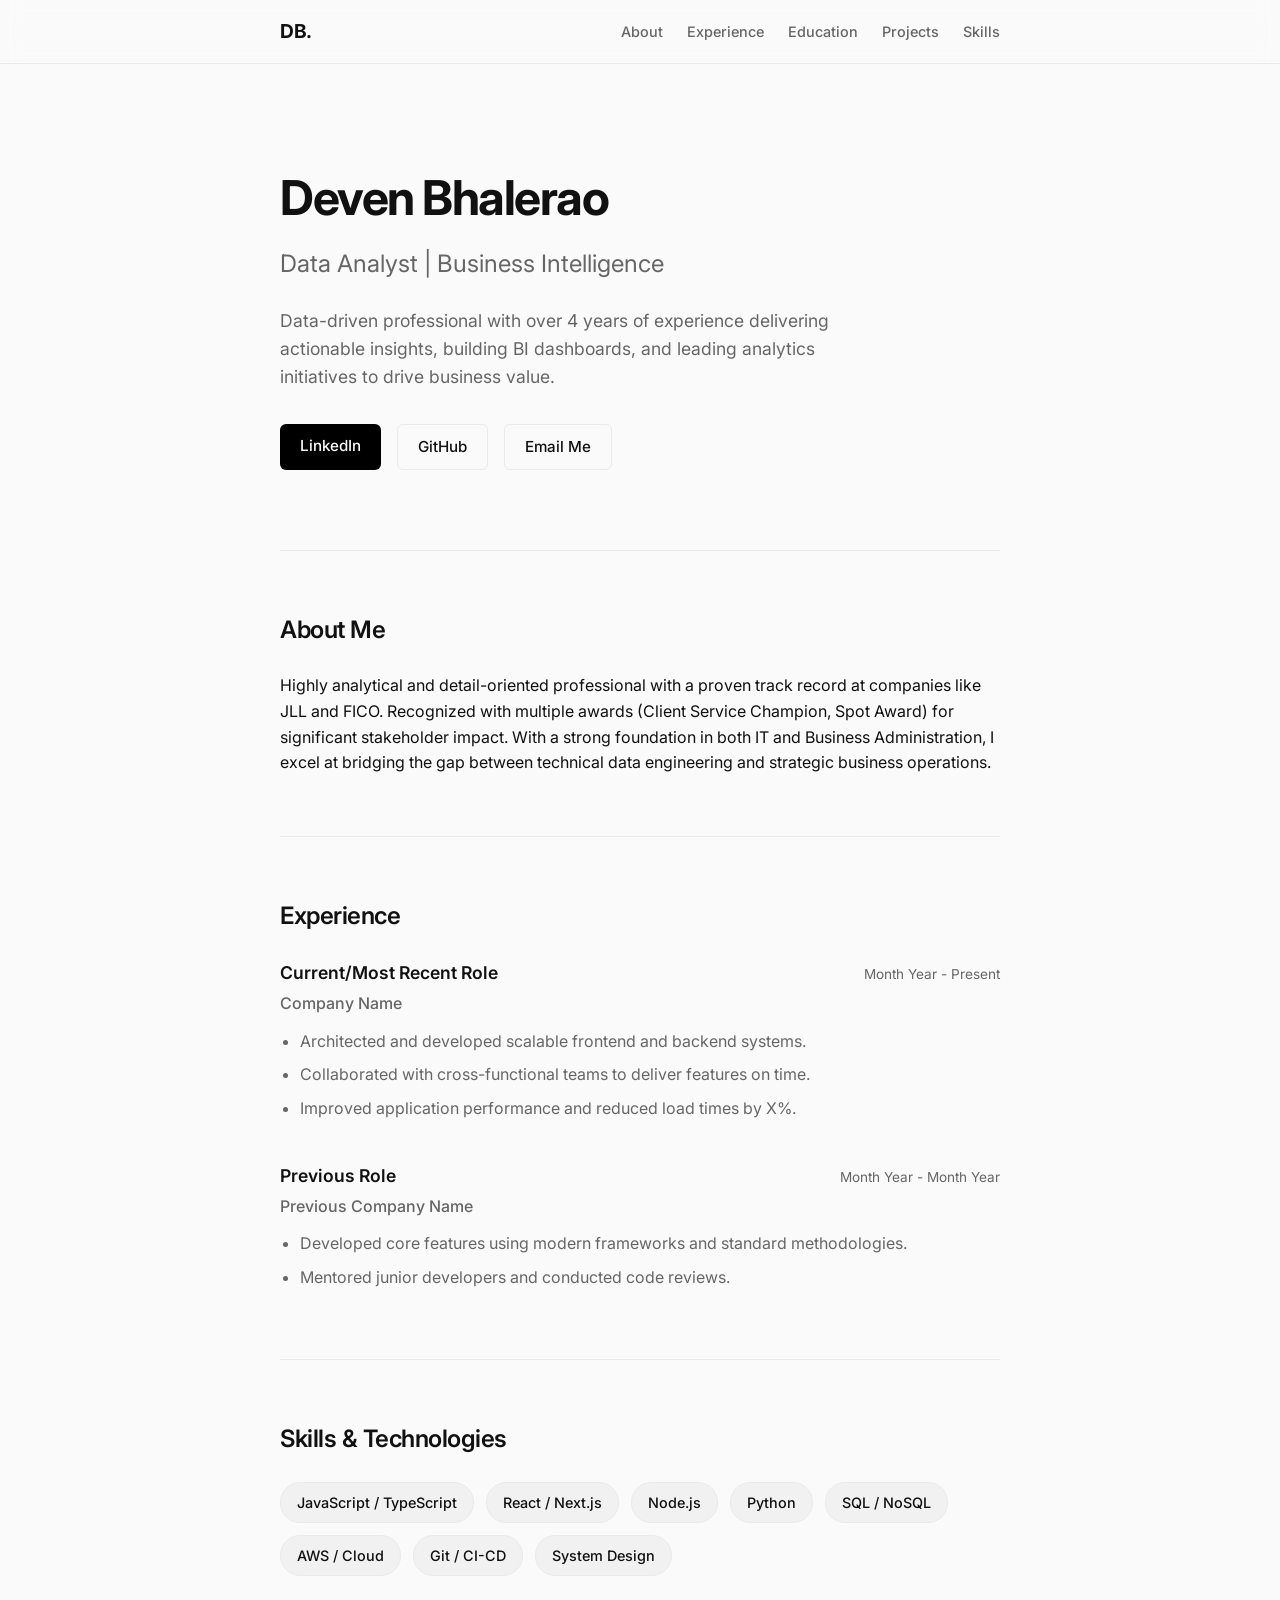
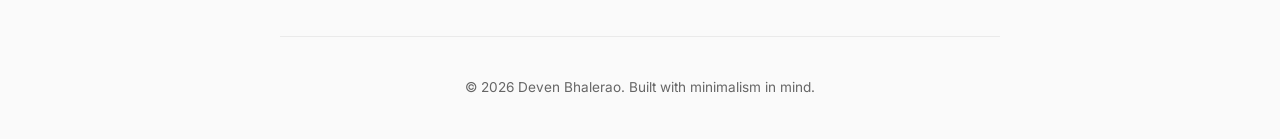
==== index.html @ b19ed8b1 "Initial commit" ====
<!DOCTYPE html>
<html lang="en">
<head>
    <meta charset="UTF-8">
    <meta name="viewport" content="width=device-width, initial-scale=1.0">
    <meta name="description" content="Deven Bhalerao - Data Analyst and Business Intelligence professional. View my portfolio, experience, and skills.">
    <title>Deven Bhalerao | Data Analyst</title>
    <link rel="stylesheet" href="styles.css">
    <link rel="preconnect" href="https://fonts.googleapis.com">
    <link rel="preconnect" href="https://fonts.gstatic.com" crossorigin>
    <link href="https://fonts.googleapis.com/css2?family=Inter:wght@300;400;500;600;700&display=swap" rel="stylesheet">
</head>
<body>
    <nav class="navbar">
        <div class="nav-content">
            <a href="#home" class="logo">DB.</a>
            <div class="nav-links">
                <a href="#about">About</a>
                <a href="#experience">Experience</a>
                <a href="#education">Education</a>
                <a href="#projects">Projects</a>
                <a href="#skills">Skills</a>
            </div>
        </div>
    </nav>

    <main class="container">
        <!-- Hero Section -->
        <section id="home" class="hero">
            <h1 class="fade-in">Deven Bhalerao</h1>
            <h2 class="subtitle fade-in">Data Analyst | Business Intelligence</h2>
            <p class="bio fade-in">
                Data-driven professional with over 4 years of experience delivering actionable insights, building BI dashboards, and leading analytics initiatives to drive business value.
            </p>
            <div class="hero-links fade-in">
                <a href="https://www.linkedin.com/in/deven-bhalerao/" target="_blank" rel="noopener noreferrer" class="btn">LinkedIn</a>
                <a href="https://github.com/yourgithub" target="_blank" rel="noopener noreferrer" class="btn btn-outline">GitHub</a>
                <a href="mailto:your.email@example.com" class="btn btn-outline">Email Me</a>
            </div>
        </section>

        <!-- About Section -->
        <section id="about" class="section">
            <h3 class="section-title">About Me</h3>
            <p class="text-block">
                Highly analytical and detail-oriented professional with a proven track record at companies like JLL and FICO. Recognized with multiple awards (Client Service Champion, Spot Award) for significant stakeholder impact. With a strong foundation in both IT and Business Administration, I excel at bridging the gap between technical data engineering and strategic business operations.
            </p>
        </section>

        <!-- Experience Section -->
        <section id="experience" class="section">
            <h3 class="section-title">Experience</h3>
            
            <div class="timeline">
                <div class="timeline-item">
                    <div class="timeline-header">
                        <h4>Current/Most Recent Role</h4>
                        <span class="date">Month Year - Present</span>
                    </div>
                    <p class="company">Company Name</p>
                    <ul class="responsibilities">
                        <li>Architected and developed scalable frontend and backend systems.</li>
                        <li>Collaborated with cross-functional teams to deliver features on time.</li>
                        <li>Improved application performance and reduced load times by X%.</li>
                    </ul>
                </div>

                <div class="timeline-item">
                    <div class="timeline-header">
                        <h4>Previous Role</h4>
                        <span class="date">Month Year - Month Year</span>
                    </div>
                    <p class="company">Previous Company Name</p>
                    <ul class="responsibilities">
                        <li>Developed core features using modern frameworks and standard methodologies.</li>
                        <li>Mentored junior developers and conducted code reviews.</li>
                    </ul>
                </div>
            </div>
        </section>

        <!-- Skills Section -->
        <section id="skills" class="section">
            <h3 class="section-title">Skills & Technologies</h3>
            <div class="skills-grid">
                <!-- Add or remove skills based on your actual profile -->
                <span class="skill-tag">JavaScript / TypeScript</span>
                <span class="skill-tag">React / Next.js</span>
                <span class="skill-tag">Node.js</span>
                <span class="skill-tag">Python</span>
                <span class="skill-tag">SQL / NoSQL</span>
                <span class="skill-tag">AWS / Cloud</span>
                <span class="skill-tag">Git / CI-CD</span>
                <span class="skill-tag">System Design</span>
            </div>
        </section>
    </main>

    <footer>
        <div class="container footer-content">
            <p>&copy; <span id="year"></span> Deven Bhalerao. Built with minimalism in mind.</p>
        </div>
    </footer>

    <script>
        // Auto-update copyright year
        document.getElementById('year').textContent = new Date().getFullYear();
    </script>
</body>
</html>
---- styles.css ----
:root {
    /* Light Theme Variables */
    --bg-color: #fafafa;
    --text-primary: #111111;
    --text-secondary: #666666;
    --accent-color: #000000;
    --border-color: #eaeaea;
    --hover-bg: #f1f1f1;
}

@media (prefers-color-scheme: dark) {
    :root {
        /* Dark Theme Variables */
        --bg-color: #111111;
        --text-primary: #f5f5f5;
        --text-secondary: #a0a0a0;
        --accent-color: #ffffff;
        --border-color: #333333;
        --hover-bg: #222222;
    }
}

* {
    margin: 0;
    padding: 0;
    box-sizing: border-box;
}

html {
    scroll-behavior: smooth;
}

body {
    font-family: 'Inter', sans-serif;
    background-color: var(--bg-color);
    color: var(--text-primary);
    line-height: 1.6;
    -webkit-font-smoothing: antialiased;
    transition: background-color 0.3s ease, color 0.3s ease;
}

.container {
    max-width: 768px;
    margin: 0 auto;
    padding: 0 24px;
}

/* Navigation */
.navbar {
    position: fixed;
    top: 0;
    left: 0;
    width: 100%;
    background-color: rgba(var(--bg-color), 0.9);
    backdrop-filter: blur(8px);
    border-bottom: 1px solid var(--border-color);
    z-index: 100;
}

.nav-content {
    max-width: 768px;
    margin: 0 auto;
    padding: 16px 24px;
    display: flex;
    justify-content: space-between;
    align-items: center;
}

.logo {
    font-weight: 700;
    font-size: 1.2rem;
    text-decoration: none;
    color: var(--text-primary);
    letter-spacing: -0.5px;
}

.nav-links a {
    text-decoration: none;
    color: var(--text-secondary);
    margin-left: 20px;
    font-size: 0.9rem;
    font-weight: 500;
    transition: color 0.2s;
}

.nav-links a:hover {
    color: var(--text-primary);
}

/* Sections General */
.section {
    padding: 60px 0;
    border-bottom: 1px solid var(--border-color);
}

.section-title {
    font-size: 1.5rem;
    font-weight: 600;
    margin-bottom: 24px;
    letter-spacing: -0.5px;
}

/* Hero Section */
.hero {
    padding: 160px 0 80px;
    border-bottom: 1px solid var(--border-color);
}

.hero h1 {
    font-size: 3rem;
    font-weight: 700;
    letter-spacing: -1.5px;
    margin-bottom: 8px;
}

.subtitle {
    font-size: 1.5rem;
    font-weight: 400;
    color: var(--text-secondary);
    margin-bottom: 24px;
}

.bio {
    font-size: 1.1rem;
    color: var(--text-secondary);
    max-width: 600px;
    margin-bottom: 32px;
}

.hero-links {
    display: flex;
    gap: 16px;
}

.btn {
    display: inline-block;
    padding: 10px 20px;
    background-color: var(--accent-color);
    color: var(--bg-color);
    text-decoration: none;
    font-weight: 500;
    border-radius: 6px;
    font-size: 0.95rem;
    transition: transform 0.2s;
}

.btn-outline {
    background-color: transparent;
    color: var(--text-primary);
    border: 1px solid var(--border-color);
}

.btn:hover {
    transform: translateY(-2px);
}

/* Timeline (Experience) */
.timeline-item {
    margin-bottom: 40px;
}

.timeline-item:last-child {
    margin-bottom: 0;
}

.timeline-header {
    display: flex;
    justify-content: space-between;
    align-items: baseline;
    margin-bottom: 4px;
}

.timeline-header h4 {
    font-size: 1.1rem;
    font-weight: 600;
}

.date {
    font-size: 0.85rem;
    color: var(--text-secondary);
}

.company {
    font-weight: 500;
    color: var(--text-secondary);
    margin-bottom: 12px;
}

.responsibilities {
    list-style-type: disc;
    padding-left: 20px;
    color: var(--text-secondary);
}

.responsibilities li {
    margin-bottom: 8px;
}

/* Skills Grid */
.skills-grid {
    display: flex;
    flex-wrap: wrap;
    gap: 12px;
}

.skill-tag {
    padding: 8px 16px;
    background-color: var(--hover-bg);
    color: var(--text-primary);
    border-radius: 20px;
    font-size: 0.9rem;
    font-weight: 500;
    border: 1px solid var(--border-color);
}

/* Footer */
footer {
    padding: 40px 0;
    text-align: center;
    color: var(--text-secondary);
    font-size: 0.85rem;
}

/* Simple Animations */
@keyframes fadeIn {
    from { opacity: 0; transform: translateY(10px); }
    to { opacity: 1; transform: translateY(0); }
}

.fade-in {
    animation: fadeIn 0.8s ease forwards;
}
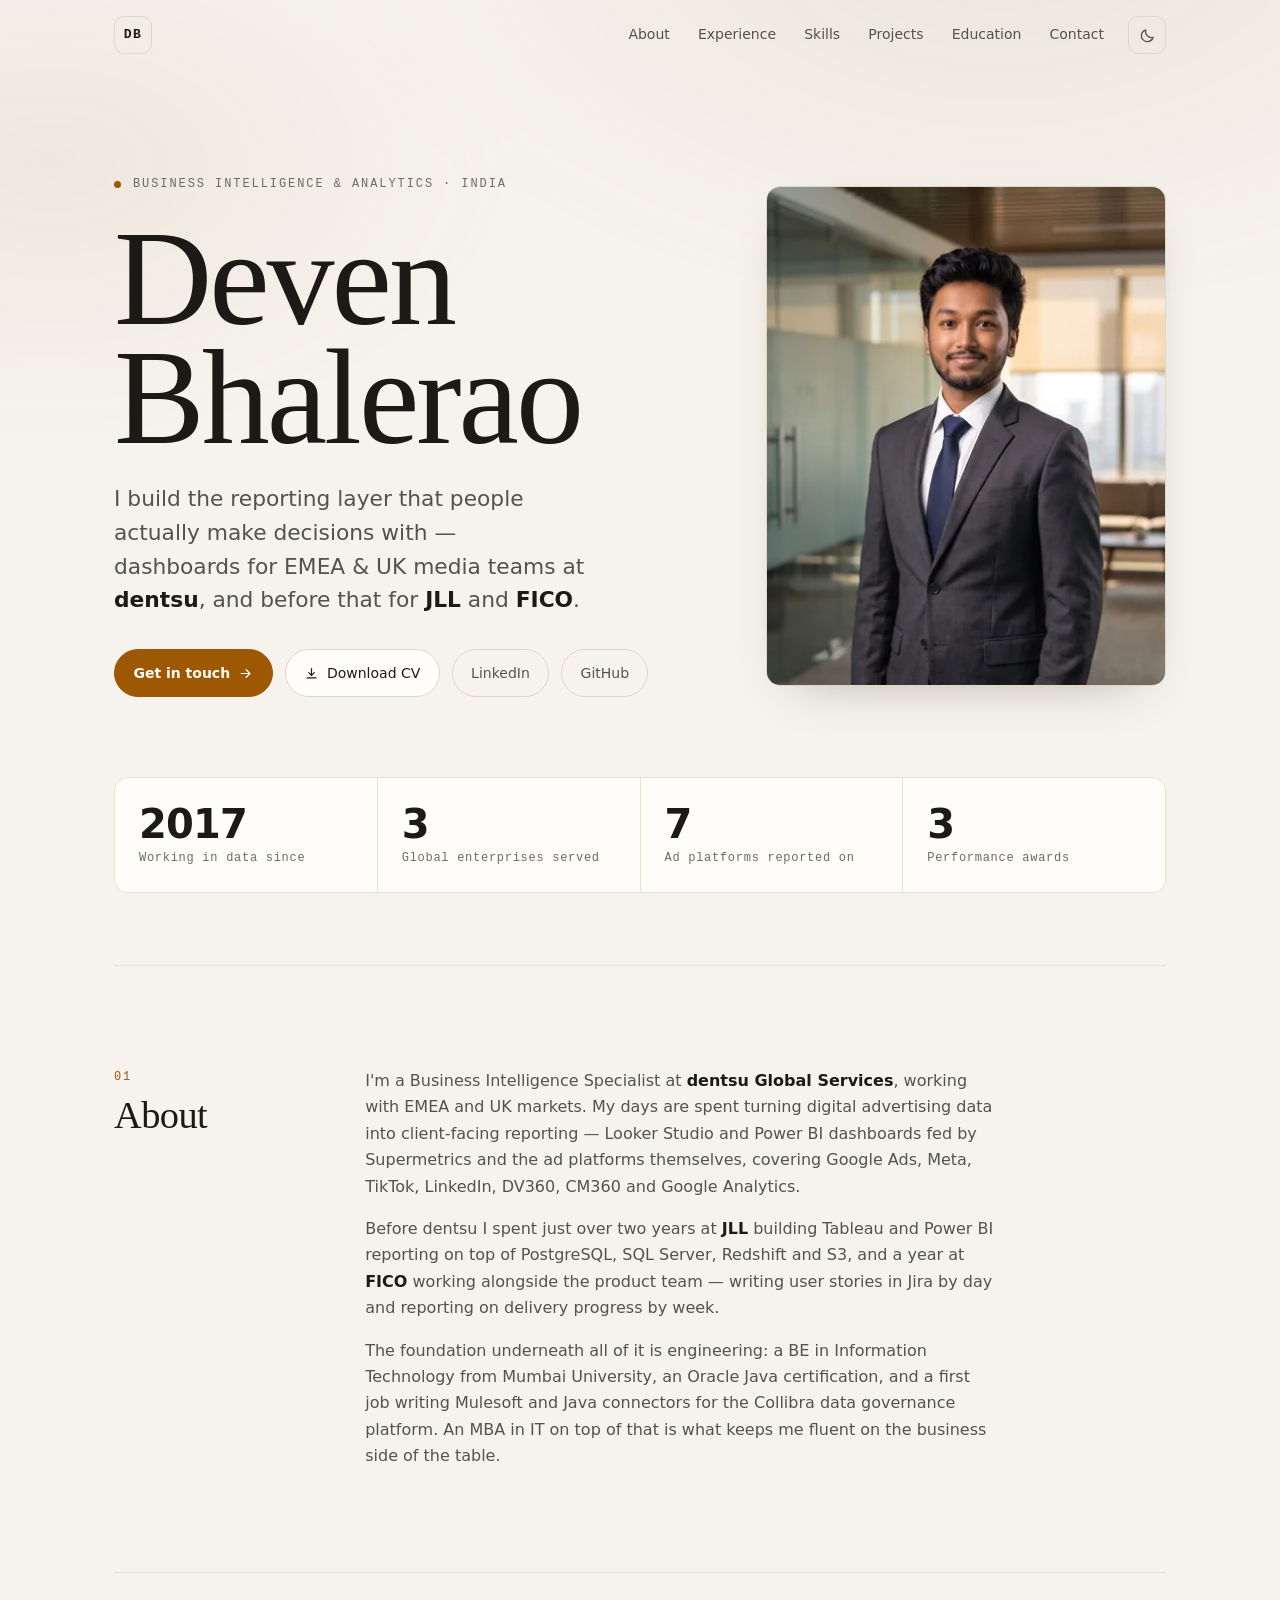
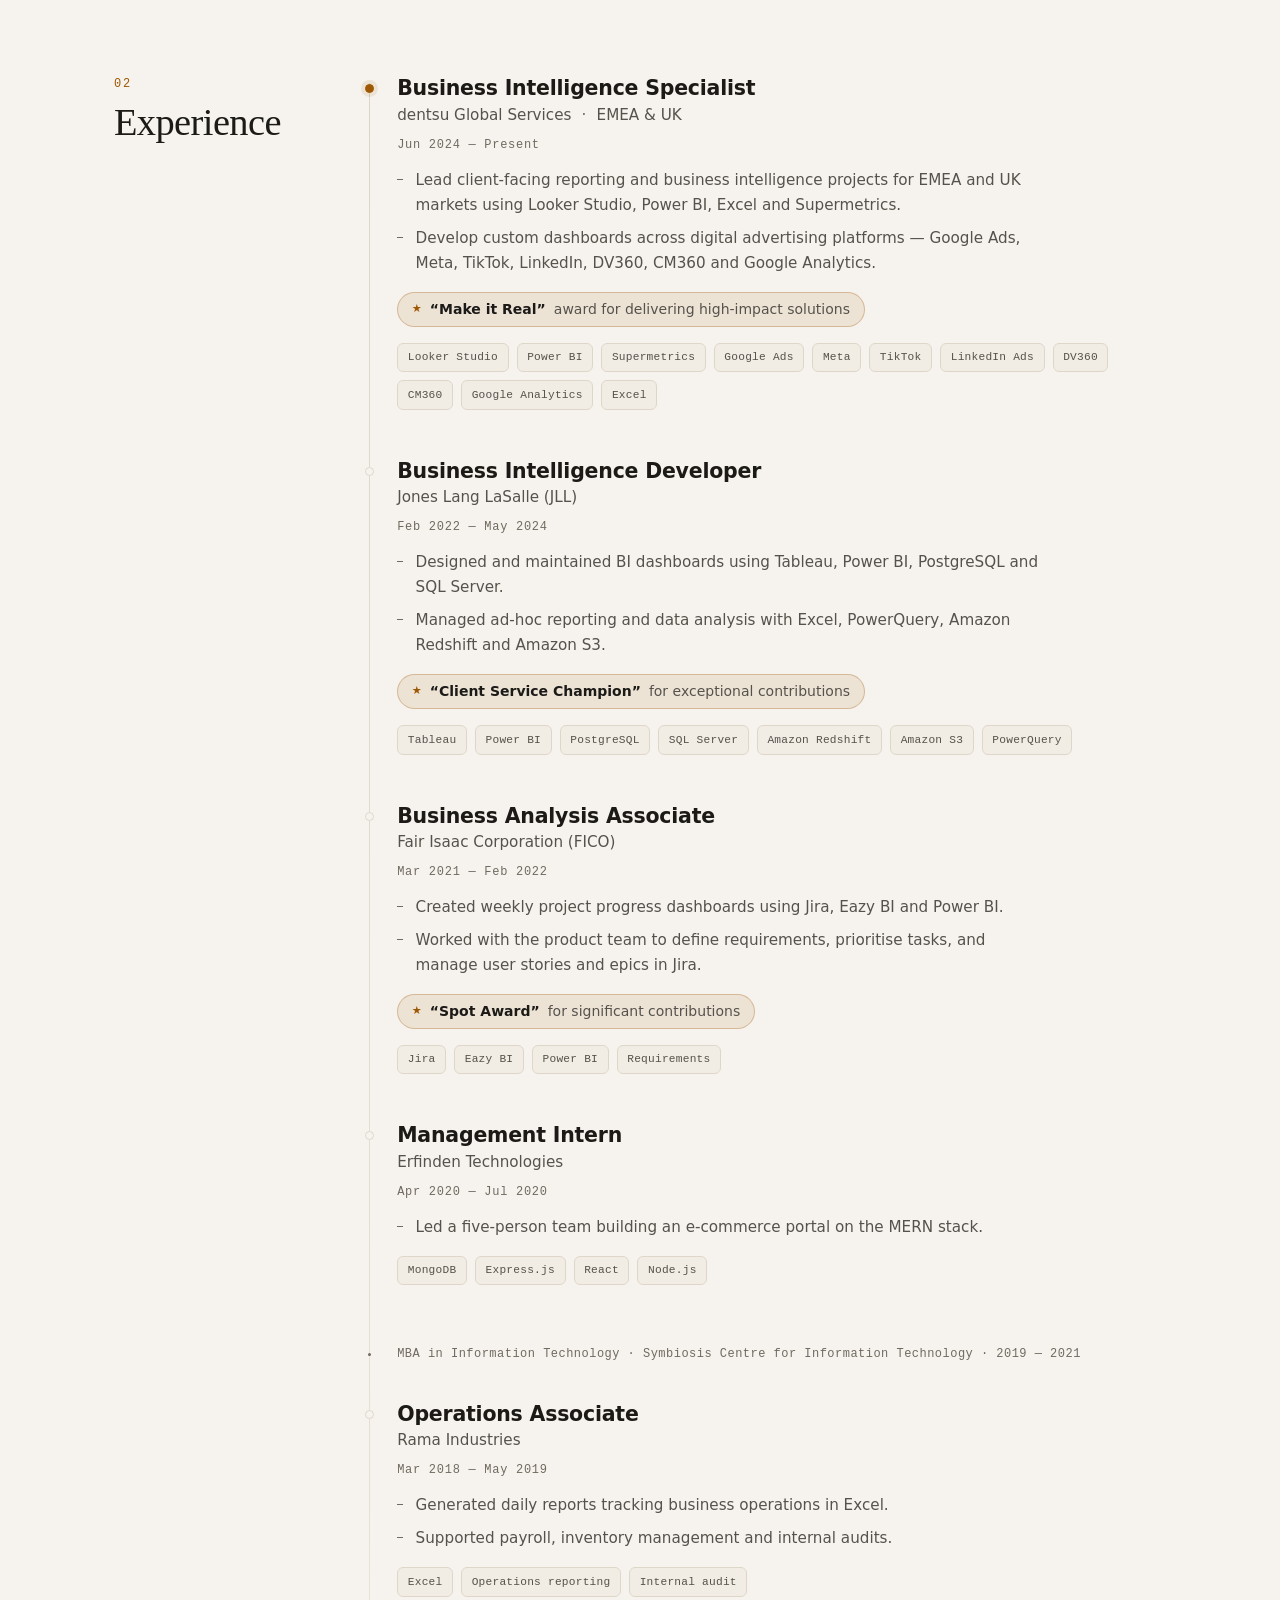
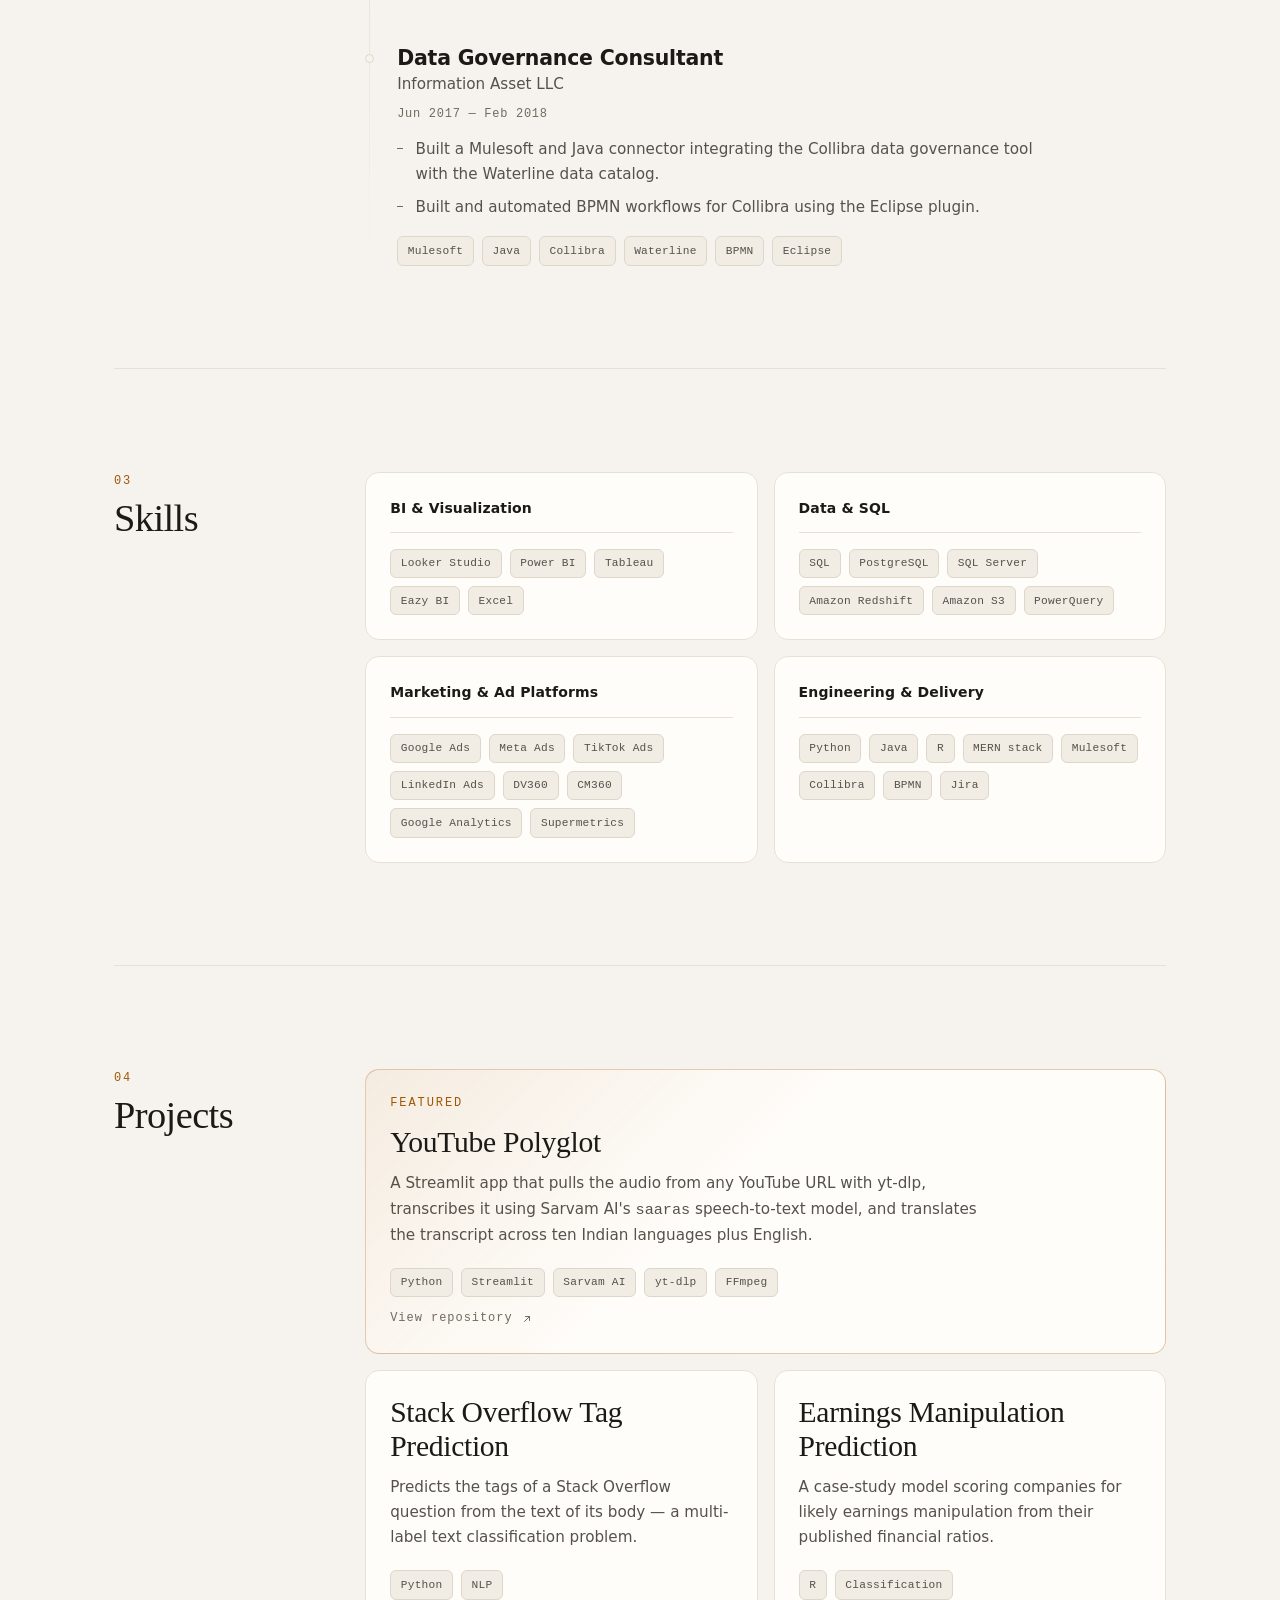
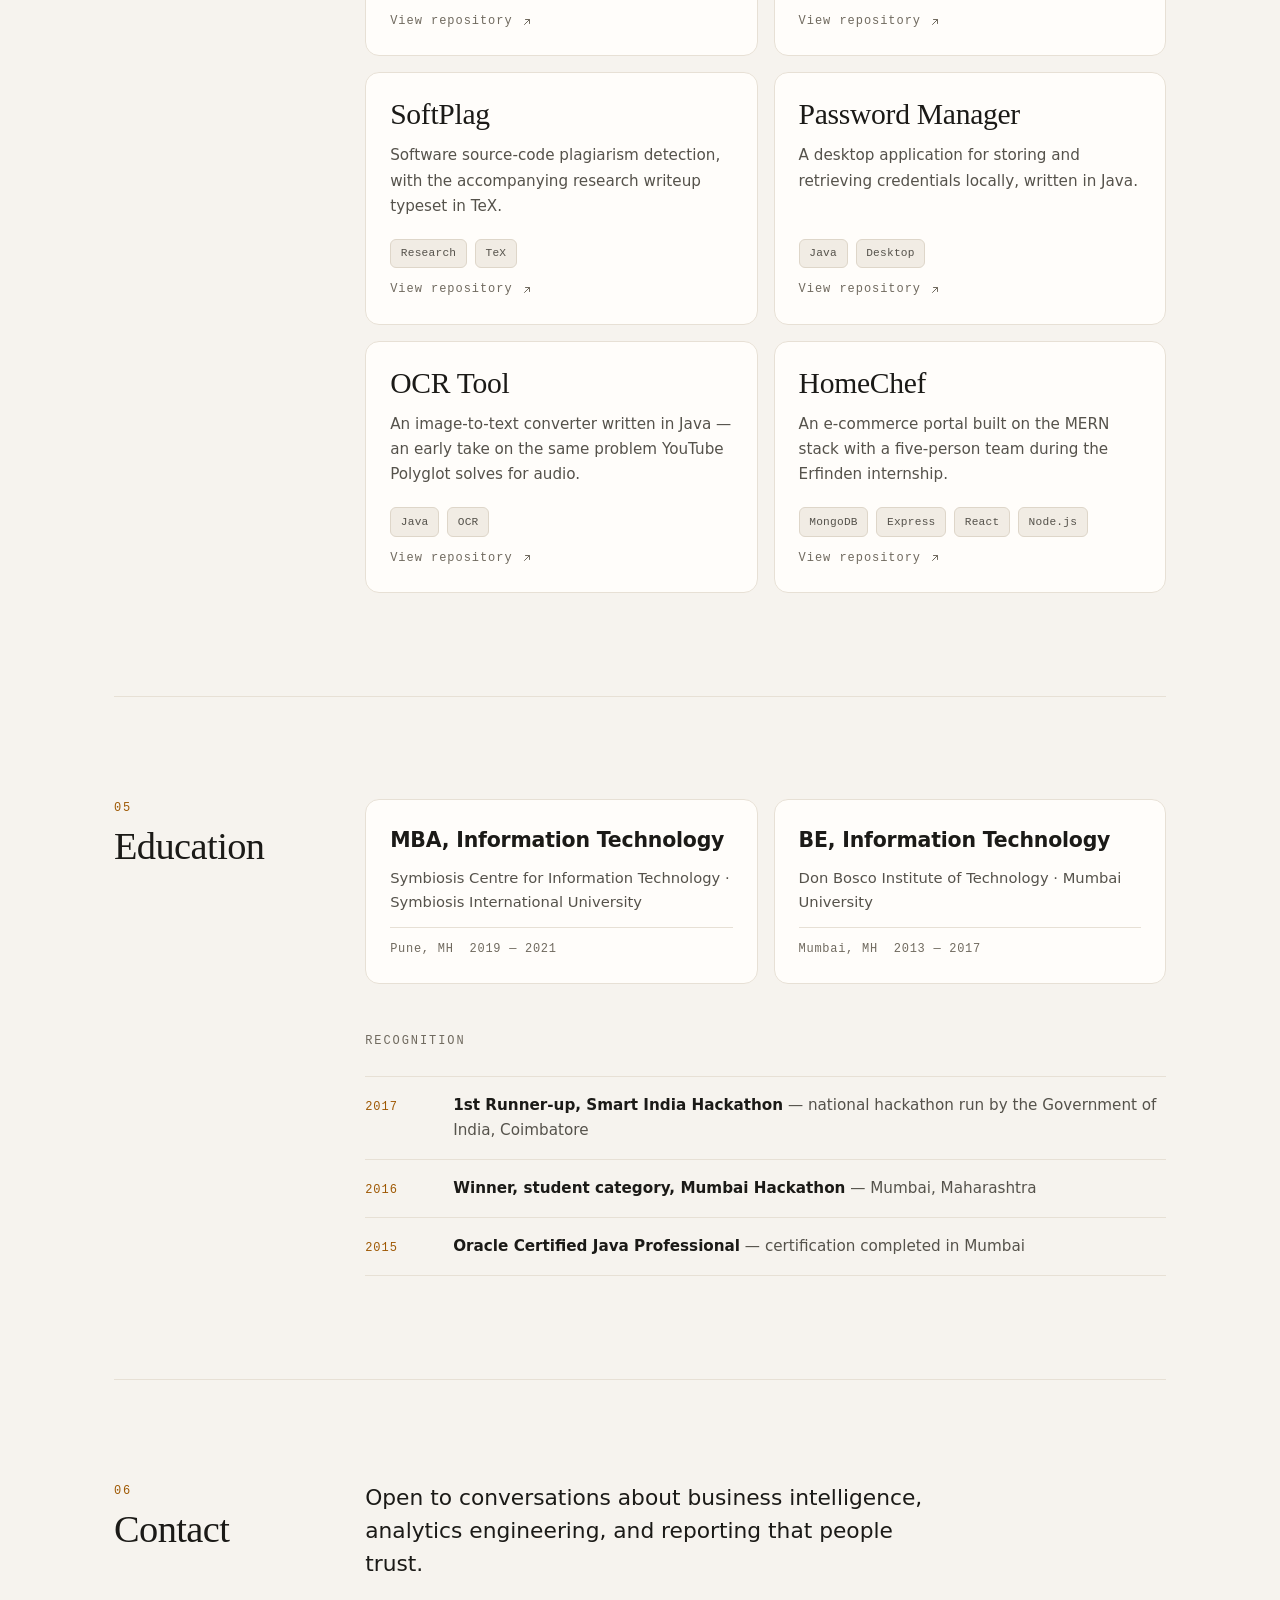
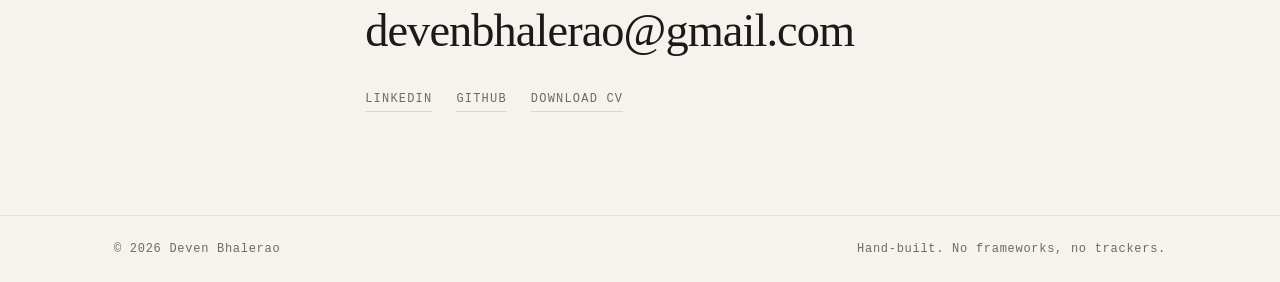
==== commit bc50ab5b: "Rebuild site with real content and a full design system The previous index.html and styles.css were " ====
--- a/index.html
+++ b/index.html
@@ -1,110 +1,519 @@
 <!DOCTYPE html>
 <html lang="en">
 <head>
-    <meta charset="UTF-8">
-    <meta name="viewport" content="width=device-width, initial-scale=1.0">
-    <meta name="description" content="Deven Bhalerao - Data Analyst and Business Intelligence professional. View my portfolio, experience, and skills.">
-    <title>Deven Bhalerao | Data Analyst</title>
-    <link rel="stylesheet" href="styles.css">
-    <link rel="preconnect" href="https://fonts.googleapis.com">
-    <link rel="preconnect" href="https://fonts.gstatic.com" crossorigin>
-    <link href="https://fonts.googleapis.com/css2?family=Inter:wght@300;400;500;600;700&display=swap" rel="stylesheet">
+<meta charset="UTF-8">
+<meta name="viewport" content="width=device-width, initial-scale=1">
+<title>Deven Bhalerao — Business Intelligence &amp; Analytics</title>
+<meta name="description" content="Deven Bhalerao is a business intelligence specialist working with EMEA and UK markets at dentsu, building reporting in Looker Studio, Power BI and Tableau. Previously JLL and FICO.">
+<meta name="author" content="Deven Bhalerao">
+<link rel="canonical" href="https://devenbhalerao.com/">
+<meta name="theme-color" content="#0b0d12" media="(prefers-color-scheme: dark)">
+<meta name="theme-color" content="#f6f3ee" media="(prefers-color-scheme: light)">
+
+<meta property="og:type" content="profile">
+<meta property="og:url" content="https://devenbhalerao.com/">
+<meta property="og:title" content="Deven Bhalerao — Business Intelligence &amp; Analytics">
+<meta property="og:description" content="Business intelligence specialist for EMEA &amp; UK markets at dentsu. Previously JLL and FICO. Looker Studio, Power BI, Tableau, SQL.">
+<meta property="og:image" content="https://devenbhalerao.com/assets/og.png">
+<meta property="og:image:width" content="1200">
+<meta property="og:image:height" content="630">
+<meta name="twitter:card" content="summary_large_image">
+<meta name="twitter:title" content="Deven Bhalerao — Business Intelligence &amp; Analytics">
+<meta name="twitter:description" content="Business intelligence specialist for EMEA &amp; UK markets at dentsu. Previously JLL and FICO.">
+<meta name="twitter:image" content="https://devenbhalerao.com/assets/og.png">
+
+<link rel="icon" href="assets/favicon.svg" type="image/svg+xml">
+<link rel="apple-touch-icon" href="assets/favicon.svg">
+<link rel="preload" href="assets/fonts/inter-latin.woff2" as="font" type="font/woff2" crossorigin>
+<link rel="preload" href="assets/fonts/instrument-serif-latin.woff2" as="font" type="font/woff2" crossorigin>
+<link rel="stylesheet" href="styles.css">
+
+<script>
+  // Set theme before first paint so there is no flash of the wrong palette.
+  // The `js` class gates the reveal animation — without JS nothing stays hidden.
+  (function () {
+    document.documentElement.classList.add('js');
+    try {
+      var saved = localStorage.getItem('theme');
+      if (saved === 'light' || saved === 'dark') {
+        document.documentElement.dataset.theme = saved;
+      }
+    } catch (e) { /* private mode — fall back to prefers-color-scheme */ }
+  })();
+</script>
+
+<script type="application/ld+json">
+{
+  "@context": "https://schema.org",
+  "@type": "Person",
+  "name": "Deven Bhalerao",
+  "url": "https://devenbhalerao.com",
+  "email": "mailto:devenbhalerao@gmail.com",
+  "jobTitle": "Business Intelligence Specialist",
+  "worksFor": { "@type": "Organization", "name": "dentsu Global Services" },
+  "address": { "@type": "PostalAddress", "addressCountry": "IN" },
+  "alumniOf": [
+    { "@type": "CollegeOrUniversity", "name": "Symbiosis Centre for Information Technology" },
+    { "@type": "CollegeOrUniversity", "name": "Don Bosco Institute of Technology, Mumbai University" }
+  ],
+  "knowsAbout": ["Business Intelligence", "Data Analytics", "Looker Studio", "Power BI", "Tableau", "SQL", "Digital Advertising Analytics"],
+  "sameAs": [
+    "https://www.linkedin.com/in/deven-bhalerao/",
+    "https://github.com/DevenBhalerao"
+  ]
+}
+</script>
 </head>
+
 <body>
-    <nav class="navbar">
-        <div class="nav-content">
-            <a href="#home" class="logo">DB.</a>
-            <div class="nav-links">
-                <a href="#about">About</a>
-                <a href="#experience">Experience</a>
-                <a href="#education">Education</a>
-                <a href="#projects">Projects</a>
-                <a href="#skills">Skills</a>
-            </div>
+<a class="skip-link" href="#main">Skip to content</a>
+
+<header class="topbar" id="topbar">
+  <div class="topbar-inner">
+    <a class="monogram" href="#top" aria-label="Deven Bhalerao — back to top">
+      <span>DB</span>
+    </a>
+
+    <nav class="topnav" aria-label="Sections">
+      <a href="#about">About</a>
+      <a href="#experience">Experience</a>
+      <a href="#skills">Skills</a>
+      <a href="#projects">Projects</a>
+      <a href="#education">Education</a>
+      <a href="#contact">Contact</a>
+    </nav>
+
+    <button class="theme-toggle" id="theme-toggle" type="button" aria-label="Switch to light theme">
+      <svg class="icon-moon" viewBox="0 0 24 24" aria-hidden="true" focusable="false">
+        <path d="M20 14.5A8.5 8.5 0 0 1 9.5 4a8.5 8.5 0 1 0 10.5 10.5z"/>
+      </svg>
+      <svg class="icon-sun" viewBox="0 0 24 24" aria-hidden="true" focusable="false">
+        <circle cx="12" cy="12" r="4.2"/>
+        <path d="M12 2.5v2.2M12 19.3v2.2M21.5 12h-2.2M4.7 12H2.5M18.7 5.3l-1.6 1.6M6.9 17.1l-1.6 1.6M18.7 18.7l-1.6-1.6M6.9 6.9L5.3 5.3"/>
+      </svg>
+    </button>
+  </div>
+</header>
+
+<main id="main">
+
+  <!-- ───────────────────────────── HERO ───────────────────────────── -->
+  <section class="hero" id="top">
+    <div class="hero-grid">
+
+      <div class="hero-text">
+        <p class="eyebrow reveal">
+          <span class="pulse" aria-hidden="true"></span>
+          Business Intelligence &amp; Analytics · India
+        </p>
+
+        <h1 class="reveal">Deven<br>Bhalerao</h1>
+
+        <p class="lede reveal">
+          I build the reporting layer that people actually make decisions with — dashboards for
+          EMEA &amp; UK media teams at <strong>dentsu</strong>, and before that for
+          <strong>JLL</strong> and <strong>FICO</strong>.
+        </p>
+
+        <div class="hero-actions reveal">
+          <a class="btn btn-primary" href="mailto:devenbhalerao@gmail.com">
+            Get in touch
+            <svg viewBox="0 0 24 24" aria-hidden="true" focusable="false"><path d="M5 12h13M13 6l6 6-6 6"/></svg>
+          </a>
+          <a class="btn" href="assets/Deven-Bhalerao-CV.pdf" download>
+            <svg viewBox="0 0 24 24" aria-hidden="true" focusable="false"><path d="M12 4v11M7.5 10.5 12 15l4.5-4.5M5 19h14"/></svg>
+            Download CV
+          </a>
+          <a class="btn btn-ghost" href="https://www.linkedin.com/in/deven-bhalerao/" target="_blank" rel="noopener noreferrer">LinkedIn</a>
+          <a class="btn btn-ghost" href="https://github.com/DevenBhalerao" target="_blank" rel="noopener noreferrer">GitHub</a>
         </div>
-    </nav>
-
-    <main class="container">
-        <!-- Hero Section -->
-        <section id="home" class="hero">
-            <h1 class="fade-in">Deven Bhalerao</h1>
-            <h2 class="subtitle fade-in">Data Analyst | Business Intelligence</h2>
-            <p class="bio fade-in">
-                Data-driven professional with over 4 years of experience delivering actionable insights, building BI dashboards, and leading analytics initiatives to drive business value.
-            </p>
-            <div class="hero-links fade-in">
-                <a href="https://www.linkedin.com/in/deven-bhalerao/" target="_blank" rel="noopener noreferrer" class="btn">LinkedIn</a>
-                <a href="https://github.com/yourgithub" target="_blank" rel="noopener noreferrer" class="btn btn-outline">GitHub</a>
-                <a href="mailto:your.email@example.com" class="btn btn-outline">Email Me</a>
-            </div>
-        </section>
-
-        <!-- About Section -->
-        <section id="about" class="section">
-            <h3 class="section-title">About Me</h3>
-            <p class="text-block">
-                Highly analytical and detail-oriented professional with a proven track record at companies like JLL and FICO. Recognized with multiple awards (Client Service Champion, Spot Award) for significant stakeholder impact. With a strong foundation in both IT and Business Administration, I excel at bridging the gap between technical data engineering and strategic business operations.
-            </p>
-        </section>
-
-        <!-- Experience Section -->
-        <section id="experience" class="section">
-            <h3 class="section-title">Experience</h3>
-            
-            <div class="timeline">
-                <div class="timeline-item">
-                    <div class="timeline-header">
-                        <h4>Current/Most Recent Role</h4>
-                        <span class="date">Month Year - Present</span>
-                    </div>
-                    <p class="company">Company Name</p>
-                    <ul class="responsibilities">
-                        <li>Architected and developed scalable frontend and backend systems.</li>
-                        <li>Collaborated with cross-functional teams to deliver features on time.</li>
-                        <li>Improved application performance and reduced load times by X%.</li>
-                    </ul>
-                </div>
-
-                <div class="timeline-item">
-                    <div class="timeline-header">
-                        <h4>Previous Role</h4>
-                        <span class="date">Month Year - Month Year</span>
-                    </div>
-                    <p class="company">Previous Company Name</p>
-                    <ul class="responsibilities">
-                        <li>Developed core features using modern frameworks and standard methodologies.</li>
-                        <li>Mentored junior developers and conducted code reviews.</li>
-                    </ul>
-                </div>
-            </div>
-        </section>
-
-        <!-- Skills Section -->
-        <section id="skills" class="section">
-            <h3 class="section-title">Skills & Technologies</h3>
-            <div class="skills-grid">
-                <!-- Add or remove skills based on your actual profile -->
-                <span class="skill-tag">JavaScript / TypeScript</span>
-                <span class="skill-tag">React / Next.js</span>
-                <span class="skill-tag">Node.js</span>
-                <span class="skill-tag">Python</span>
-                <span class="skill-tag">SQL / NoSQL</span>
-                <span class="skill-tag">AWS / Cloud</span>
-                <span class="skill-tag">Git / CI-CD</span>
-                <span class="skill-tag">System Design</span>
-            </div>
-        </section>
-    </main>
-
-    <footer>
-        <div class="container footer-content">
-            <p>&copy; <span id="year"></span> Deven Bhalerao. Built with minimalism in mind.</p>
-        </div>
-    </footer>
-
-    <script>
-        // Auto-update copyright year
-        document.getElementById('year').textContent = new Date().getFullYear();
-    </script>
+      </div>
+
+      <div class="hero-figure reveal">
+        <figure class="portrait">
+          <picture>
+            <source
+              type="image/webp"
+              srcset="assets/deven-400.webp 400w, assets/deven-800.webp 800w"
+              sizes="(max-width: 980px) min(86vw, 420px), 400px">
+            <img
+              src="assets/deven-400.jpg"
+              srcset="assets/deven-400.jpg 400w, assets/deven-800.jpg 800w"
+              sizes="(max-width: 980px) min(86vw, 420px), 400px"
+              width="400" height="500"
+              alt="Deven Bhalerao"
+              fetchpriority="high" decoding="async">
+          </picture>
+        </figure>
+      </div>
+    </div>
+
+    <!-- KPI strip -->
+    <ul class="kpi-strip reveal">
+      <li class="kpi">
+        <span class="kpi-value">2017</span>
+        <span class="kpi-label">Working in data since</span>
+      </li>
+      <li class="kpi">
+        <span class="kpi-value">3</span>
+        <span class="kpi-label">Global enterprises served</span>
+      </li>
+      <li class="kpi">
+        <span class="kpi-value">7</span>
+        <span class="kpi-label">Ad platforms reported on</span>
+      </li>
+      <li class="kpi">
+        <span class="kpi-value">3</span>
+        <span class="kpi-label">Performance awards</span>
+      </li>
+    </ul>
+  </section>
+
+  <!-- ───────────────────────────── ABOUT ───────────────────────────── -->
+  <section class="sec" id="about">
+    <div class="sec-rail">
+      <span class="sec-num">01</span>
+      <h2 class="sec-label">About</h2>
+    </div>
+    <div class="sec-body">
+      <div class="prose reveal">
+        <p>
+          I'm a Business Intelligence Specialist at <strong>dentsu Global Services</strong>, working with
+          EMEA and UK markets. My days are spent turning digital advertising data into
+          client-facing reporting — Looker Studio and Power BI dashboards fed by Supermetrics and
+          the ad platforms themselves, covering Google Ads, Meta, TikTok, LinkedIn, DV360, CM360
+          and Google Analytics.
+        </p>
+        <p>
+          Before dentsu I spent just over two years at <strong>JLL</strong> building Tableau and Power BI
+          reporting on top of PostgreSQL, SQL Server, Redshift and S3, and a year at
+          <strong>FICO</strong> working alongside the product team — writing user stories in Jira by day
+          and reporting on delivery progress by week.
+        </p>
+        <p>
+          The foundation underneath all of it is engineering: a BE in Information Technology from
+          Mumbai University, an Oracle Java certification, and a first job writing Mulesoft and Java
+          connectors for the Collibra data governance platform. An MBA in IT on top of that is what
+          keeps me fluent on the business side of the table.
+        </p>
+      </div>
+    </div>
+  </section>
+
+  <!-- ─────────────────────────── EXPERIENCE ─────────────────────────── -->
+  <section class="sec" id="experience">
+    <div class="sec-rail">
+      <span class="sec-num">02</span>
+      <h2 class="sec-label">Experience</h2>
+    </div>
+    <div class="sec-body">
+      <ol class="timeline">
+
+        <li class="tl-item reveal">
+          <div class="tl-marker" aria-hidden="true"></div>
+          <div class="tl-head">
+            <h3 class="tl-role">Business Intelligence Specialist</h3>
+            <p class="tl-org">dentsu Global Services <span class="tl-sep">·</span> EMEA &amp; UK</p>
+            <p class="tl-date">Jun 2024 — Present</p>
+          </div>
+          <ul class="tl-points">
+            <li>Lead client-facing reporting and business intelligence projects for EMEA and UK markets using Looker Studio, Power BI, Excel and Supermetrics.</li>
+            <li>Develop custom dashboards across digital advertising platforms — Google Ads, Meta, TikTok, LinkedIn, DV360, CM360 and Google Analytics.</li>
+          </ul>
+          <p class="tl-award"><span class="award-mark" aria-hidden="true">★</span> <strong>“Make it Real”</strong> award for delivering high-impact solutions</p>
+          <ul class="chips">
+            <li>Looker Studio</li><li>Power BI</li><li>Supermetrics</li><li>Google Ads</li>
+            <li>Meta</li><li>TikTok</li><li>LinkedIn Ads</li><li>DV360</li><li>CM360</li>
+            <li>Google Analytics</li><li>Excel</li>
+          </ul>
+        </li>
+
+        <li class="tl-item reveal">
+          <div class="tl-marker" aria-hidden="true"></div>
+          <div class="tl-head">
+            <h3 class="tl-role">Business Intelligence Developer</h3>
+            <p class="tl-org">Jones Lang LaSalle (JLL)</p>
+            <p class="tl-date">Feb 2022 — May 2024</p>
+          </div>
+          <ul class="tl-points">
+            <li>Designed and maintained BI dashboards using Tableau, Power BI, PostgreSQL and SQL Server.</li>
+            <li>Managed ad-hoc reporting and data analysis with Excel, PowerQuery, Amazon Redshift and Amazon S3.</li>
+          </ul>
+          <p class="tl-award"><span class="award-mark" aria-hidden="true">★</span> <strong>“Client Service Champion”</strong> for exceptional contributions</p>
+          <ul class="chips">
+            <li>Tableau</li><li>Power BI</li><li>PostgreSQL</li><li>SQL Server</li>
+            <li>Amazon Redshift</li><li>Amazon S3</li><li>PowerQuery</li>
+          </ul>
+        </li>
+
+        <li class="tl-item reveal">
+          <div class="tl-marker" aria-hidden="true"></div>
+          <div class="tl-head">
+            <h3 class="tl-role">Business Analysis Associate</h3>
+            <p class="tl-org">Fair Isaac Corporation (FICO)</p>
+            <p class="tl-date">Mar 2021 — Feb 2022</p>
+          </div>
+          <ul class="tl-points">
+            <li>Created weekly project progress dashboards using Jira, Eazy BI and Power BI.</li>
+            <li>Worked with the product team to define requirements, prioritise tasks, and manage user stories and epics in Jira.</li>
+          </ul>
+          <p class="tl-award"><span class="award-mark" aria-hidden="true">★</span> <strong>“Spot Award”</strong> for significant contributions</p>
+          <ul class="chips">
+            <li>Jira</li><li>Eazy BI</li><li>Power BI</li><li>Requirements</li>
+          </ul>
+        </li>
+
+        <li class="tl-item reveal">
+          <div class="tl-marker" aria-hidden="true"></div>
+          <div class="tl-head">
+            <h3 class="tl-role">Management Intern</h3>
+            <p class="tl-org">Erfinden Technologies</p>
+            <p class="tl-date">Apr 2020 — Jul 2020</p>
+          </div>
+          <ul class="tl-points">
+            <li>Led a five-person team building an e-commerce portal on the MERN stack.</li>
+          </ul>
+          <ul class="chips">
+            <li>MongoDB</li><li>Express.js</li><li>React</li><li>Node.js</li>
+          </ul>
+        </li>
+
+        <li class="tl-note reveal">
+          <span class="tl-note-mark" aria-hidden="true"></span>
+          MBA in Information Technology · Symbiosis Centre for Information Technology · 2019 — 2021
+        </li>
+
+        <li class="tl-item reveal">
+          <div class="tl-marker" aria-hidden="true"></div>
+          <div class="tl-head">
+            <h3 class="tl-role">Operations Associate</h3>
+            <p class="tl-org">Rama Industries</p>
+            <p class="tl-date">Mar 2018 — May 2019</p>
+          </div>
+          <ul class="tl-points">
+            <li>Generated daily reports tracking business operations in Excel.</li>
+            <li>Supported payroll, inventory management and internal audits.</li>
+          </ul>
+          <ul class="chips">
+            <li>Excel</li><li>Operations reporting</li><li>Internal audit</li>
+          </ul>
+        </li>
+
+        <li class="tl-item reveal">
+          <div class="tl-marker" aria-hidden="true"></div>
+          <div class="tl-head">
+            <h3 class="tl-role">Data Governance Consultant</h3>
+            <p class="tl-org">Information Asset LLC</p>
+            <p class="tl-date">Jun 2017 — Feb 2018</p>
+          </div>
+          <ul class="tl-points">
+            <li>Built a Mulesoft and Java connector integrating the Collibra data governance tool with the Waterline data catalog.</li>
+            <li>Built and automated BPMN workflows for Collibra using the Eclipse plugin.</li>
+          </ul>
+          <ul class="chips">
+            <li>Mulesoft</li><li>Java</li><li>Collibra</li><li>Waterline</li><li>BPMN</li><li>Eclipse</li>
+          </ul>
+        </li>
+
+      </ol>
+    </div>
+  </section>
+
+  <!-- ───────────────────────────── SKILLS ───────────────────────────── -->
+  <section class="sec" id="skills">
+    <div class="sec-rail">
+      <span class="sec-num">03</span>
+      <h2 class="sec-label">Skills</h2>
+    </div>
+    <div class="sec-body">
+      <div class="skill-grid">
+        <article class="skill-card reveal">
+          <h3>BI &amp; Visualization</h3>
+          <ul class="chips">
+            <li>Looker Studio</li><li>Power BI</li><li>Tableau</li><li>Eazy BI</li><li>Excel</li>
+          </ul>
+        </article>
+
+        <article class="skill-card reveal">
+          <h3>Data &amp; SQL</h3>
+          <ul class="chips">
+            <li>SQL</li><li>PostgreSQL</li><li>SQL Server</li><li>Amazon Redshift</li>
+            <li>Amazon S3</li><li>PowerQuery</li>
+          </ul>
+        </article>
+
+        <article class="skill-card reveal">
+          <h3>Marketing &amp; Ad Platforms</h3>
+          <ul class="chips">
+            <li>Google Ads</li><li>Meta Ads</li><li>TikTok Ads</li><li>LinkedIn Ads</li>
+            <li>DV360</li><li>CM360</li><li>Google Analytics</li><li>Supermetrics</li>
+          </ul>
+        </article>
+
+        <article class="skill-card reveal">
+          <h3>Engineering &amp; Delivery</h3>
+          <ul class="chips">
+            <li>Python</li><li>Java</li><li>R</li><li>MERN stack</li><li>Mulesoft</li>
+            <li>Collibra</li><li>BPMN</li><li>Jira</li>
+          </ul>
+        </article>
+      </div>
+    </div>
+  </section>
+
+  <!-- ──────────────────────────── PROJECTS ──────────────────────────── -->
+  <section class="sec" id="projects">
+    <div class="sec-rail">
+      <span class="sec-num">04</span>
+      <h2 class="sec-label">Projects</h2>
+    </div>
+    <div class="sec-body">
+      <div class="project-grid">
+
+        <a class="project project-featured reveal" href="https://github.com/DevenBhalerao/YoutubeTranscriberWebApp" target="_blank" rel="noopener noreferrer">
+          <p class="project-tag">Featured</p>
+          <h3 class="project-name">YouTube Polyglot</h3>
+          <p class="project-desc">
+            A Streamlit app that pulls the audio from any YouTube URL with yt-dlp, transcribes it
+            using Sarvam AI's <span class="mono">saaras</span> speech-to-text model, and translates
+            the transcript across ten Indian languages plus English.
+          </p>
+          <ul class="chips">
+            <li>Python</li><li>Streamlit</li><li>Sarvam AI</li><li>yt-dlp</li><li>FFmpeg</li>
+          </ul>
+          <span class="project-link">View repository <svg viewBox="0 0 24 24" aria-hidden="true" focusable="false"><path d="M7 17 17 7M9 7h8v8"/></svg></span>
+        </a>
+
+        <a class="project reveal" href="https://github.com/DevenBhalerao/PredictingTags" target="_blank" rel="noopener noreferrer">
+          <h3 class="project-name">Stack Overflow Tag Prediction</h3>
+          <p class="project-desc">
+            Predicts the tags of a Stack Overflow question from the text of its body — a
+            multi-label text classification problem.
+          </p>
+          <ul class="chips"><li>Python</li><li>NLP</li></ul>
+          <span class="project-link">View repository <svg viewBox="0 0 24 24" aria-hidden="true" focusable="false"><path d="M7 17 17 7M9 7h8v8"/></svg></span>
+        </a>
+
+        <a class="project reveal" href="https://github.com/DevenBhalerao/Earning-Manipulation-Prediction" target="_blank" rel="noopener noreferrer">
+          <h3 class="project-name">Earnings Manipulation Prediction</h3>
+          <p class="project-desc">
+            A case-study model scoring companies for likely earnings manipulation from their
+            published financial ratios.
+          </p>
+          <ul class="chips"><li>R</li><li>Classification</li></ul>
+          <span class="project-link">View repository <svg viewBox="0 0 24 24" aria-hidden="true" focusable="false"><path d="M7 17 17 7M9 7h8v8"/></svg></span>
+        </a>
+
+        <a class="project reveal" href="https://github.com/DevenBhalerao/SoftPlag" target="_blank" rel="noopener noreferrer">
+          <h3 class="project-name">SoftPlag</h3>
+          <p class="project-desc">
+            Software source-code plagiarism detection, with the accompanying research writeup
+            typeset in TeX.
+          </p>
+          <ul class="chips"><li>Research</li><li>TeX</li></ul>
+          <span class="project-link">View repository <svg viewBox="0 0 24 24" aria-hidden="true" focusable="false"><path d="M7 17 17 7M9 7h8v8"/></svg></span>
+        </a>
+
+        <a class="project reveal" href="https://github.com/DevenBhalerao/Password_Manager" target="_blank" rel="noopener noreferrer">
+          <h3 class="project-name">Password Manager</h3>
+          <p class="project-desc">
+            A desktop application for storing and retrieving credentials locally, written in Java.
+          </p>
+          <ul class="chips"><li>Java</li><li>Desktop</li></ul>
+          <span class="project-link">View repository <svg viewBox="0 0 24 24" aria-hidden="true" focusable="false"><path d="M7 17 17 7M9 7h8v8"/></svg></span>
+        </a>
+
+        <a class="project reveal" href="https://github.com/DevenBhalerao/OCRTool" target="_blank" rel="noopener noreferrer">
+          <h3 class="project-name">OCR Tool</h3>
+          <p class="project-desc">
+            An image-to-text converter written in Java — an early take on the same problem
+            YouTube Polyglot solves for audio.
+          </p>
+          <ul class="chips"><li>Java</li><li>OCR</li></ul>
+          <span class="project-link">View repository <svg viewBox="0 0 24 24" aria-hidden="true" focusable="false"><path d="M7 17 17 7M9 7h8v8"/></svg></span>
+        </a>
+
+        <a class="project reveal" href="https://github.com/DevenBhalerao/homechef-heroku" target="_blank" rel="noopener noreferrer">
+          <h3 class="project-name">HomeChef</h3>
+          <p class="project-desc">
+            An e-commerce portal built on the MERN stack with a five-person team during the
+            Erfinden internship.
+          </p>
+          <ul class="chips"><li>MongoDB</li><li>Express</li><li>React</li><li>Node.js</li></ul>
+          <span class="project-link">View repository <svg viewBox="0 0 24 24" aria-hidden="true" focusable="false"><path d="M7 17 17 7M9 7h8v8"/></svg></span>
+        </a>
+
+      </div>
+    </div>
+  </section>
+
+  <!-- ──────────────────── EDUCATION & RECOGNITION ──────────────────── -->
+  <section class="sec" id="education">
+    <div class="sec-rail">
+      <span class="sec-num">05</span>
+      <h2 class="sec-label">Education</h2>
+    </div>
+    <div class="sec-body">
+      <div class="edu-list">
+        <article class="edu reveal">
+          <h3>MBA, Information Technology</h3>
+          <p class="edu-org">Symbiosis Centre for Information Technology · Symbiosis International University</p>
+          <p class="edu-meta"><span>Pune, MH</span><span>2019 — 2021</span></p>
+        </article>
+        <article class="edu reveal">
+          <h3>BE, Information Technology</h3>
+          <p class="edu-org">Don Bosco Institute of Technology · Mumbai University</p>
+          <p class="edu-meta"><span>Mumbai, MH</span><span>2013 — 2017</span></p>
+        </article>
+      </div>
+
+      <h3 class="sub-label reveal">Recognition</h3>
+      <ul class="honours">
+        <li class="reveal">
+          <span class="honour-year">2017</span>
+          <span class="honour-text"><strong>1st Runner-up, Smart India Hackathon</strong> — national hackathon run by the Government of India, Coimbatore</span>
+        </li>
+        <li class="reveal">
+          <span class="honour-year">2016</span>
+          <span class="honour-text"><strong>Winner, student category, Mumbai Hackathon</strong> — Mumbai, Maharashtra</span>
+        </li>
+        <li class="reveal">
+          <span class="honour-year">2015</span>
+          <span class="honour-text"><strong>Oracle Certified Java Professional</strong> — certification completed in Mumbai</span>
+        </li>
+      </ul>
+    </div>
+  </section>
+
+  <!-- ──────────────────────────── CONTACT ──────────────────────────── -->
+  <section class="sec sec-contact" id="contact">
+    <div class="sec-rail">
+      <span class="sec-num">06</span>
+      <h2 class="sec-label">Contact</h2>
+    </div>
+    <div class="sec-body">
+      <p class="contact-lead reveal">
+        Open to conversations about business intelligence, analytics engineering,
+        and reporting that people trust.
+      </p>
+      <a class="contact-email reveal" href="mailto:devenbhalerao@gmail.com">devenbhalerao@gmail.com</a>
+      <div class="contact-links reveal">
+        <a href="https://www.linkedin.com/in/deven-bhalerao/" target="_blank" rel="noopener noreferrer">LinkedIn</a>
+        <a href="https://github.com/DevenBhalerao" target="_blank" rel="noopener noreferrer">GitHub</a>
+        <a href="assets/Deven-Bhalerao-CV.pdf" download>Download CV</a>
+      </div>
+    </div>
+  </section>
+
+</main>
+
+<footer class="footer">
+  <div class="footer-inner">
+    <p>© <span id="year">2026</span> Deven Bhalerao</p>
+    <p class="footer-note">Hand-built. No frameworks, no trackers.</p>
+  </div>
+</footer>
+
+<script src="main.js" defer></script>
 </body>
-</html>+</html>
--- a/styles.css
+++ b/styles.css
@@ -1,232 +1,1063 @@
+/* ==========================================================================
+   devenbhalerao.com — design system
+   Concept: "instrument, not template."
+   Editorial serif + neutral sans + mono data labels, on a dark ink canvas.
+   ========================================================================== */
+
+/* ── Fonts (self-hosted, latin subset) ─────────────────────────────────── */
+
+@font-face {
+  font-family: 'Instrument Serif';
+  src: url('assets/fonts/instrument-serif-latin.woff2') format('woff2');
+  font-weight: 400;
+  font-style: normal;
+  font-display: swap;
+}
+
+@font-face {
+  font-family: 'Inter';
+  src: url('assets/fonts/inter-latin.woff2') format('woff2');
+  font-weight: 100 900;
+  font-style: normal;
+  font-display: swap;
+}
+
+@font-face {
+  font-family: 'JetBrains Mono';
+  src: url('assets/fonts/jetbrains-mono-latin.woff2') format('woff2');
+  font-weight: 100 800;
+  font-style: normal;
+  font-display: swap;
+}
+
+/* ── Tokens ────────────────────────────────────────────────────────────── */
+
 :root {
-    /* Light Theme Variables */
-    --bg-color: #fafafa;
-    --text-primary: #111111;
-    --text-secondary: #666666;
-    --accent-color: #000000;
-    --border-color: #eaeaea;
-    --hover-bg: #f1f1f1;
-}
-
-@media (prefers-color-scheme: dark) {
-    :root {
-        /* Dark Theme Variables */
-        --bg-color: #111111;
-        --text-primary: #f5f5f5;
-        --text-secondary: #a0a0a0;
-        --accent-color: #ffffff;
-        --border-color: #333333;
-        --hover-bg: #222222;
-    }
-}
-
-* {
-    margin: 0;
-    padding: 0;
-    box-sizing: border-box;
-}
+  /* Type */
+  --font-display: 'Instrument Serif', 'Iowan Old Style', Georgia, serif;
+  --font-sans: 'Inter', -apple-system, BlinkMacSystemFont, 'Segoe UI', system-ui, sans-serif;
+  --font-mono: 'JetBrains Mono', ui-monospace, 'SF Mono', Menlo, Consolas, monospace;
+
+  /* Fluid type scale */
+  --t-hero: clamp(3.6rem, 11vw, 8.5rem);
+  --t-h2: clamp(1.7rem, 3.2vw, 2.4rem);
+  --t-h3: clamp(1.12rem, 1.6vw, 1.3rem);
+  --t-lede: clamp(1.08rem, 1.7vw, 1.36rem);
+  --t-body: 1rem;
+  --t-small: 0.875rem;
+  --t-micro: 0.75rem;
+
+  /* Spacing */
+  --sp-1: 0.25rem;
+  --sp-2: 0.5rem;
+  --sp-3: 0.75rem;
+  --sp-4: 1rem;
+  --sp-5: 1.5rem;
+  --sp-6: 2rem;
+  --sp-7: 3rem;
+  --sp-8: 4.5rem;
+  --sp-9: 7rem;
+
+  /* Layout */
+  --page-max: 1180px;
+  --gutter: clamp(1.25rem, 5vw, 4rem);
+  --rail-w: 200px;
+  --radius: 14px;
+  --radius-sm: 8px;
+
+  --ease: cubic-bezier(0.22, 0.68, 0.32, 1);
+
+  /* ── Dark palette (default) ── */
+  color-scheme: dark;
+  --canvas: #0b0d12;
+  --surface: #12151d;
+  --surface-2: #171b25;
+  --line: #262c3b;
+  --line-soft: #1b2029;
+
+  --ink: #eef1f7;
+  --ink-2: #a9b1c4;
+  --ink-3: #7b8498;
+
+  --accent: #f0a53c;
+  --accent-ink: #16110a;
+  --accent-soft: rgba(240, 165, 60, 0.14);
+  --accent-line: rgba(240, 165, 60, 0.34);
+
+  --shadow: 0 24px 60px -28px rgba(0, 0, 0, 0.85);
+  --glow: rgba(240, 165, 60, 0.16);
+}
+
+/* ── Light palette ── */
+:root[data-theme='light'] {
+  color-scheme: light;
+  --canvas: #f6f3ee;
+  --surface: #fffdfa;
+  --surface-2: #f1ece4;
+  --line: #ded6c9;
+  --line-soft: #e7e0d5;
+
+  --ink: #1b1a17;
+  --ink-2: #55524b;
+  --ink-3: #706a5f;
+
+  --accent: #9e5803;
+  --accent-ink: #fffdfa;
+  --accent-soft: rgba(158, 88, 3, 0.1);
+  --accent-line: rgba(158, 88, 3, 0.3);
+
+  --shadow: 0 20px 50px -30px rgba(60, 45, 20, 0.42);
+  --glow: rgba(158, 88, 3, 0.12);
+}
+
+@media (prefers-color-scheme: light) {
+  :root:not([data-theme]) {
+    color-scheme: light;
+    --canvas: #f6f3ee;
+    --surface: #fffdfa;
+    --surface-2: #f1ece4;
+    --line: #ded6c9;
+    --line-soft: #e7e0d5;
+
+    --ink: #1b1a17;
+    --ink-2: #55524b;
+    --ink-3: #706a5f;
+
+    --accent: #9e5803;
+    --accent-ink: #fffdfa;
+    --accent-soft: rgba(158, 88, 3, 0.1);
+    --accent-line: rgba(158, 88, 3, 0.3);
+
+    --shadow: 0 20px 50px -30px rgba(60, 45, 20, 0.42);
+    --glow: rgba(158, 88, 3, 0.12);
+  }
+}
+
+/* ── Reset ─────────────────────────────────────────────────────────────── */
+
+*,
+*::before,
+*::after { box-sizing: border-box; }
+
+* { margin: 0; }
 
 html {
-    scroll-behavior: smooth;
+  scroll-behavior: smooth;
+  scroll-padding-top: 96px;
+  -webkit-text-size-adjust: 100%;
 }
 
 body {
-    font-family: 'Inter', sans-serif;
-    background-color: var(--bg-color);
-    color: var(--text-primary);
-    line-height: 1.6;
-    -webkit-font-smoothing: antialiased;
-    transition: background-color 0.3s ease, color 0.3s ease;
-}
-
-.container {
-    max-width: 768px;
-    margin: 0 auto;
-    padding: 0 24px;
-}
-
-/* Navigation */
-.navbar {
-    position: fixed;
-    top: 0;
-    left: 0;
-    width: 100%;
-    background-color: rgba(var(--bg-color), 0.9);
-    backdrop-filter: blur(8px);
-    border-bottom: 1px solid var(--border-color);
-    z-index: 100;
-}
-
-.nav-content {
-    max-width: 768px;
-    margin: 0 auto;
-    padding: 16px 24px;
-    display: flex;
-    justify-content: space-between;
-    align-items: center;
-}
-
-.logo {
-    font-weight: 700;
-    font-size: 1.2rem;
-    text-decoration: none;
-    color: var(--text-primary);
-    letter-spacing: -0.5px;
-}
-
-.nav-links a {
-    text-decoration: none;
-    color: var(--text-secondary);
-    margin-left: 20px;
-    font-size: 0.9rem;
-    font-weight: 500;
-    transition: color 0.2s;
-}
-
-.nav-links a:hover {
-    color: var(--text-primary);
-}
-
-/* Sections General */
-.section {
-    padding: 60px 0;
-    border-bottom: 1px solid var(--border-color);
-}
-
-.section-title {
-    font-size: 1.5rem;
-    font-weight: 600;
-    margin-bottom: 24px;
-    letter-spacing: -0.5px;
-}
-
-/* Hero Section */
+  background: var(--canvas);
+  color: var(--ink);
+  font-family: var(--font-sans);
+  font-size: var(--t-body);
+  line-height: 1.65;
+  -webkit-font-smoothing: antialiased;
+  text-rendering: optimizeLegibility;
+  overflow-x: hidden;
+}
+
+/* A faint vignette so the canvas isn't a flat slab. */
+body::before {
+  content: '';
+  position: fixed;
+  inset: 0;
+  pointer-events: none;
+  z-index: 0;
+  background:
+    radial-gradient(70rem 40rem at 78% -8%, var(--glow), transparent 62%),
+    radial-gradient(50rem 30rem at 4% 18%, var(--accent-soft), transparent 60%);
+  opacity: 0.7;
+}
+
+img, svg { display: block; max-width: 100%; }
+ul, ol { list-style: none; padding: 0; }
+
+a {
+  color: inherit;
+  text-decoration: none;
+}
+
+:focus-visible {
+  outline: 2px solid var(--accent);
+  outline-offset: 3px;
+  border-radius: 4px;
+}
+
+::selection {
+  background: var(--accent);
+  color: var(--accent-ink);
+}
+
+.mono { font-family: var(--font-mono); }
+
+.skip-link {
+  position: absolute;
+  left: var(--sp-4);
+  top: -100px;
+  z-index: 200;
+  padding: var(--sp-3) var(--sp-5);
+  background: var(--accent);
+  color: var(--accent-ink);
+  border-radius: var(--radius-sm);
+  font-size: var(--t-small);
+  font-weight: 600;
+  transition: top 0.2s var(--ease);
+}
+.skip-link:focus { top: var(--sp-4); }
+
+/* ── Top bar ───────────────────────────────────────────────────────────── */
+
+.topbar {
+  position: sticky;
+  top: 0;
+  z-index: 100;
+  border-bottom: 1px solid transparent;
+  transition: border-color 0.3s var(--ease), background 0.3s var(--ease);
+}
+
+.topbar.is-stuck {
+  background: color-mix(in srgb, var(--canvas) 80%, transparent);
+  backdrop-filter: blur(14px) saturate(1.4);
+  -webkit-backdrop-filter: blur(14px) saturate(1.4);
+  border-bottom-color: var(--line-soft);
+}
+
+.topbar-inner {
+  max-width: var(--page-max);
+  margin-inline: auto;
+  padding: var(--sp-4) var(--gutter);
+  display: flex;
+  align-items: center;
+  gap: var(--sp-5);
+}
+
+.monogram {
+  font-family: var(--font-mono);
+  font-weight: 700;
+  font-size: 0.82rem;
+  letter-spacing: 0.1em;
+  display: grid;
+  place-items: center;
+  width: 38px;
+  height: 38px;
+  border: 1px solid var(--line);
+  border-radius: 10px;
+  color: var(--ink);
+  flex: none;
+  transition: border-color 0.25s var(--ease), color 0.25s var(--ease), transform 0.25s var(--ease);
+}
+.monogram:hover {
+  border-color: var(--accent-line);
+  color: var(--accent);
+  transform: translateY(-1px);
+}
+
+.topnav {
+  margin-left: auto;
+  display: flex;
+  gap: clamp(0.75rem, 2.2vw, 1.9rem);
+  font-size: var(--t-small);
+  overflow-x: auto;
+  scrollbar-width: none;
+}
+.topnav::-webkit-scrollbar { display: none; }
+
+.topnav a {
+  color: var(--ink-2);
+  white-space: nowrap;
+  padding-block: var(--sp-1);
+  position: relative;
+  transition: color 0.2s var(--ease);
+}
+.topnav a::after {
+  content: '';
+  position: absolute;
+  left: 0;
+  right: 100%;
+  bottom: -2px;
+  height: 1px;
+  background: var(--accent);
+  transition: right 0.28s var(--ease);
+}
+.topnav a:hover { color: var(--ink); }
+.topnav a:hover::after,
+.topnav a.is-active::after { right: 0; }
+.topnav a.is-active { color: var(--ink); }
+
+.theme-toggle {
+  flex: none;
+  width: 38px;
+  height: 38px;
+  display: grid;
+  place-items: center;
+  background: transparent;
+  border: 1px solid var(--line);
+  border-radius: 10px;
+  color: var(--ink-2);
+  cursor: pointer;
+  transition: border-color 0.25s var(--ease), color 0.25s var(--ease);
+}
+.theme-toggle:hover { border-color: var(--accent-line); color: var(--accent); }
+
+.theme-toggle svg {
+  width: 17px;
+  height: 17px;
+  grid-area: 1 / 1;
+  fill: none;
+  stroke: currentColor;
+  stroke-width: 1.7;
+  stroke-linecap: round;
+  stroke-linejoin: round;
+}
+/* The icon shows the theme the button switches TO, matching its aria-label:
+   sun while dark ("switch to light"), moon while light ("switch to dark"). */
+.icon-moon {
+  opacity: 0;
+  transform: rotate(40deg) scale(0.6);
+  transition: opacity 0.3s var(--ease), transform 0.3s var(--ease);
+}
+.icon-sun {
+  opacity: 1;
+  transform: none;
+  transition: opacity 0.3s var(--ease), transform 0.3s var(--ease);
+}
+:root[data-theme='light'] .icon-moon { opacity: 1; transform: none; }
+:root[data-theme='light'] .icon-sun { opacity: 0; transform: rotate(-40deg) scale(0.6); }
+
+@media (prefers-color-scheme: light) {
+  :root:not([data-theme]) .icon-moon { opacity: 1; transform: none; }
+  :root:not([data-theme]) .icon-sun { opacity: 0; transform: rotate(-40deg) scale(0.6); }
+}
+
+/* ── Page frame ────────────────────────────────────────────────────────── */
+
+main {
+  position: relative;
+  z-index: 1;
+  max-width: var(--page-max);
+  margin-inline: auto;
+  padding-inline: var(--gutter);
+}
+
+/* ── Hero ──────────────────────────────────────────────────────────────── */
+
 .hero {
-    padding: 160px 0 80px;
-    border-bottom: 1px solid var(--border-color);
+  padding-block: clamp(3rem, 9vw, 6.5rem) var(--sp-8);
+}
+
+.hero-grid {
+  display: grid;
+  grid-template-columns: minmax(0, 1.15fr) minmax(0, 0.85fr);
+  gap: clamp(2rem, 5vw, 4.5rem);
+  align-items: center;
+}
+
+.eyebrow {
+  font-family: var(--font-mono);
+  font-size: var(--t-micro);
+  letter-spacing: 0.16em;
+  text-transform: uppercase;
+  color: var(--ink-3);
+  display: flex;
+  align-items: center;
+  gap: var(--sp-3);
+  margin-bottom: var(--sp-5);
+}
+
+.pulse {
+  width: 7px;
+  height: 7px;
+  border-radius: 50%;
+  background: var(--accent);
+  flex: none;
+  animation: pulse 2.6s ease-out infinite;
+}
+
+@keyframes pulse {
+  0%   { box-shadow: 0 0 0 0 var(--accent-line); }
+  70%  { box-shadow: 0 0 0 9px transparent; }
+  100% { box-shadow: 0 0 0 0 transparent; }
 }
 
 .hero h1 {
-    font-size: 3rem;
-    font-weight: 700;
-    letter-spacing: -1.5px;
-    margin-bottom: 8px;
-}
-
-.subtitle {
-    font-size: 1.5rem;
-    font-weight: 400;
-    color: var(--text-secondary);
-    margin-bottom: 24px;
-}
-
-.bio {
-    font-size: 1.1rem;
-    color: var(--text-secondary);
-    max-width: 600px;
-    margin-bottom: 32px;
-}
-
-.hero-links {
-    display: flex;
-    gap: 16px;
+  font-family: var(--font-display);
+  font-size: var(--t-hero);
+  font-weight: 400;
+  line-height: 0.88;
+  letter-spacing: -0.022em;
+  margin-bottom: var(--sp-5);
+}
+
+.lede {
+  font-size: var(--t-lede);
+  color: var(--ink-2);
+  max-width: 34ch;
+  line-height: 1.55;
+  margin-bottom: var(--sp-6);
+}
+.lede strong { color: var(--ink); font-weight: 600; }
+
+.hero-actions {
+  display: flex;
+  flex-wrap: wrap;
+  gap: var(--sp-3);
 }
 
 .btn {
-    display: inline-block;
-    padding: 10px 20px;
-    background-color: var(--accent-color);
-    color: var(--bg-color);
-    text-decoration: none;
-    font-weight: 500;
-    border-radius: 6px;
-    font-size: 0.95rem;
-    transition: transform 0.2s;
-}
-
-.btn-outline {
-    background-color: transparent;
-    color: var(--text-primary);
-    border: 1px solid var(--border-color);
-}
-
+  display: inline-flex;
+  align-items: center;
+  gap: var(--sp-2);
+  padding: 0.72rem 1.15rem;
+  border: 1px solid var(--line);
+  border-radius: 999px;
+  font-size: var(--t-small);
+  font-weight: 500;
+  color: var(--ink);
+  background: var(--surface);
+  transition: transform 0.22s var(--ease), border-color 0.22s var(--ease),
+              background 0.22s var(--ease), color 0.22s var(--ease);
+}
+.btn svg {
+  width: 15px;
+  height: 15px;
+  fill: none;
+  stroke: currentColor;
+  stroke-width: 1.9;
+  stroke-linecap: round;
+  stroke-linejoin: round;
+  transition: transform 0.22s var(--ease);
+}
 .btn:hover {
-    transform: translateY(-2px);
-}
-
-/* Timeline (Experience) */
-.timeline-item {
-    margin-bottom: 40px;
-}
-
-.timeline-item:last-child {
-    margin-bottom: 0;
-}
-
-.timeline-header {
-    display: flex;
-    justify-content: space-between;
+  transform: translateY(-2px);
+  border-color: var(--accent-line);
+}
+.btn:hover svg { transform: translateX(2px); }
+
+.btn-primary {
+  background: var(--accent);
+  border-color: var(--accent);
+  color: var(--accent-ink);
+  font-weight: 600;
+}
+.btn-primary:hover { filter: brightness(1.08); }
+
+.btn-ghost {
+  background: transparent;
+  color: var(--ink-2);
+}
+.btn-ghost:hover { color: var(--ink); }
+
+/* Hero figure — portrait with the dashboard motif floating over it */
+
+.hero-figure { min-width: 0; }
+
+.portrait {
+  position: relative;
+  max-width: 400px;
+  margin-left: auto;
+}
+
+/* Soft accent bloom behind the portrait so it sits in the page rather than
+   on top of it. */
+.portrait::before {
+  content: '';
+  position: absolute;
+  inset: -14% -10% -6%;
+  border-radius: 50%;
+  background: radial-gradient(closest-side, var(--accent-soft), transparent 72%);
+  z-index: -1;
+}
+
+.portrait img {
+  width: 100%;
+  height: auto;
+  aspect-ratio: 4 / 5;
+  object-fit: cover;
+  border-radius: var(--radius);
+  border: 1px solid var(--line);
+  box-shadow: var(--shadow);
+}
+
+/* ── KPI strip ─────────────────────────────────────────────────────────── */
+
+.kpi-strip {
+  margin-top: clamp(3rem, 7vw, 5rem);
+  display: grid;
+  grid-template-columns: repeat(4, minmax(0, 1fr));
+  gap: 1px;
+  background: var(--line-soft);
+  border: 1px solid var(--line-soft);
+  border-radius: var(--radius);
+  overflow: hidden;
+}
+
+.kpi {
+  background: var(--surface);
+  padding: var(--sp-5);
+  display: flex;
+  flex-direction: column;
+  gap: var(--sp-1);
+  transition: background 0.25s var(--ease);
+}
+.kpi:hover { background: var(--surface-2); }
+
+.kpi-value {
+  /* Sans, not the display serif — a figure is data, not decoration. */
+  font-size: clamp(1.9rem, 3.6vw, 2.5rem);
+  font-weight: 600;
+  letter-spacing: -0.02em;
+  line-height: 1.1;
+  font-variant-numeric: tabular-nums;
+  color: var(--ink);
+}
+
+.kpi-label {
+  font-family: var(--font-mono);
+  font-size: var(--t-micro);
+  letter-spacing: 0.06em;
+  color: var(--ink-3);
+  line-height: 1.45;
+}
+
+/* ── Section shell ─────────────────────────────────────────────────────── */
+
+.sec {
+  display: grid;
+  grid-template-columns: var(--rail-w) minmax(0, 1fr);
+  gap: clamp(1.5rem, 4vw, 3.5rem);
+  padding-block: clamp(3.5rem, 8vw, var(--sp-9));
+  border-top: 1px solid var(--line-soft);
+}
+
+.sec-rail {
+  position: sticky;
+  top: 104px;
+  align-self: start;
+  display: flex;
+  flex-direction: column;
+  gap: var(--sp-2);
+}
+
+.sec-num {
+  font-family: var(--font-mono);
+  font-size: var(--t-micro);
+  color: var(--accent);
+  letter-spacing: 0.14em;
+}
+
+.sec-label {
+  font-family: var(--font-display);
+  font-size: var(--t-h2);
+  font-weight: 400;
+  line-height: 1;
+  letter-spacing: -0.015em;
+}
+
+.sec-body { min-width: 0; }
+
+.prose { max-width: 62ch; }
+.prose p { color: var(--ink-2); margin-bottom: var(--sp-4); }
+.prose p:last-child { margin-bottom: 0; }
+.prose strong { color: var(--ink); font-weight: 600; }
+
+.sub-label {
+  font-family: var(--font-mono);
+  font-size: var(--t-micro);
+  letter-spacing: 0.16em;
+  text-transform: uppercase;
+  color: var(--ink-3);
+  font-weight: 500;
+  margin-top: var(--sp-7);
+  margin-bottom: var(--sp-5);
+}
+
+/* ── Chips ─────────────────────────────────────────────────────────────── */
+
+.chips {
+  display: flex;
+  flex-wrap: wrap;
+  gap: var(--sp-2);
+}
+
+.chips li {
+  font-family: var(--font-mono);
+  font-size: 0.7rem;
+  letter-spacing: 0.02em;
+  color: var(--ink-2);
+  padding: 0.28rem 0.6rem;
+  border: 1px solid var(--line);
+  border-radius: 6px;
+  background: var(--surface-2);
+  white-space: nowrap;
+}
+
+/* ── Timeline ──────────────────────────────────────────────────────────── */
+
+.timeline {
+  position: relative;
+  padding-left: var(--sp-6);
+}
+.timeline::before {
+  content: '';
+  position: absolute;
+  left: 4px;
+  top: 8px;
+  bottom: 8px;
+  width: 1px;
+  background: linear-gradient(to bottom, var(--line), var(--line-soft) 82%, transparent);
+}
+
+.tl-item {
+  position: relative;
+  padding-bottom: var(--sp-7);
+}
+.tl-item:last-child { padding-bottom: 0; }
+
+.tl-marker {
+  position: absolute;
+  left: calc(var(--sp-6) * -1);
+  top: 9px;
+  width: 9px;
+  height: 9px;
+  border-radius: 50%;
+  background: var(--canvas);
+  border: 1px solid var(--line);
+  transition: border-color 0.25s var(--ease);
+}
+.tl-item:first-child .tl-marker {
+  background: var(--accent);
+  border-color: var(--accent);
+  box-shadow: 0 0 0 4px var(--accent-soft);
+}
+.tl-item:hover .tl-marker { border-color: var(--accent-line); }
+
+.tl-head { margin-bottom: var(--sp-3); }
+
+.tl-role {
+  font-size: var(--t-h3);
+  font-weight: 600;
+  letter-spacing: -0.01em;
+  line-height: 1.3;
+}
+
+.tl-org {
+  color: var(--ink-2);
+  font-size: 0.95rem;
+  margin-top: 1px;
+}
+.tl-sep { color: var(--ink-3); margin-inline: 0.35em; }
+
+.tl-date {
+  font-family: var(--font-mono);
+  font-size: var(--t-micro);
+  letter-spacing: 0.06em;
+  color: var(--ink-3);
+  margin-top: var(--sp-2);
+}
+
+.tl-points {
+  display: flex;
+  flex-direction: column;
+  gap: var(--sp-2);
+  max-width: 64ch;
+  margin-bottom: var(--sp-4);
+}
+.tl-points li {
+  position: relative;
+  padding-left: 1.15rem;
+  color: var(--ink-2);
+  font-size: 0.95rem;
+}
+.tl-points li::before {
+  content: '';
+  position: absolute;
+  left: 0;
+  top: 0.72em;
+  width: 6px;
+  height: 1px;
+  background: var(--ink-3);
+}
+
+.tl-award {
+  display: inline-flex;
+  align-items: center;
+  gap: var(--sp-2);
+  font-size: var(--t-small);
+  color: var(--ink-2);
+  background: var(--accent-soft);
+  border: 1px solid var(--accent-line);
+  border-radius: 999px;
+  padding: 0.3rem 0.85rem;
+  margin-bottom: var(--sp-4);
+}
+.tl-award strong { color: var(--ink); font-weight: 600; }
+.award-mark { color: var(--accent); font-size: 0.8em; }
+
+.tl-note {
+  position: relative;
+  font-family: var(--font-mono);
+  font-size: var(--t-micro);
+  letter-spacing: 0.04em;
+  color: var(--ink-3);
+  padding: var(--sp-3) 0 calc(var(--sp-7) - var(--sp-3));
+  line-height: 1.6;
+}
+.tl-note-mark {
+  position: absolute;
+  left: calc(var(--sp-6) * -1 + 3px);
+  top: calc(var(--sp-3) + 8px);
+  width: 3px;
+  height: 3px;
+  border-radius: 50%;
+  background: var(--ink-3);
+}
+
+/* ── Skills ────────────────────────────────────────────────────────────── */
+
+/* Fixed two-up rather than auto-fit: four cards in a three-column track
+   leaves one stranded on its own row. */
+.skill-grid {
+  display: grid;
+  grid-template-columns: repeat(2, minmax(0, 1fr));
+  gap: var(--sp-4);
+}
+@media (max-width: 560px) {
+  .skill-grid { grid-template-columns: 1fr; }
+}
+
+.skill-card {
+  background: var(--surface);
+  border: 1px solid var(--line-soft);
+  border-radius: var(--radius);
+  padding: var(--sp-5);
+  transition: border-color 0.25s var(--ease), transform 0.25s var(--ease);
+}
+.skill-card:hover {
+  border-color: var(--line);
+  transform: translateY(-2px);
+}
+
+.skill-card h3 {
+  font-size: var(--t-small);
+  font-weight: 600;
+  letter-spacing: 0.01em;
+  margin-bottom: var(--sp-4);
+  padding-bottom: var(--sp-3);
+  border-bottom: 1px solid var(--line-soft);
+}
+
+/* ── Projects ──────────────────────────────────────────────────────────── */
+
+.project-grid {
+  display: grid;
+  grid-template-columns: repeat(auto-fit, minmax(260px, 1fr));
+  gap: var(--sp-4);
+}
+
+.project {
+  display: flex;
+  flex-direction: column;
+  gap: var(--sp-3);
+  background: var(--surface);
+  border: 1px solid var(--line-soft);
+  border-radius: var(--radius);
+  padding: var(--sp-5);
+  transition: border-color 0.25s var(--ease), transform 0.25s var(--ease),
+              box-shadow 0.25s var(--ease);
+}
+.project:hover {
+  border-color: var(--accent-line);
+  transform: translateY(-3px);
+  box-shadow: var(--shadow);
+}
+
+.project-featured {
+  grid-column: 1 / -1;
+  background:
+    linear-gradient(135deg, var(--accent-soft), transparent 46%),
+    var(--surface);
+  border-color: var(--accent-line);
+}
+
+.project-tag {
+  font-family: var(--font-mono);
+  font-size: var(--t-micro);
+  letter-spacing: 0.16em;
+  text-transform: uppercase;
+  color: var(--accent);
+}
+
+.project-name {
+  font-family: var(--font-display);
+  font-size: clamp(1.35rem, 2.4vw, 1.85rem);
+  font-weight: 400;
+  line-height: 1.15;
+  letter-spacing: -0.01em;
+}
+
+.project-desc {
+  color: var(--ink-2);
+  font-size: 0.95rem;
+  max-width: 62ch;
+}
+
+.project .chips { margin-top: auto; padding-top: var(--sp-2); }
+
+.project-link {
+  display: inline-flex;
+  align-items: center;
+  gap: var(--sp-2);
+  font-family: var(--font-mono);
+  font-size: var(--t-micro);
+  letter-spacing: 0.08em;
+  color: var(--ink-3);
+  transition: color 0.25s var(--ease);
+}
+.project-link svg {
+  width: 12px;
+  height: 12px;
+  fill: none;
+  stroke: currentColor;
+  stroke-width: 2;
+  stroke-linecap: round;
+  stroke-linejoin: round;
+  transition: transform 0.25s var(--ease);
+}
+.project:hover .project-link { color: var(--accent); }
+.project:hover .project-link svg { transform: translate(2px, -2px); }
+
+/* ── Education & recognition ───────────────────────────────────────────── */
+
+.edu-list {
+  display: grid;
+  grid-template-columns: repeat(auto-fit, minmax(260px, 1fr));
+  gap: var(--sp-4);
+}
+
+.edu {
+  background: var(--surface);
+  border: 1px solid var(--line-soft);
+  border-radius: var(--radius);
+  padding: var(--sp-5);
+}
+.edu h3 {
+  font-size: var(--t-h3);
+  font-weight: 600;
+  letter-spacing: -0.01em;
+  margin-bottom: var(--sp-2);
+}
+.edu-org { color: var(--ink-2); font-size: 0.92rem; }
+.edu-meta {
+  display: flex;
+  flex-wrap: wrap;
+  gap: var(--sp-4);
+  margin-top: var(--sp-3);
+  padding-top: var(--sp-3);
+  border-top: 1px solid var(--line-soft);
+  font-family: var(--font-mono);
+  font-size: var(--t-micro);
+  letter-spacing: 0.06em;
+  color: var(--ink-3);
+}
+
+.honours {
+  display: flex;
+  flex-direction: column;
+}
+.honours li {
+  display: grid;
+  grid-template-columns: 4.5rem minmax(0, 1fr);
+  gap: var(--sp-4);
+  padding: var(--sp-4) 0;
+  border-top: 1px solid var(--line-soft);
+  align-items: baseline;
+}
+.honours li:last-child { border-bottom: 1px solid var(--line-soft); }
+
+.honour-year {
+  font-family: var(--font-mono);
+  font-size: var(--t-micro);
+  letter-spacing: 0.08em;
+  color: var(--accent);
+  font-variant-numeric: tabular-nums;
+}
+.honour-text { color: var(--ink-2); font-size: 0.95rem; }
+.honour-text strong { color: var(--ink); font-weight: 600; }
+
+/* ── Contact ───────────────────────────────────────────────────────────── */
+
+.contact-lead {
+  font-size: var(--t-lede);
+  color: var(--ink);
+  max-width: 42ch;
+  line-height: 1.5;
+  margin-bottom: var(--sp-5);
+}
+
+.contact-email {
+  display: inline-block;
+  font-family: var(--font-display);
+  font-size: clamp(1.5rem, 4.6vw, 2.9rem);
+  line-height: 1.15;
+  letter-spacing: -0.02em;
+  word-break: break-word;
+  background-image: linear-gradient(var(--accent), var(--accent));
+  background-repeat: no-repeat;
+  background-position: 0 100%;
+  background-size: 0 1px;
+  transition: background-size 0.4s var(--ease), color 0.25s var(--ease);
+}
+.contact-email:hover {
+  color: var(--accent);
+  background-size: 100% 1px;
+}
+
+.contact-links {
+  display: flex;
+  flex-wrap: wrap;
+  gap: var(--sp-5);
+  margin-top: var(--sp-6);
+  font-family: var(--font-mono);
+  font-size: var(--t-micro);
+  letter-spacing: 0.1em;
+  text-transform: uppercase;
+}
+.contact-links a {
+  color: var(--ink-3);
+  padding-bottom: 2px;
+  border-bottom: 1px solid var(--line);
+  transition: color 0.25s var(--ease), border-color 0.25s var(--ease);
+}
+.contact-links a:hover { color: var(--accent); border-color: var(--accent-line); }
+
+/* ── Footer ────────────────────────────────────────────────────────────── */
+
+.footer {
+  position: relative;
+  z-index: 1;
+  border-top: 1px solid var(--line-soft);
+}
+.footer-inner {
+  max-width: var(--page-max);
+  margin-inline: auto;
+  padding: var(--sp-5) var(--gutter);
+  display: flex;
+  flex-wrap: wrap;
+  gap: var(--sp-3) var(--sp-5);
+  justify-content: space-between;
+  font-family: var(--font-mono);
+  font-size: var(--t-micro);
+  letter-spacing: 0.06em;
+  color: var(--ink-3);
+}
+
+/* ── 404 ───────────────────────────────────────────────────────────────── */
+
+.notfound {
+  min-height: 68vh;
+  display: flex;
+  flex-direction: column;
+  justify-content: center;
+  align-items: flex-start;
+  gap: var(--sp-5);
+  padding-block: var(--sp-8);
+}
+.notfound-code {
+  font-family: var(--font-mono);
+  font-size: var(--t-micro);
+  letter-spacing: 0.18em;
+  text-transform: uppercase;
+  color: var(--accent);
+}
+.notfound h1 {
+  font-family: var(--font-display);
+  font-size: clamp(2.6rem, 8vw, 5rem);
+  font-weight: 400;
+  line-height: 0.95;
+  letter-spacing: -0.02em;
+}
+
+/* ── Reveal animation ──────────────────────────────────────────────────── */
+
+/* Gated on `.js` — if the script never runs, nothing stays invisible. */
+.js .reveal {
+  opacity: 0;
+  transform: translateY(16px);
+  transition: opacity 0.7s var(--ease), transform 0.7s var(--ease);
+}
+.js .reveal.is-visible {
+  opacity: 1;
+  transform: none;
+}
+
+/* ── Responsive ────────────────────────────────────────────────────────── */
+
+@media (max-width: 980px) {
+  .hero-grid { grid-template-columns: 1fr; }
+  .hero-figure { order: -1; }
+  /* Left-align the portrait once it stacks above the text. */
+  .portrait { max-width: min(86vw, 420px); margin-left: 0; }
+
+  .sec {
+    grid-template-columns: 1fr;
+    gap: var(--sp-5);
+  }
+  .sec-rail {
+    position: static;
+    flex-direction: row;
     align-items: baseline;
-    margin-bottom: 4px;
-}
-
-.timeline-header h4 {
-    font-size: 1.1rem;
-    font-weight: 600;
-}
-
-.date {
-    font-size: 0.85rem;
-    color: var(--text-secondary);
-}
-
-.company {
-    font-weight: 500;
-    color: var(--text-secondary);
-    margin-bottom: 12px;
-}
-
-.responsibilities {
-    list-style-type: disc;
-    padding-left: 20px;
-    color: var(--text-secondary);
-}
-
-.responsibilities li {
-    margin-bottom: 8px;
-}
-
-/* Skills Grid */
-.skills-grid {
-    display: flex;
-    flex-wrap: wrap;
-    gap: 12px;
-}
-
-.skill-tag {
-    padding: 8px 16px;
-    background-color: var(--hover-bg);
-    color: var(--text-primary);
-    border-radius: 20px;
-    font-size: 0.9rem;
-    font-weight: 500;
-    border: 1px solid var(--border-color);
-}
-
-/* Footer */
-footer {
-    padding: 40px 0;
-    text-align: center;
-    color: var(--text-secondary);
-    font-size: 0.85rem;
-}
-
-/* Simple Animations */
-@keyframes fadeIn {
-    from { opacity: 0; transform: translateY(10px); }
-    to { opacity: 1; transform: translateY(0); }
-}
-
-.fade-in {
-    animation: fadeIn 0.8s ease forwards;
-}+    gap: var(--sp-3);
+  }
+}
+
+@media (max-width: 720px) {
+  html { scroll-padding-top: 80px; }
+
+  .kpi-strip { grid-template-columns: repeat(2, minmax(0, 1fr)); }
+  .kpi { padding: var(--sp-4); }
+
+  /* The hidden nav was what pushed the toggle right; take over that job. */
+  .topnav { display: none; }
+  .theme-toggle { margin-left: auto; }
+
+  .lede { max-width: none; }
+  .timeline { padding-left: var(--sp-5); }
+  .tl-marker { left: calc(var(--sp-5) * -1); }
+  .tl-note-mark { left: calc(var(--sp-5) * -1 + 3px); }
+
+  .honours li {
+    grid-template-columns: 1fr;
+    gap: var(--sp-1);
+  }
+}
+
+/* Two-up holds down to ~360px; below that the labels start wrapping badly. */
+@media (max-width: 360px) {
+  .kpi-strip { grid-template-columns: 1fr; }
+}
+
+/* ── Motion & print ────────────────────────────────────────────────────── */
+
+@media (prefers-reduced-motion: reduce) {
+  html { scroll-behavior: auto; }
+
+  *,
+  *::before,
+  *::after {
+    animation-duration: 0.001ms !important;
+    animation-iteration-count: 1 !important;
+    transition-duration: 0.001ms !important;
+  }
+
+  .js .reveal { opacity: 1; transform: none; }
+}
+
+@media print {
+  body::before, .topbar, .hero-figure, .theme-toggle { display: none; }
+  body { background: #fff; color: #000; }
+  .js .reveal { opacity: 1; transform: none; }
+  .sec { break-inside: avoid; border-top: 1px solid #ccc; }
+  a[href^='http']::after { content: ' (' attr(href) ')'; font-size: 0.7em; }
+}
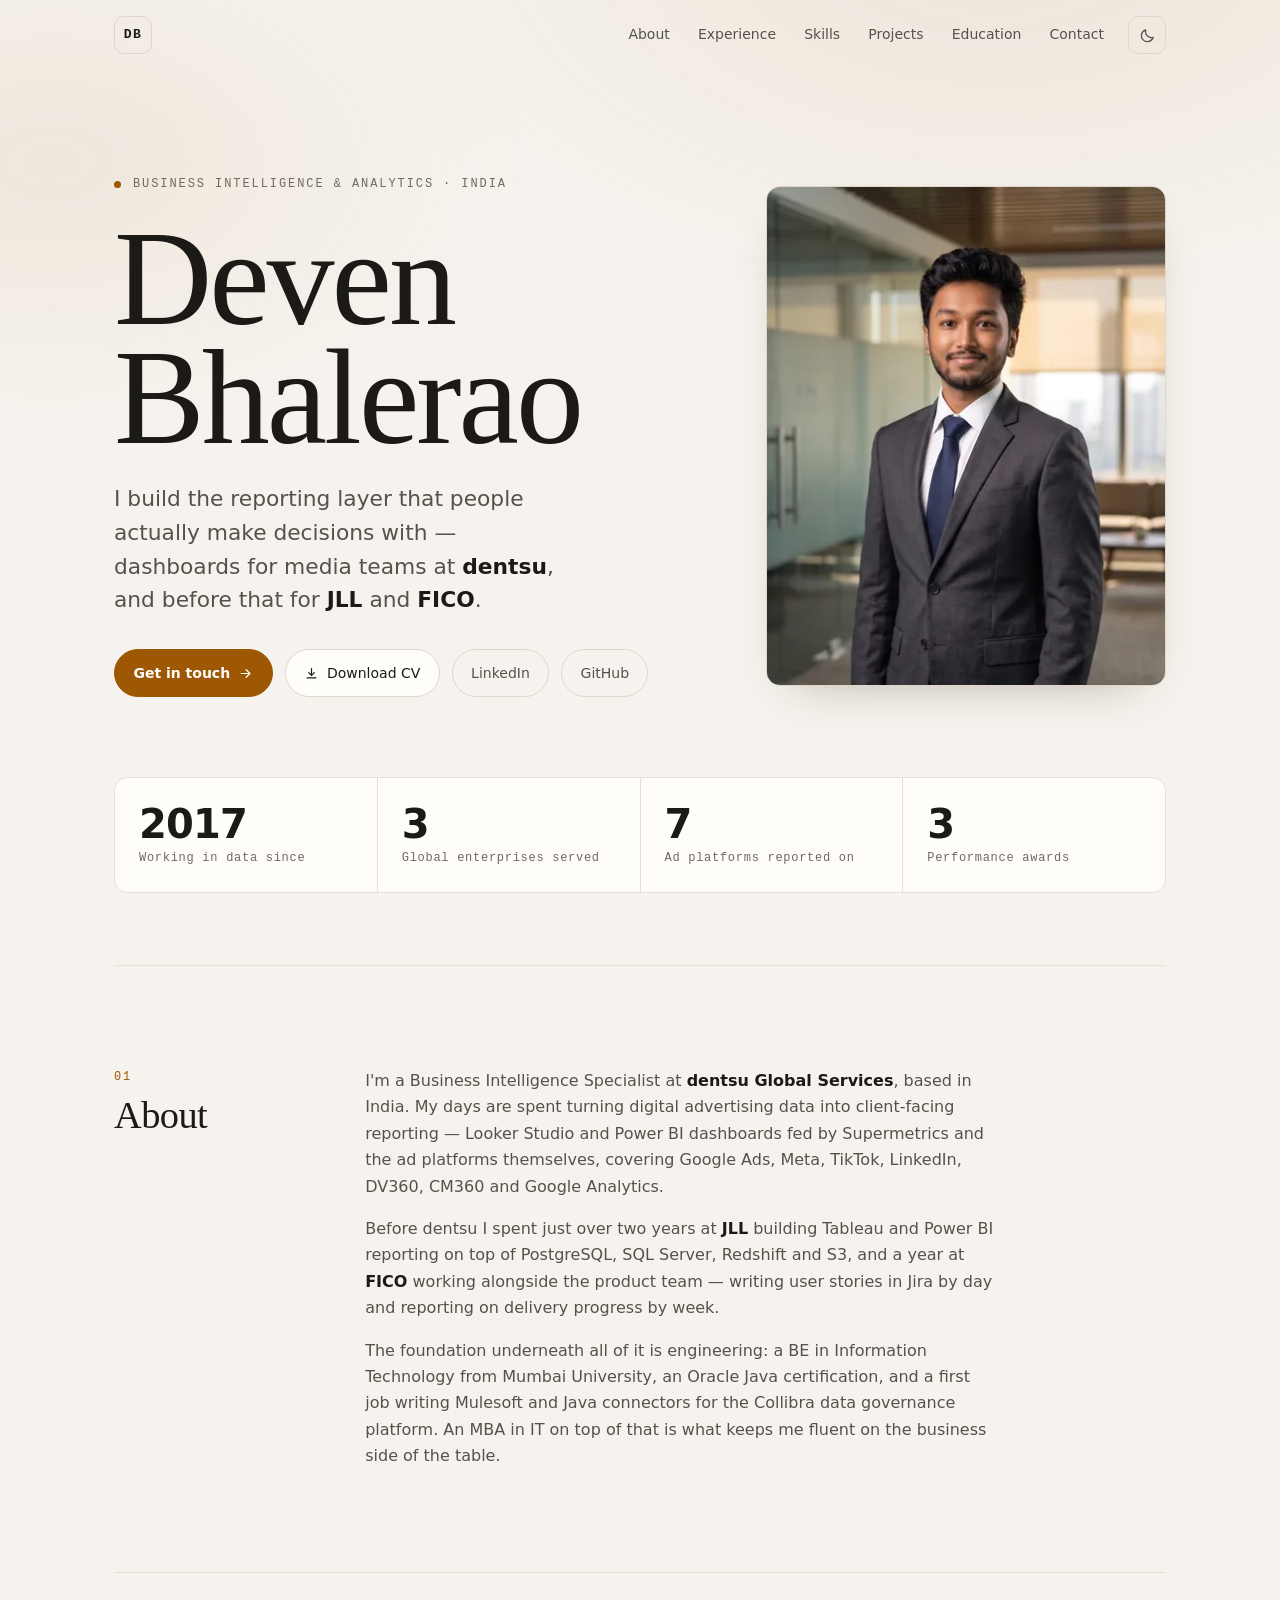
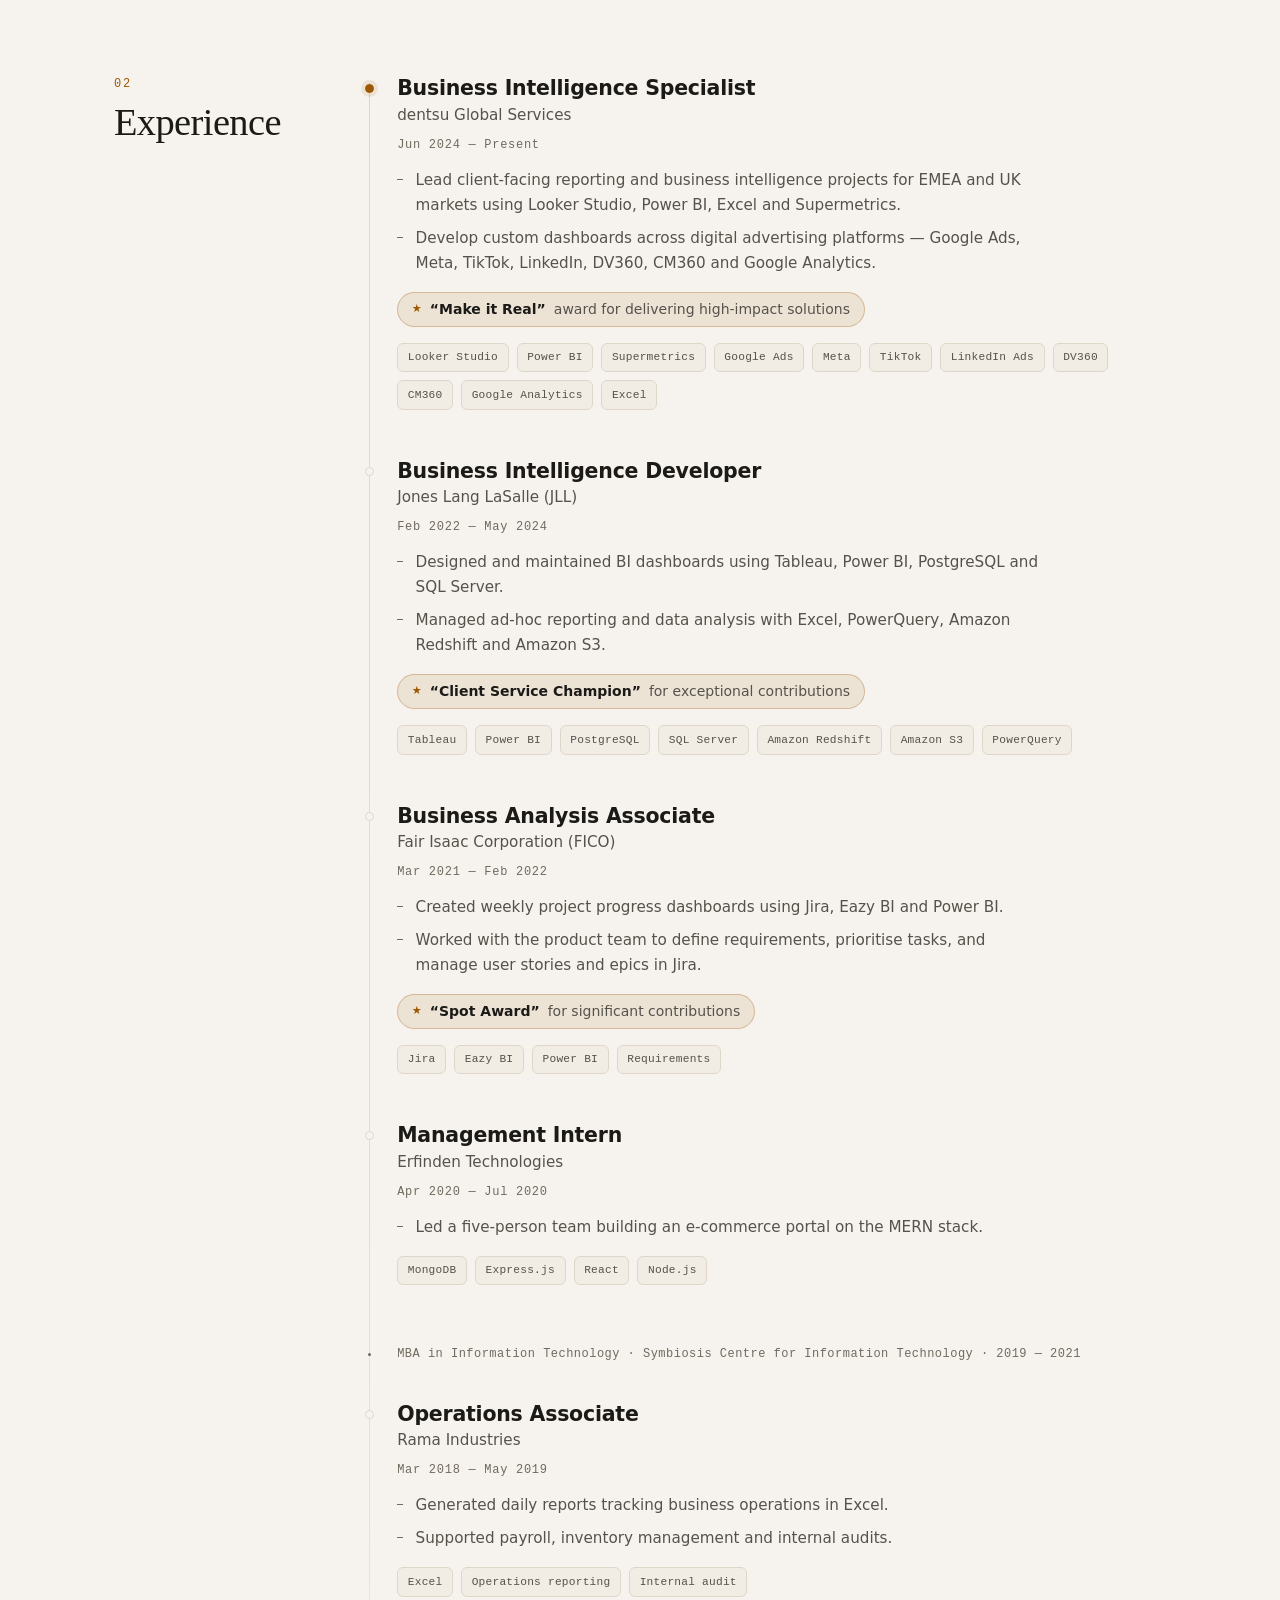
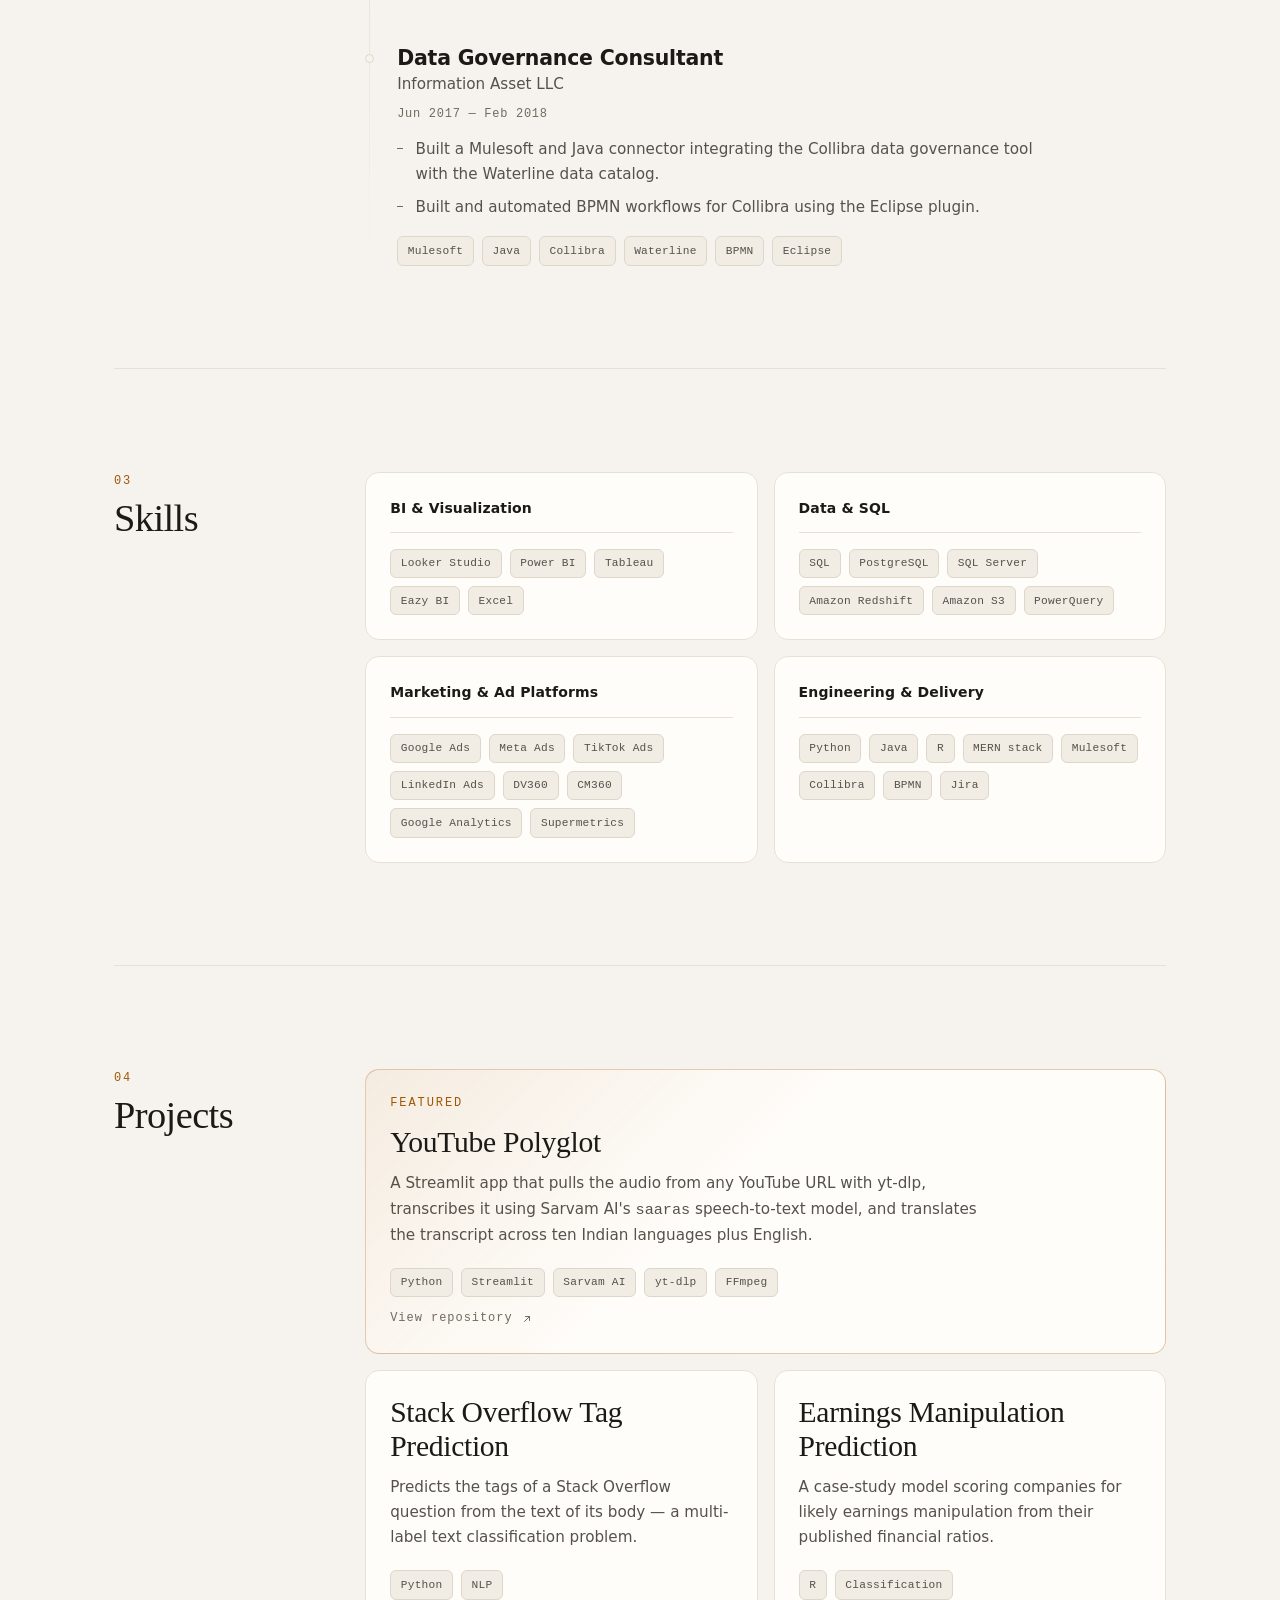
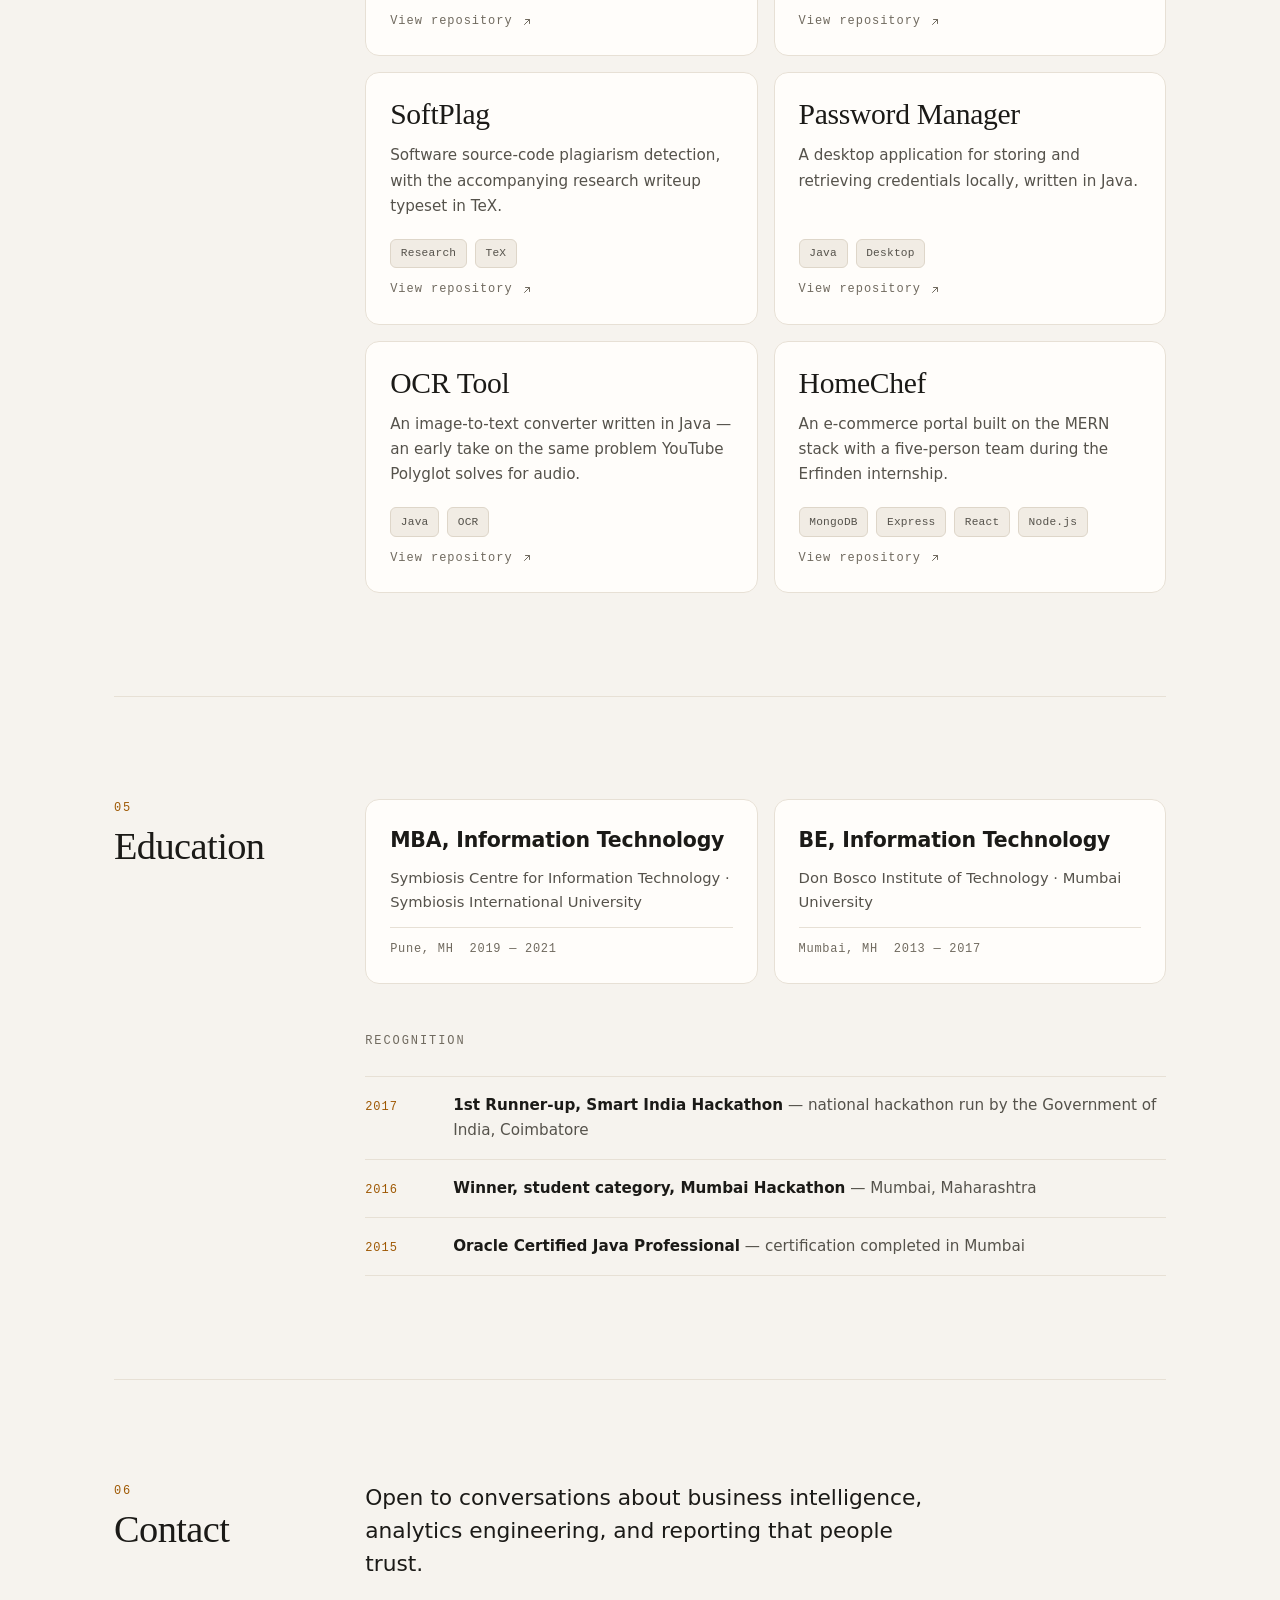
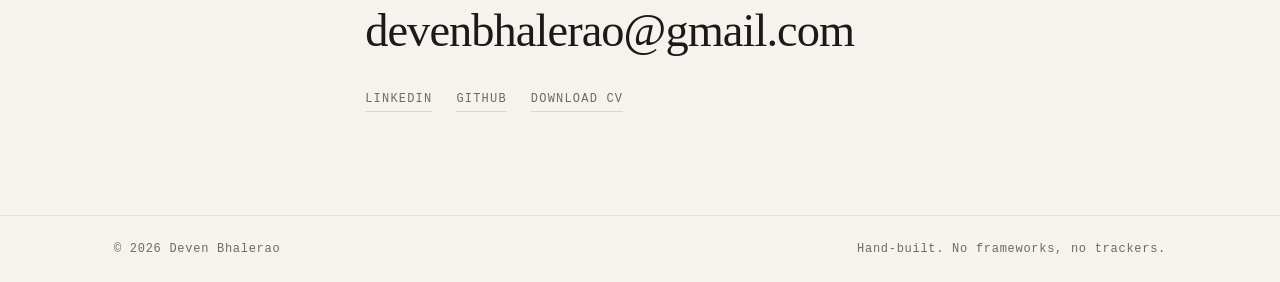
==== commit 6b5bf40e: "Understate EMEA & UK so location reads as India Working with EMEA and UK markets was stated up front" ====
--- a/index.html
+++ b/index.html
@@ -4,7 +4,7 @@
 <meta charset="UTF-8">
 <meta name="viewport" content="width=device-width, initial-scale=1">
 <title>Deven Bhalerao — Business Intelligence &amp; Analytics</title>
-<meta name="description" content="Deven Bhalerao is a business intelligence specialist working with EMEA and UK markets at dentsu, building reporting in Looker Studio, Power BI and Tableau. Previously JLL and FICO.">
+<meta name="description" content="Deven Bhalerao is a business intelligence specialist at dentsu, building reporting in Looker Studio, Power BI and Tableau. Previously JLL and FICO. Based in India.">
 <meta name="author" content="Deven Bhalerao">
 <link rel="canonical" href="https://devenbhalerao.com/">
 <meta name="theme-color" content="#0b0d12" media="(prefers-color-scheme: dark)">
@@ -13,13 +13,13 @@
 <meta property="og:type" content="profile">
 <meta property="og:url" content="https://devenbhalerao.com/">
 <meta property="og:title" content="Deven Bhalerao — Business Intelligence &amp; Analytics">
-<meta property="og:description" content="Business intelligence specialist for EMEA &amp; UK markets at dentsu. Previously JLL and FICO. Looker Studio, Power BI, Tableau, SQL.">
+<meta property="og:description" content="Business intelligence specialist at dentsu, based in India. Previously JLL and FICO. Looker Studio, Power BI, Tableau, SQL.">
 <meta property="og:image" content="https://devenbhalerao.com/assets/og.png">
 <meta property="og:image:width" content="1200">
 <meta property="og:image:height" content="630">
 <meta name="twitter:card" content="summary_large_image">
 <meta name="twitter:title" content="Deven Bhalerao — Business Intelligence &amp; Analytics">
-<meta name="twitter:description" content="Business intelligence specialist for EMEA &amp; UK markets at dentsu. Previously JLL and FICO.">
+<meta name="twitter:description" content="Business intelligence specialist at dentsu, based in India. Previously JLL and FICO.">
 <meta name="twitter:image" content="https://devenbhalerao.com/assets/og.png">
 
 <link rel="icon" href="assets/favicon.svg" type="image/svg+xml">
@@ -111,7 +111,7 @@
 
         <p class="lede reveal">
           I build the reporting layer that people actually make decisions with — dashboards for
-          EMEA &amp; UK media teams at <strong>dentsu</strong>, and before that for
+          media teams at <strong>dentsu</strong>, and before that for
           <strong>JLL</strong> and <strong>FICO</strong>.
         </p>
 
@@ -178,8 +178,8 @@
     <div class="sec-body">
       <div class="prose reveal">
         <p>
-          I'm a Business Intelligence Specialist at <strong>dentsu Global Services</strong>, working with
-          EMEA and UK markets. My days are spent turning digital advertising data into
+          I'm a Business Intelligence Specialist at <strong>dentsu Global Services</strong>, based in India.
+          My days are spent turning digital advertising data into
           client-facing reporting — Looker Studio and Power BI dashboards fed by Supermetrics and
           the ad platforms themselves, covering Google Ads, Meta, TikTok, LinkedIn, DV360, CM360
           and Google Analytics.
@@ -213,7 +213,7 @@
           <div class="tl-marker" aria-hidden="true"></div>
           <div class="tl-head">
             <h3 class="tl-role">Business Intelligence Specialist</h3>
-            <p class="tl-org">dentsu Global Services <span class="tl-sep">·</span> EMEA &amp; UK</p>
+            <p class="tl-org">dentsu Global Services</p>
             <p class="tl-date">Jun 2024 — Present</p>
           </div>
           <ul class="tl-points">
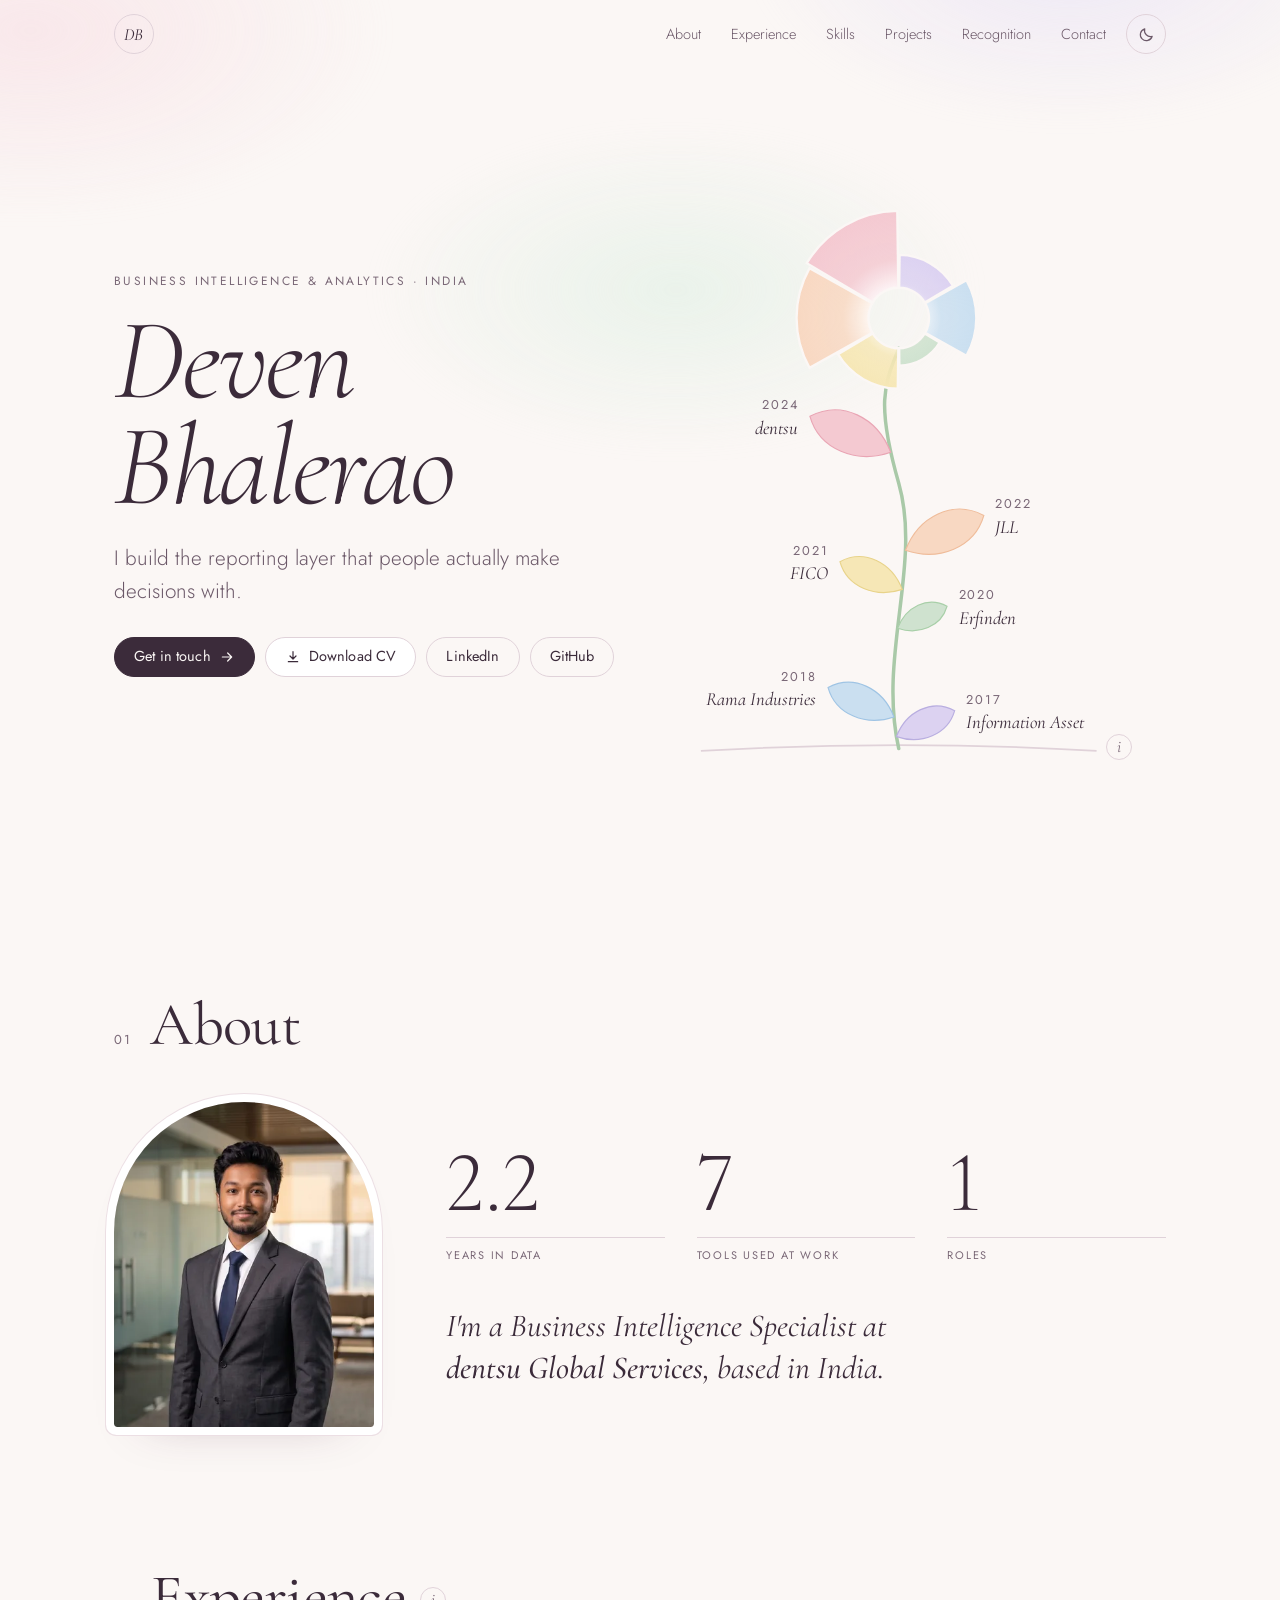
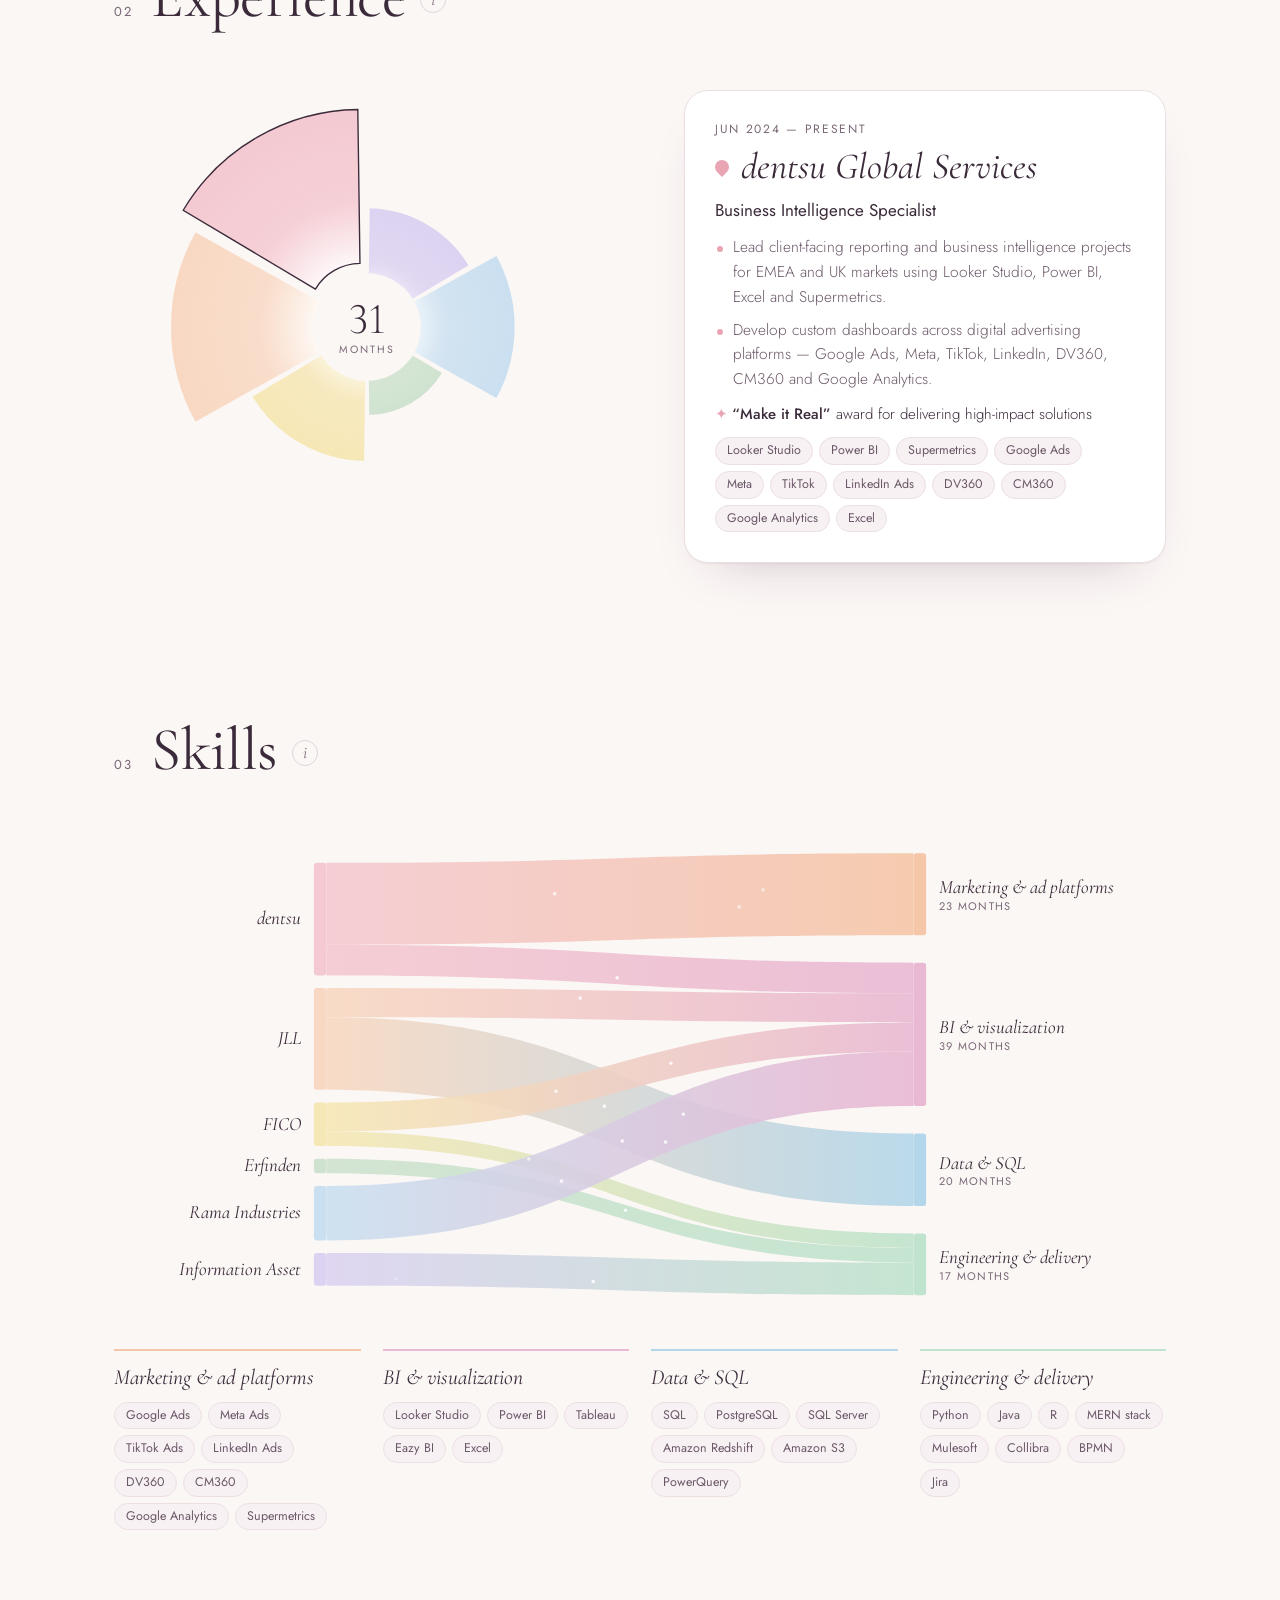
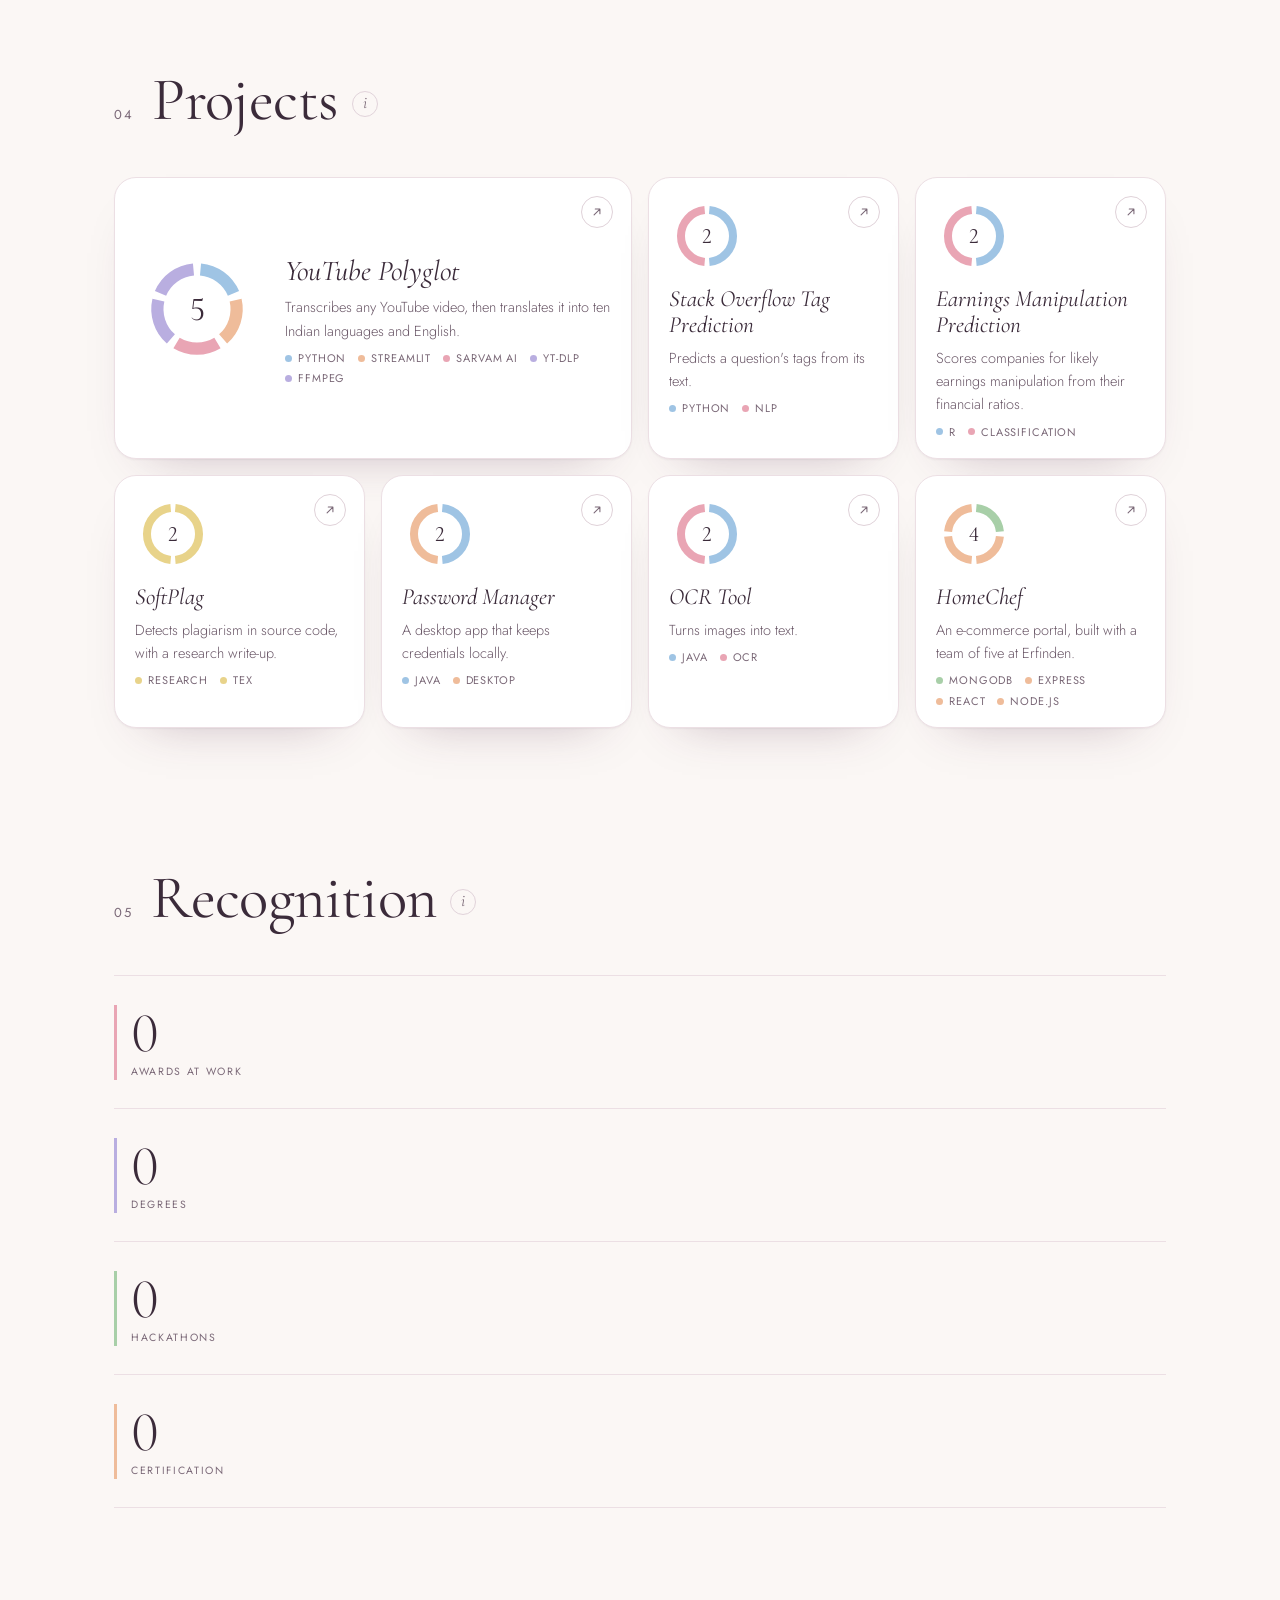
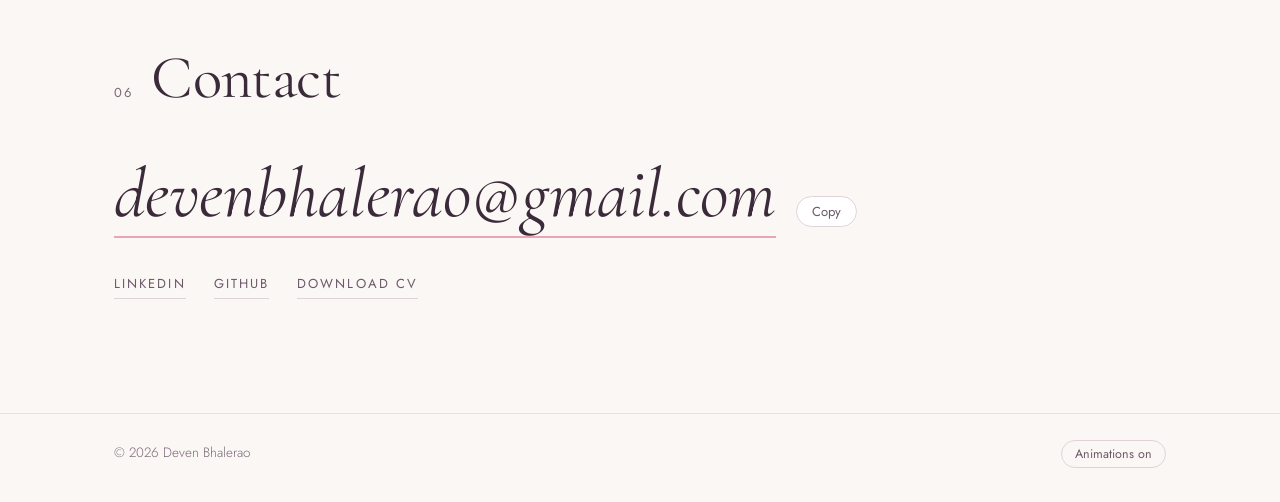
==== commit 4a020b31: "Redesign the site around small data charts Replace the dark editorial design with a calm pastel one " ====
--- a/index.html
+++ b/index.html
@@ -7,8 +7,8 @@
 <meta name="description" content="Deven Bhalerao is a business intelligence specialist at dentsu, building reporting in Looker Studio, Power BI and Tableau. Previously JLL and FICO. Based in India.">
 <meta name="author" content="Deven Bhalerao">
 <link rel="canonical" href="https://devenbhalerao.com/">
-<meta name="theme-color" content="#0b0d12" media="(prefers-color-scheme: dark)">
-<meta name="theme-color" content="#f6f3ee" media="(prefers-color-scheme: light)">
+<meta name="theme-color" content="#17141f" media="(prefers-color-scheme: dark)">
+<meta name="theme-color" content="#fbf7f5" media="(prefers-color-scheme: light)">
 
 <meta property="og:type" content="profile">
 <meta property="og:url" content="https://devenbhalerao.com/">
@@ -24,21 +24,26 @@
 
 <link rel="icon" href="assets/favicon.svg" type="image/svg+xml">
 <link rel="apple-touch-icon" href="assets/favicon.svg">
-<link rel="preload" href="assets/fonts/inter-latin.woff2" as="font" type="font/woff2" crossorigin>
-<link rel="preload" href="assets/fonts/instrument-serif-latin.woff2" as="font" type="font/woff2" crossorigin>
-<link rel="stylesheet" href="styles.css">
+<link rel="preconnect" href="https://fonts.googleapis.com">
+<link rel="preconnect" href="https://fonts.gstatic.com" crossorigin>
+<link rel="stylesheet" href="https://fonts.googleapis.com/css2?family=Cormorant+Garamond:ital,wght@0,300;0,400;0,500;1,300;1,400;1,500&family=Jost:wght@300;400;500&display=swap">
+<link rel="stylesheet" href="styles.css?v=2">
 
 <script>
-  // Set theme before first paint so there is no flash of the wrong palette.
-  // The `js` class gates the reveal animation — without JS nothing stays hidden.
+  // Set the theme and the animation preference before first paint, so nothing flashes.
+  // The `js` class lets the page hide things that JavaScript will animate in.
   (function () {
-    document.documentElement.classList.add('js');
+    var root = document.documentElement;
+    root.classList.add('js');
+    var motion = !(window.matchMedia && window.matchMedia('(prefers-reduced-motion: reduce)').matches);
     try {
-      var saved = localStorage.getItem('theme');
-      if (saved === 'light' || saved === 'dark') {
-        document.documentElement.dataset.theme = saved;
-      }
-    } catch (e) { /* private mode — fall back to prefers-color-scheme */ }
+      var theme = localStorage.getItem('theme');
+      if (theme === 'light' || theme === 'dark') root.dataset.theme = theme;
+      var saved = localStorage.getItem('motion');
+      if (saved === 'on') motion = true;
+      if (saved === 'off') motion = false;
+    } catch (e) { /* private mode: follow the system settings */ }
+    if (motion) root.classList.add('motion-on');
   })();
 </script>
 
@@ -70,27 +75,18 @@
 
 <header class="topbar" id="topbar">
   <div class="topbar-inner">
-    <a class="monogram" href="#top" aria-label="Deven Bhalerao — back to top">
-      <span>DB</span>
-    </a>
-
+    <a class="monogram" href="#top" aria-label="Deven Bhalerao, back to top">DB</a>
     <nav class="topnav" aria-label="Sections">
       <a href="#about">About</a>
       <a href="#experience">Experience</a>
       <a href="#skills">Skills</a>
       <a href="#projects">Projects</a>
-      <a href="#education">Education</a>
+      <a href="#recognition">Recognition</a>
       <a href="#contact">Contact</a>
     </nav>
-
-    <button class="theme-toggle" id="theme-toggle" type="button" aria-label="Switch to light theme">
-      <svg class="icon-moon" viewBox="0 0 24 24" aria-hidden="true" focusable="false">
-        <path d="M20 14.5A8.5 8.5 0 0 1 9.5 4a8.5 8.5 0 1 0 10.5 10.5z"/>
-      </svg>
-      <svg class="icon-sun" viewBox="0 0 24 24" aria-hidden="true" focusable="false">
-        <circle cx="12" cy="12" r="4.2"/>
-        <path d="M12 2.5v2.2M12 19.3v2.2M21.5 12h-2.2M4.7 12H2.5M18.7 5.3l-1.6 1.6M6.9 17.1l-1.6 1.6M18.7 18.7l-1.6-1.6M6.9 6.9L5.3 5.3"/>
-      </svg>
+    <button class="theme-toggle" id="theme-toggle" type="button" aria-label="Switch theme">
+      <svg class="icon-moon" viewBox="0 0 24 24" aria-hidden="true" focusable="false"><path d="M20 14.5A8.5 8.5 0 0 1 9.5 4a8.5 8.5 0 1 0 10.5 10.5z"/></svg>
+      <svg class="icon-sun" viewBox="0 0 24 24" aria-hidden="true" focusable="false"><circle cx="12" cy="12" r="4.2"/><path d="M12 2.5v2.2M12 19.3v2.2M21.5 12h-2.2M4.7 12H2.5M18.7 5.3l-1.6 1.6M6.9 17.1l-1.6 1.6M18.7 18.7l-1.6-1.6M6.9 6.9L5.3 5.3"/></svg>
     </button>
   </div>
 </header>
@@ -98,23 +94,12 @@
 <main id="main">
 
   <!-- ───────────────────────────── HERO ───────────────────────────── -->
-  <section class="hero" id="top">
+  <section class="hero" id="top" aria-labelledby="hero-name">
     <div class="hero-grid">
-
       <div class="hero-text">
-        <p class="eyebrow reveal">
-          <span class="pulse" aria-hidden="true"></span>
-          Business Intelligence &amp; Analytics · India
-        </p>
-
-        <h1 class="reveal">Deven<br>Bhalerao</h1>
-
-        <p class="lede reveal">
-          I build the reporting layer that people actually make decisions with — dashboards for
-          media teams at <strong>dentsu</strong>, and before that for
-          <strong>JLL</strong> and <strong>FICO</strong>.
-        </p>
-
+        <p class="eyebrow reveal">Business Intelligence &amp; Analytics · India</p>
+        <h1 class="hero-name reveal" id="hero-name">Deven<br>Bhalerao</h1>
+        <p class="lede reveal">I build the reporting layer that people actually make decisions with.</p>
         <div class="hero-actions reveal">
           <a class="btn btn-primary" href="mailto:devenbhalerao@gmail.com">
             Get in touch
@@ -128,392 +113,235 @@
           <a class="btn btn-ghost" href="https://github.com/DevenBhalerao" target="_blank" rel="noopener noreferrer">GitHub</a>
         </div>
       </div>
-
-      <div class="hero-figure reveal">
-        <figure class="portrait">
-          <picture>
-            <source
-              type="image/webp"
-              srcset="assets/deven-400.webp 400w, assets/deven-800.webp 800w"
-              sizes="(max-width: 980px) min(86vw, 420px), 400px">
-            <img
-              src="assets/deven-400.jpg"
-              srcset="assets/deven-400.jpg 400w, assets/deven-800.jpg 800w"
-              sizes="(max-width: 980px) min(86vw, 420px), 400px"
-              width="400" height="500"
-              alt="Deven Bhalerao"
-              fetchpriority="high" decoding="async">
-          </picture>
-        </figure>
-      </div>
-    </div>
-
-    <!-- KPI strip -->
-    <ul class="kpi-strip reveal">
-      <li class="kpi">
-        <span class="kpi-value">2017</span>
-        <span class="kpi-label">Working in data since</span>
-      </li>
-      <li class="kpi">
-        <span class="kpi-value">3</span>
-        <span class="kpi-label">Global enterprises served</span>
-      </li>
-      <li class="kpi">
-        <span class="kpi-value">7</span>
-        <span class="kpi-label">Ad platforms reported on</span>
-      </li>
-      <li class="kpi">
-        <span class="kpi-value">3</span>
-        <span class="kpi-label">Performance awards</span>
-      </li>
+      <div class="hero-plant" data-anim>
+        <svg id="plant" viewBox="80 40 430 490" role="img" aria-label="A plant whose stem is a timeline from 2017 to today. Each leaf is a role, sized by how long it lasted, and a rose chart of the whole career blooms at the top."></svg>
+        <button class="info plant-info" type="button" aria-label="How to read this drawing" aria-describedby="plant-how">i</button>
+        <div id="plant-how" hidden>The stem is my career as a timeline. Each leaf is a role, sized by how long I stayed, and the rose on top gathers them all.</div>
+      </div>
+    </div>
+  </section>
+
+  <!-- ───────────────────────────── ABOUT ───────────────────────────── -->
+  <section class="sec" id="about" aria-labelledby="about-h">
+    <div class="sec-head reveal"><span class="sec-num">01</span><h2 id="about-h">About</h2></div>
+    <div class="about">
+      <figure class="about-photo reveal">
+        <picture>
+          <source type="image/webp" srcset="assets/deven-400.webp 400w, assets/deven-800.webp 800w" sizes="(max-width: 720px) 180px, 260px">
+          <img src="assets/deven-400.jpg" srcset="assets/deven-400.jpg 400w, assets/deven-800.jpg 800w" sizes="(max-width: 720px) 180px, 260px" width="400" height="500" alt="Deven Bhalerao" loading="lazy" decoding="async">
+        </picture>
+      </figure>
+      <div class="about-text">
+        <ul class="nums" id="nums" data-anim aria-label="In numbers">
+          <li><span class="num" id="num-years">9.3</span><span class="num-l">years in data</span></li>
+          <li><span class="num" id="num-tools">29</span><span class="num-l">tools used at work</span></li>
+          <li><span class="num" id="num-roles">6</span><span class="num-l">roles</span></li>
+        </ul>
+        <p class="about-lead reveal">I'm a Business Intelligence Specialist at <strong>dentsu Global Services</strong>, based in India.</p>
+      </div>
+    </div>
+  </section>
+
+  <!-- ─────────────────────────── EXPERIENCE ─────────────────────────── -->
+  <section class="sec" id="experience" aria-labelledby="exp-h">
+    <div class="sec-head reveal"><span class="sec-num">02</span><h2 id="exp-h">Experience</h2><button class="info" type="button" aria-label="How to read this chart" aria-describedby="exp-how">i</button></div>
+    <div id="exp-how" hidden>Each petal is a role, and its area shows how long I stayed. Select a petal to read about it.</div>
+    <div class="exp">
+      <div class="exp-chart" data-anim><svg id="rose" viewBox="-240 -240 480 480" role="img" aria-label="A rose chart of six roles since 2017. Each petal's area is the number of months in that role."></svg></div>
+      <div class="exp-card" id="exp-card" aria-live="polite"></div>
+    </div>
+
+    <ol class="roles" id="roles">
+      <li data-id="dentsu" data-short="dentsu" data-start="2024-06" data-end="">
+        <h3 class="r-role">Business Intelligence Specialist</h3>
+        <p class="r-org">dentsu Global Services</p>
+        <p class="r-date">Jun 2024 — Present</p>
+        <ul class="r-pts">
+          <li>Lead client-facing reporting and business intelligence projects for EMEA and UK markets using Looker Studio, Power BI, Excel and Supermetrics.</li>
+          <li>Develop custom dashboards across digital advertising platforms — Google Ads, Meta, TikTok, LinkedIn, DV360, CM360 and Google Analytics.</li>
+        </ul>
+        <p class="r-award"><strong>“Make it Real”</strong> award for delivering high-impact solutions</p>
+        <ul class="r-tools chips"><li>Looker Studio</li><li>Power BI</li><li>Supermetrics</li><li>Google Ads</li><li>Meta</li><li>TikTok</li><li>LinkedIn Ads</li><li>DV360</li><li>CM360</li><li>Google Analytics</li><li>Excel</li></ul>
+      </li>
+      <li data-id="jll" data-short="JLL" data-start="2022-02" data-end="2024-05">
+        <h3 class="r-role">Business Intelligence Developer</h3>
+        <p class="r-org">Jones Lang LaSalle (JLL)</p>
+        <p class="r-date">Feb 2022 — May 2024</p>
+        <ul class="r-pts">
+          <li>Designed and maintained BI dashboards using Tableau, Power BI, PostgreSQL and SQL Server.</li>
+          <li>Managed ad-hoc reporting and data analysis with Excel, PowerQuery, Amazon Redshift and Amazon S3.</li>
+        </ul>
+        <p class="r-award"><strong>“Client Service Champion”</strong> for exceptional contributions</p>
+        <ul class="r-tools chips"><li>Tableau</li><li>Power BI</li><li>PostgreSQL</li><li>SQL Server</li><li>Amazon Redshift</li><li>Amazon S3</li><li>PowerQuery</li></ul>
+      </li>
+      <li data-id="fico" data-short="FICO" data-start="2021-03" data-end="2022-02">
+        <h3 class="r-role">Business Analysis Associate</h3>
+        <p class="r-org">Fair Isaac Corporation (FICO)</p>
+        <p class="r-date">Mar 2021 — Feb 2022</p>
+        <ul class="r-pts">
+          <li>Created weekly project progress dashboards using Jira, Eazy BI and Power BI.</li>
+          <li>Worked with the product team to define requirements, prioritise tasks, and manage user stories and epics in Jira.</li>
+        </ul>
+        <p class="r-award"><strong>“Spot Award”</strong> for significant contributions</p>
+        <ul class="r-tools chips"><li>Jira</li><li>Eazy BI</li><li>Power BI</li><li class="practice">Requirements</li></ul>
+      </li>
+      <li data-id="erf" data-short="Erfinden" data-start="2020-04" data-end="2020-07">
+        <h3 class="r-role">Management Intern</h3>
+        <p class="r-org">Erfinden Technologies</p>
+        <p class="r-date">Apr 2020 — Jul 2020</p>
+        <ul class="r-pts">
+          <li>Led a five-person team building an e-commerce portal on the MERN stack.</li>
+        </ul>
+        <ul class="r-tools chips"><li>MongoDB</li><li>Express.js</li><li>React</li><li>Node.js</li></ul>
+      </li>
+      <li data-id="rama" data-short="Rama Industries" data-start="2018-03" data-end="2019-05">
+        <h3 class="r-role">Operations Associate</h3>
+        <p class="r-org">Rama Industries</p>
+        <p class="r-date">Mar 2018 — May 2019</p>
+        <ul class="r-pts">
+          <li>Generated daily reports tracking business operations in Excel.</li>
+          <li>Supported payroll, inventory management and internal audits.</li>
+        </ul>
+        <ul class="r-tools chips"><li>Excel</li><li class="practice">Operations reporting</li><li class="practice">Internal audit</li></ul>
+      </li>
+      <li data-id="ia" data-short="Information Asset" data-start="2017-06" data-end="2018-02">
+        <h3 class="r-role">Data Governance Consultant</h3>
+        <p class="r-org">Information Asset LLC</p>
+        <p class="r-date">Jun 2017 — Feb 2018</p>
+        <ul class="r-pts">
+          <li>Built a Mulesoft and Java connector integrating the Collibra data governance tool with the Waterline data catalog.</li>
+          <li>Built and automated BPMN workflows for Collibra using the Eclipse plugin.</li>
+        </ul>
+        <ul class="r-tools chips"><li>Mulesoft</li><li>Java</li><li>Collibra</li><li>Waterline</li><li>BPMN</li><li>Eclipse</li></ul>
+      </li>
+    </ol>
+  </section>
+
+  <!-- ───────────────────────────── SKILLS ───────────────────────────── -->
+  <section class="sec" id="skills" aria-labelledby="skills-h">
+    <div class="sec-head reveal"><span class="sec-num">03</span><h2 id="skills-h">Skills</h2><button class="info" type="button" aria-label="How to read this chart" aria-describedby="skills-how">i</button></div>
+    <div id="skills-how" hidden>Each band is months of work: a role's time, split across the kinds of tools I used there. Select a group to follow it.</div>
+    <div class="flow-stage" id="flow-stage" data-anim>
+      <svg id="flow" viewBox="0 0 1000 470" role="img" aria-label="A Sankey diagram from six roles to four groups of skills. Each band's width is months of work."></svg>
+    </div>
+    <p class="sr-only" id="flow-line" aria-live="polite"></p>
+    <div class="skill-groups" id="skill-groups">
+      <div class="sg" data-group="ads">
+        <h3>Marketing &amp; ad platforms</h3>
+        <ul class="chips"><li>Google Ads</li><li>Meta Ads</li><li>TikTok Ads</li><li>LinkedIn Ads</li><li>DV360</li><li>CM360</li><li>Google Analytics</li><li>Supermetrics</li></ul>
+      </div>
+      <div class="sg" data-group="bi">
+        <h3>BI &amp; visualization</h3>
+        <ul class="chips"><li>Looker Studio</li><li>Power BI</li><li>Tableau</li><li>Eazy BI</li><li>Excel</li></ul>
+      </div>
+      <div class="sg" data-group="data">
+        <h3>Data &amp; SQL</h3>
+        <ul class="chips"><li>SQL</li><li>PostgreSQL</li><li>SQL Server</li><li>Amazon Redshift</li><li>Amazon S3</li><li>PowerQuery</li></ul>
+      </div>
+      <div class="sg" data-group="eng">
+        <h3>Engineering &amp; delivery</h3>
+        <ul class="chips"><li>Python</li><li>Java</li><li>R</li><li>MERN stack</li><li>Mulesoft</li><li>Collibra</li><li>BPMN</li><li>Jira</li></ul>
+      </div>
+    </div>
+  </section>
+
+  <!-- ──────────────────────────── PROJECTS ──────────────────────────── -->
+  <section class="sec" id="projects" aria-labelledby="proj-h">
+    <div class="sec-head reveal"><span class="sec-num">04</span><h2 id="proj-h">Projects</h2><button class="info" type="button" aria-label="How to read the rings" aria-describedby="proj-how">i</button></div>
+    <div id="proj-how" hidden>One ring per project, with a segment for each technology, coloured by its kind.</div>
+    <div class="proj-grid" id="proj-grid" data-anim>
+      <a class="proj feat" href="https://github.com/DevenBhalerao/YoutubeTranscriberWebApp" target="_blank" rel="noopener noreferrer">
+        <span class="proj-ring" aria-hidden="true"></span>
+        <span class="proj-go" aria-hidden="true"><svg viewBox="0 0 24 24" focusable="false"><path d="M7 17 17 7M9 7h8v8"/></svg></span>
+        <h3 class="proj-name">YouTube Polyglot</h3>
+        <p class="proj-desc">Transcribes any YouTube video, then translates it into ten Indian languages and English.</p>
+        <ul class="proj-tools"><li data-k="code">Python</li><li data-k="app">Streamlit</li><li data-k="ai">Sarvam AI</li><li data-k="media">yt-dlp</li><li data-k="media">FFmpeg</li></ul>
+      </a>
+      <a class="proj" href="https://github.com/DevenBhalerao/PredictingTags" target="_blank" rel="noopener noreferrer">
+        <span class="proj-ring" aria-hidden="true"></span>
+        <span class="proj-go" aria-hidden="true"><svg viewBox="0 0 24 24" focusable="false"><path d="M7 17 17 7M9 7h8v8"/></svg></span>
+        <h3 class="proj-name">Stack Overflow Tag Prediction</h3>
+        <p class="proj-desc">Predicts a question's tags from its text.</p>
+        <ul class="proj-tools"><li data-k="code">Python</li><li data-k="ai">NLP</li></ul>
+      </a>
+      <a class="proj" href="https://github.com/DevenBhalerao/Earning-Manipulation-Prediction" target="_blank" rel="noopener noreferrer">
+        <span class="proj-ring" aria-hidden="true"></span>
+        <span class="proj-go" aria-hidden="true"><svg viewBox="0 0 24 24" focusable="false"><path d="M7 17 17 7M9 7h8v8"/></svg></span>
+        <h3 class="proj-name">Earnings Manipulation Prediction</h3>
+        <p class="proj-desc">Scores companies for likely earnings manipulation from their financial ratios.</p>
+        <ul class="proj-tools"><li data-k="code">R</li><li data-k="ai">Classification</li></ul>
+      </a>
+      <a class="proj" href="https://github.com/DevenBhalerao/SoftPlag" target="_blank" rel="noopener noreferrer">
+        <span class="proj-ring" aria-hidden="true"></span>
+        <span class="proj-go" aria-hidden="true"><svg viewBox="0 0 24 24" focusable="false"><path d="M7 17 17 7M9 7h8v8"/></svg></span>
+        <h3 class="proj-name">SoftPlag</h3>
+        <p class="proj-desc">Detects plagiarism in source code, with a research write-up.</p>
+        <ul class="proj-tools"><li data-k="doc">Research</li><li data-k="doc">TeX</li></ul>
+      </a>
+      <a class="proj" href="https://github.com/DevenBhalerao/Password_Manager" target="_blank" rel="noopener noreferrer">
+        <span class="proj-ring" aria-hidden="true"></span>
+        <span class="proj-go" aria-hidden="true"><svg viewBox="0 0 24 24" focusable="false"><path d="M7 17 17 7M9 7h8v8"/></svg></span>
+        <h3 class="proj-name">Password Manager</h3>
+        <p class="proj-desc">A desktop app that keeps credentials locally.</p>
+        <ul class="proj-tools"><li data-k="code">Java</li><li data-k="app">Desktop</li></ul>
+      </a>
+      <a class="proj" href="https://github.com/DevenBhalerao/OCRTool" target="_blank" rel="noopener noreferrer">
+        <span class="proj-ring" aria-hidden="true"></span>
+        <span class="proj-go" aria-hidden="true"><svg viewBox="0 0 24 24" focusable="false"><path d="M7 17 17 7M9 7h8v8"/></svg></span>
+        <h3 class="proj-name">OCR Tool</h3>
+        <p class="proj-desc">Turns images into text.</p>
+        <ul class="proj-tools"><li data-k="code">Java</li><li data-k="ai">OCR</li></ul>
+      </a>
+      <a class="proj" href="https://github.com/DevenBhalerao/homechef-heroku" target="_blank" rel="noopener noreferrer">
+        <span class="proj-ring" aria-hidden="true"></span>
+        <span class="proj-go" aria-hidden="true"><svg viewBox="0 0 24 24" focusable="false"><path d="M7 17 17 7M9 7h8v8"/></svg></span>
+        <h3 class="proj-name">HomeChef</h3>
+        <p class="proj-desc">An e-commerce portal, built with a team of five at Erfinden.</p>
+        <ul class="proj-tools"><li data-k="data">MongoDB</li><li data-k="app">Express</li><li data-k="app">React</li><li data-k="app">Node.js</li></ul>
+      </a>
+    </div>
+  </section>
+
+  <!-- ─────────────────────────── RECOGNITION ─────────────────────────── -->
+  <section class="sec" id="recognition" aria-labelledby="rec-h">
+    <div class="sec-head reveal"><span class="sec-num">05</span><h2 id="rec-h">Recognition</h2><button class="info" type="button" aria-label="How to read this chart" aria-describedby="rec-how">i</button></div>
+    <div id="rec-how" hidden>Each seal is one recognition, and the number beside each row counts its seals. Hover or tap a seal to read it.</div>
+    <div class="rec" id="rec" data-anim>
+      <div class="rec-rows" id="rec-rows"></div>
+    </div>
+    <ul class="honours" id="honours">
+      <li data-kind="work" data-date="2024-06" data-mid="dentsu" data-ring="MAKE IT REAL · AWARDED AT DENTSU · "><strong>“Make it Real” award</strong><span class="h-from">dentsu Global Services</span><span class="h-when">While at dentsu, Jun 2024 — present</span><span class="h-note">For delivering high-impact solutions.</span></li>
+      <li data-kind="work" data-date="2022-02" data-mid="JLL" data-ring="CLIENT SERVICE CHAMPION · "><strong>Client Service Champion</strong><span class="h-from">Jones Lang LaSalle (JLL)</span><span class="h-when">While at JLL, Feb 2022 — May 2024</span><span class="h-note">For exceptional contributions.</span></li>
+      <li data-kind="work" data-date="2021-03" data-mid="FICO" data-ring="SPOT AWARD · AWARDED AT FICO · "><strong>Spot Award</strong><span class="h-from">Fair Isaac Corporation (FICO)</span><span class="h-when">While at FICO, Mar 2021 — Feb 2022</span><span class="h-note">For significant contributions.</span></li>
+      <li data-kind="degree" data-date="2021" data-mid="MBA" data-ring="INFORMATION TECHNOLOGY · 2019–2021 · "><strong>MBA, Information Technology</strong><span class="h-from">Symbiosis Centre for Information Technology · Symbiosis International University</span><span class="h-when">Pune · 2019 — 2021</span></li>
+      <li data-kind="hack" data-date="2017-02" data-mid="2017" data-ring="SMART INDIA HACKATHON · RUNNER-UP · "><strong>1st Runner-up, Smart India Hackathon</strong><span class="h-from">Government of India · Coimbatore</span><span class="h-when">2017</span><span class="h-note">A national hackathon run by the Government of India.</span></li>
+      <li data-kind="degree" data-date="2017" data-mid="BE" data-ring="INFORMATION TECHNOLOGY · 2013–2017 · "><strong>BE, Information Technology</strong><span class="h-from">Don Bosco Institute of Technology · Mumbai University</span><span class="h-when">Mumbai · 2013 — 2017</span></li>
+      <li data-kind="hack" data-date="2016" data-mid="2016" data-ring="MUMBAI HACKATHON · WINNER · "><strong>Winner, student category, Mumbai Hackathon</strong><span class="h-from">Mumbai, Maharashtra</span><span class="h-when">2016</span></li>
+      <li data-kind="cert" data-date="2015" data-mid="2015" data-ring="CERTIFIED JAVA PROFESSIONAL · "><strong>Oracle Certified Java Professional</strong><span class="h-from">Oracle · certification completed in Mumbai</span><span class="h-when">2015</span></li>
     </ul>
   </section>
 
-  <!-- ───────────────────────────── ABOUT ───────────────────────────── -->
-  <section class="sec" id="about">
-    <div class="sec-rail">
-      <span class="sec-num">01</span>
-      <h2 class="sec-label">About</h2>
-    </div>
-    <div class="sec-body">
-      <div class="prose reveal">
-        <p>
-          I'm a Business Intelligence Specialist at <strong>dentsu Global Services</strong>, based in India.
-          My days are spent turning digital advertising data into
-          client-facing reporting — Looker Studio and Power BI dashboards fed by Supermetrics and
-          the ad platforms themselves, covering Google Ads, Meta, TikTok, LinkedIn, DV360, CM360
-          and Google Analytics.
-        </p>
-        <p>
-          Before dentsu I spent just over two years at <strong>JLL</strong> building Tableau and Power BI
-          reporting on top of PostgreSQL, SQL Server, Redshift and S3, and a year at
-          <strong>FICO</strong> working alongside the product team — writing user stories in Jira by day
-          and reporting on delivery progress by week.
-        </p>
-        <p>
-          The foundation underneath all of it is engineering: a BE in Information Technology from
-          Mumbai University, an Oracle Java certification, and a first job writing Mulesoft and Java
-          connectors for the Collibra data governance platform. An MBA in IT on top of that is what
-          keeps me fluent on the business side of the table.
-        </p>
-      </div>
-    </div>
-  </section>
-
-  <!-- ─────────────────────────── EXPERIENCE ─────────────────────────── -->
-  <section class="sec" id="experience">
-    <div class="sec-rail">
-      <span class="sec-num">02</span>
-      <h2 class="sec-label">Experience</h2>
-    </div>
-    <div class="sec-body">
-      <ol class="timeline">
-
-        <li class="tl-item reveal">
-          <div class="tl-marker" aria-hidden="true"></div>
-          <div class="tl-head">
-            <h3 class="tl-role">Business Intelligence Specialist</h3>
-            <p class="tl-org">dentsu Global Services</p>
-            <p class="tl-date">Jun 2024 — Present</p>
-          </div>
-          <ul class="tl-points">
-            <li>Lead client-facing reporting and business intelligence projects for EMEA and UK markets using Looker Studio, Power BI, Excel and Supermetrics.</li>
-            <li>Develop custom dashboards across digital advertising platforms — Google Ads, Meta, TikTok, LinkedIn, DV360, CM360 and Google Analytics.</li>
-          </ul>
-          <p class="tl-award"><span class="award-mark" aria-hidden="true">★</span> <strong>“Make it Real”</strong> award for delivering high-impact solutions</p>
-          <ul class="chips">
-            <li>Looker Studio</li><li>Power BI</li><li>Supermetrics</li><li>Google Ads</li>
-            <li>Meta</li><li>TikTok</li><li>LinkedIn Ads</li><li>DV360</li><li>CM360</li>
-            <li>Google Analytics</li><li>Excel</li>
-          </ul>
-        </li>
-
-        <li class="tl-item reveal">
-          <div class="tl-marker" aria-hidden="true"></div>
-          <div class="tl-head">
-            <h3 class="tl-role">Business Intelligence Developer</h3>
-            <p class="tl-org">Jones Lang LaSalle (JLL)</p>
-            <p class="tl-date">Feb 2022 — May 2024</p>
-          </div>
-          <ul class="tl-points">
-            <li>Designed and maintained BI dashboards using Tableau, Power BI, PostgreSQL and SQL Server.</li>
-            <li>Managed ad-hoc reporting and data analysis with Excel, PowerQuery, Amazon Redshift and Amazon S3.</li>
-          </ul>
-          <p class="tl-award"><span class="award-mark" aria-hidden="true">★</span> <strong>“Client Service Champion”</strong> for exceptional contributions</p>
-          <ul class="chips">
-            <li>Tableau</li><li>Power BI</li><li>PostgreSQL</li><li>SQL Server</li>
-            <li>Amazon Redshift</li><li>Amazon S3</li><li>PowerQuery</li>
-          </ul>
-        </li>
-
-        <li class="tl-item reveal">
-          <div class="tl-marker" aria-hidden="true"></div>
-          <div class="tl-head">
-            <h3 class="tl-role">Business Analysis Associate</h3>
-            <p class="tl-org">Fair Isaac Corporation (FICO)</p>
-            <p class="tl-date">Mar 2021 — Feb 2022</p>
-          </div>
-          <ul class="tl-points">
-            <li>Created weekly project progress dashboards using Jira, Eazy BI and Power BI.</li>
-            <li>Worked with the product team to define requirements, prioritise tasks, and manage user stories and epics in Jira.</li>
-          </ul>
-          <p class="tl-award"><span class="award-mark" aria-hidden="true">★</span> <strong>“Spot Award”</strong> for significant contributions</p>
-          <ul class="chips">
-            <li>Jira</li><li>Eazy BI</li><li>Power BI</li><li>Requirements</li>
-          </ul>
-        </li>
-
-        <li class="tl-item reveal">
-          <div class="tl-marker" aria-hidden="true"></div>
-          <div class="tl-head">
-            <h3 class="tl-role">Management Intern</h3>
-            <p class="tl-org">Erfinden Technologies</p>
-            <p class="tl-date">Apr 2020 — Jul 2020</p>
-          </div>
-          <ul class="tl-points">
-            <li>Led a five-person team building an e-commerce portal on the MERN stack.</li>
-          </ul>
-          <ul class="chips">
-            <li>MongoDB</li><li>Express.js</li><li>React</li><li>Node.js</li>
-          </ul>
-        </li>
-
-        <li class="tl-note reveal">
-          <span class="tl-note-mark" aria-hidden="true"></span>
-          MBA in Information Technology · Symbiosis Centre for Information Technology · 2019 — 2021
-        </li>
-
-        <li class="tl-item reveal">
-          <div class="tl-marker" aria-hidden="true"></div>
-          <div class="tl-head">
-            <h3 class="tl-role">Operations Associate</h3>
-            <p class="tl-org">Rama Industries</p>
-            <p class="tl-date">Mar 2018 — May 2019</p>
-          </div>
-          <ul class="tl-points">
-            <li>Generated daily reports tracking business operations in Excel.</li>
-            <li>Supported payroll, inventory management and internal audits.</li>
-          </ul>
-          <ul class="chips">
-            <li>Excel</li><li>Operations reporting</li><li>Internal audit</li>
-          </ul>
-        </li>
-
-        <li class="tl-item reveal">
-          <div class="tl-marker" aria-hidden="true"></div>
-          <div class="tl-head">
-            <h3 class="tl-role">Data Governance Consultant</h3>
-            <p class="tl-org">Information Asset LLC</p>
-            <p class="tl-date">Jun 2017 — Feb 2018</p>
-          </div>
-          <ul class="tl-points">
-            <li>Built a Mulesoft and Java connector integrating the Collibra data governance tool with the Waterline data catalog.</li>
-            <li>Built and automated BPMN workflows for Collibra using the Eclipse plugin.</li>
-          </ul>
-          <ul class="chips">
-            <li>Mulesoft</li><li>Java</li><li>Collibra</li><li>Waterline</li><li>BPMN</li><li>Eclipse</li>
-          </ul>
-        </li>
-
-      </ol>
-    </div>
-  </section>
-
-  <!-- ───────────────────────────── SKILLS ───────────────────────────── -->
-  <section class="sec" id="skills">
-    <div class="sec-rail">
-      <span class="sec-num">03</span>
-      <h2 class="sec-label">Skills</h2>
-    </div>
-    <div class="sec-body">
-      <div class="skill-grid">
-        <article class="skill-card reveal">
-          <h3>BI &amp; Visualization</h3>
-          <ul class="chips">
-            <li>Looker Studio</li><li>Power BI</li><li>Tableau</li><li>Eazy BI</li><li>Excel</li>
-          </ul>
-        </article>
-
-        <article class="skill-card reveal">
-          <h3>Data &amp; SQL</h3>
-          <ul class="chips">
-            <li>SQL</li><li>PostgreSQL</li><li>SQL Server</li><li>Amazon Redshift</li>
-            <li>Amazon S3</li><li>PowerQuery</li>
-          </ul>
-        </article>
-
-        <article class="skill-card reveal">
-          <h3>Marketing &amp; Ad Platforms</h3>
-          <ul class="chips">
-            <li>Google Ads</li><li>Meta Ads</li><li>TikTok Ads</li><li>LinkedIn Ads</li>
-            <li>DV360</li><li>CM360</li><li>Google Analytics</li><li>Supermetrics</li>
-          </ul>
-        </article>
-
-        <article class="skill-card reveal">
-          <h3>Engineering &amp; Delivery</h3>
-          <ul class="chips">
-            <li>Python</li><li>Java</li><li>R</li><li>MERN stack</li><li>Mulesoft</li>
-            <li>Collibra</li><li>BPMN</li><li>Jira</li>
-          </ul>
-        </article>
-      </div>
-    </div>
-  </section>
-
-  <!-- ──────────────────────────── PROJECTS ──────────────────────────── -->
-  <section class="sec" id="projects">
-    <div class="sec-rail">
-      <span class="sec-num">04</span>
-      <h2 class="sec-label">Projects</h2>
-    </div>
-    <div class="sec-body">
-      <div class="project-grid">
-
-        <a class="project project-featured reveal" href="https://github.com/DevenBhalerao/YoutubeTranscriberWebApp" target="_blank" rel="noopener noreferrer">
-          <p class="project-tag">Featured</p>
-          <h3 class="project-name">YouTube Polyglot</h3>
-          <p class="project-desc">
-            A Streamlit app that pulls the audio from any YouTube URL with yt-dlp, transcribes it
-            using Sarvam AI's <span class="mono">saaras</span> speech-to-text model, and translates
-            the transcript across ten Indian languages plus English.
-          </p>
-          <ul class="chips">
-            <li>Python</li><li>Streamlit</li><li>Sarvam AI</li><li>yt-dlp</li><li>FFmpeg</li>
-          </ul>
-          <span class="project-link">View repository <svg viewBox="0 0 24 24" aria-hidden="true" focusable="false"><path d="M7 17 17 7M9 7h8v8"/></svg></span>
-        </a>
-
-        <a class="project reveal" href="https://github.com/DevenBhalerao/PredictingTags" target="_blank" rel="noopener noreferrer">
-          <h3 class="project-name">Stack Overflow Tag Prediction</h3>
-          <p class="project-desc">
-            Predicts the tags of a Stack Overflow question from the text of its body — a
-            multi-label text classification problem.
-          </p>
-          <ul class="chips"><li>Python</li><li>NLP</li></ul>
-          <span class="project-link">View repository <svg viewBox="0 0 24 24" aria-hidden="true" focusable="false"><path d="M7 17 17 7M9 7h8v8"/></svg></span>
-        </a>
-
-        <a class="project reveal" href="https://github.com/DevenBhalerao/Earning-Manipulation-Prediction" target="_blank" rel="noopener noreferrer">
-          <h3 class="project-name">Earnings Manipulation Prediction</h3>
-          <p class="project-desc">
-            A case-study model scoring companies for likely earnings manipulation from their
-            published financial ratios.
-          </p>
-          <ul class="chips"><li>R</li><li>Classification</li></ul>
-          <span class="project-link">View repository <svg viewBox="0 0 24 24" aria-hidden="true" focusable="false"><path d="M7 17 17 7M9 7h8v8"/></svg></span>
-        </a>
-
-        <a class="project reveal" href="https://github.com/DevenBhalerao/SoftPlag" target="_blank" rel="noopener noreferrer">
-          <h3 class="project-name">SoftPlag</h3>
-          <p class="project-desc">
-            Software source-code plagiarism detection, with the accompanying research writeup
-            typeset in TeX.
-          </p>
-          <ul class="chips"><li>Research</li><li>TeX</li></ul>
-          <span class="project-link">View repository <svg viewBox="0 0 24 24" aria-hidden="true" focusable="false"><path d="M7 17 17 7M9 7h8v8"/></svg></span>
-        </a>
-
-        <a class="project reveal" href="https://github.com/DevenBhalerao/Password_Manager" target="_blank" rel="noopener noreferrer">
-          <h3 class="project-name">Password Manager</h3>
-          <p class="project-desc">
-            A desktop application for storing and retrieving credentials locally, written in Java.
-          </p>
-          <ul class="chips"><li>Java</li><li>Desktop</li></ul>
-          <span class="project-link">View repository <svg viewBox="0 0 24 24" aria-hidden="true" focusable="false"><path d="M7 17 17 7M9 7h8v8"/></svg></span>
-        </a>
-
-        <a class="project reveal" href="https://github.com/DevenBhalerao/OCRTool" target="_blank" rel="noopener noreferrer">
-          <h3 class="project-name">OCR Tool</h3>
-          <p class="project-desc">
-            An image-to-text converter written in Java — an early take on the same problem
-            YouTube Polyglot solves for audio.
-          </p>
-          <ul class="chips"><li>Java</li><li>OCR</li></ul>
-          <span class="project-link">View repository <svg viewBox="0 0 24 24" aria-hidden="true" focusable="false"><path d="M7 17 17 7M9 7h8v8"/></svg></span>
-        </a>
-
-        <a class="project reveal" href="https://github.com/DevenBhalerao/homechef-heroku" target="_blank" rel="noopener noreferrer">
-          <h3 class="project-name">HomeChef</h3>
-          <p class="project-desc">
-            An e-commerce portal built on the MERN stack with a five-person team during the
-            Erfinden internship.
-          </p>
-          <ul class="chips"><li>MongoDB</li><li>Express</li><li>React</li><li>Node.js</li></ul>
-          <span class="project-link">View repository <svg viewBox="0 0 24 24" aria-hidden="true" focusable="false"><path d="M7 17 17 7M9 7h8v8"/></svg></span>
-        </a>
-
-      </div>
-    </div>
-  </section>
-
-  <!-- ──────────────────── EDUCATION & RECOGNITION ──────────────────── -->
-  <section class="sec" id="education">
-    <div class="sec-rail">
-      <span class="sec-num">05</span>
-      <h2 class="sec-label">Education</h2>
-    </div>
-    <div class="sec-body">
-      <div class="edu-list">
-        <article class="edu reveal">
-          <h3>MBA, Information Technology</h3>
-          <p class="edu-org">Symbiosis Centre for Information Technology · Symbiosis International University</p>
-          <p class="edu-meta"><span>Pune, MH</span><span>2019 — 2021</span></p>
-        </article>
-        <article class="edu reveal">
-          <h3>BE, Information Technology</h3>
-          <p class="edu-org">Don Bosco Institute of Technology · Mumbai University</p>
-          <p class="edu-meta"><span>Mumbai, MH</span><span>2013 — 2017</span></p>
-        </article>
-      </div>
-
-      <h3 class="sub-label reveal">Recognition</h3>
-      <ul class="honours">
-        <li class="reveal">
-          <span class="honour-year">2017</span>
-          <span class="honour-text"><strong>1st Runner-up, Smart India Hackathon</strong> — national hackathon run by the Government of India, Coimbatore</span>
-        </li>
-        <li class="reveal">
-          <span class="honour-year">2016</span>
-          <span class="honour-text"><strong>Winner, student category, Mumbai Hackathon</strong> — Mumbai, Maharashtra</span>
-        </li>
-        <li class="reveal">
-          <span class="honour-year">2015</span>
-          <span class="honour-text"><strong>Oracle Certified Java Professional</strong> — certification completed in Mumbai</span>
-        </li>
-      </ul>
-    </div>
-  </section>
-
   <!-- ──────────────────────────── CONTACT ──────────────────────────── -->
-  <section class="sec sec-contact" id="contact">
-    <div class="sec-rail">
-      <span class="sec-num">06</span>
-      <h2 class="sec-label">Contact</h2>
-    </div>
-    <div class="sec-body">
-      <p class="contact-lead reveal">
-        Open to conversations about business intelligence, analytics engineering,
-        and reporting that people trust.
-      </p>
-      <a class="contact-email reveal" href="mailto:devenbhalerao@gmail.com">devenbhalerao@gmail.com</a>
-      <div class="contact-links reveal">
-        <a href="https://www.linkedin.com/in/deven-bhalerao/" target="_blank" rel="noopener noreferrer">LinkedIn</a>
-        <a href="https://github.com/DevenBhalerao" target="_blank" rel="noopener noreferrer">GitHub</a>
-        <a href="assets/Deven-Bhalerao-CV.pdf" download>Download CV</a>
-      </div>
-    </div>
+  <section class="sec sec-contact" id="contact" aria-labelledby="contact-h">
+    <div class="sec-head reveal"><span class="sec-num">06</span><h2 id="contact-h">Contact</h2></div>
+    <p class="contact-mail" data-anim><a class="mail" href="mailto:devenbhalerao@gmail.com">devenbhalerao@gmail.com</a><button class="copy" id="copy-mail" type="button" hidden>Copy</button></p>
+    <p class="sr-only" id="copy-msg" aria-live="polite"></p>
+    <ul class="contact-links reveal">
+      <li><a href="https://www.linkedin.com/in/deven-bhalerao/" target="_blank" rel="noopener noreferrer">LinkedIn</a></li>
+      <li><a href="https://github.com/DevenBhalerao" target="_blank" rel="noopener noreferrer">GitHub</a></li>
+      <li><a href="assets/Deven-Bhalerao-CV.pdf" download>Download CV</a></li>
+    </ul>
   </section>
 
 </main>
 
 <footer class="footer">
   <div class="footer-inner">
-    <p>© <span id="year">2026</span> Deven Bhalerao</p>
-    <p class="footer-note">Hand-built. No frameworks, no trackers.</p>
+    <p class="footer-copy">© <span id="year">2026</span> Deven Bhalerao</p>
+    <button class="motion-toggle" id="motion-toggle" type="button" aria-pressed="true" hidden>Animations on</button>
   </div>
 </footer>
 
-<script src="main.js" defer></script>
+<script src="main.js?v=2" defer></script>
 </body>
 </html>
--- a/styles.css
+++ b/styles.css
@@ -1,1063 +1,478 @@
 /* ==========================================================================
    devenbhalerao.com — design system
-   Concept: "instrument, not template."
-   Editorial serif + neutral sans + mono data labels, on a dark ink canvas.
+   Concept: "where data flows, insight blooms."
+   Cormorant Garamond for display, Jost for reading, calm pastels, slow motion.
    ========================================================================== */
 
-/* ── Fonts (self-hosted, latin subset) ─────────────────────────────────── */
-
-@font-face {
-  font-family: 'Instrument Serif';
-  src: url('assets/fonts/instrument-serif-latin.woff2') format('woff2');
-  font-weight: 400;
-  font-style: normal;
-  font-display: swap;
-}
-
-@font-face {
-  font-family: 'Inter';
-  src: url('assets/fonts/inter-latin.woff2') format('woff2');
-  font-weight: 100 900;
-  font-style: normal;
-  font-display: swap;
-}
-
-@font-face {
-  font-family: 'JetBrains Mono';
-  src: url('assets/fonts/jetbrains-mono-latin.woff2') format('woff2');
-  font-weight: 100 800;
-  font-style: normal;
-  font-display: swap;
-}
-
 /* ── Tokens ────────────────────────────────────────────────────────────── */
 
 :root {
-  /* Type */
-  --font-display: 'Instrument Serif', 'Iowan Old Style', Georgia, serif;
-  --font-sans: 'Inter', -apple-system, BlinkMacSystemFont, 'Segoe UI', system-ui, sans-serif;
-  --font-mono: 'JetBrains Mono', ui-monospace, 'SF Mono', Menlo, Consolas, monospace;
-
-  /* Fluid type scale */
-  --t-hero: clamp(3.6rem, 11vw, 8.5rem);
-  --t-h2: clamp(1.7rem, 3.2vw, 2.4rem);
-  --t-h3: clamp(1.12rem, 1.6vw, 1.3rem);
-  --t-lede: clamp(1.08rem, 1.7vw, 1.36rem);
-  --t-body: 1rem;
-  --t-small: 0.875rem;
-  --t-micro: 0.75rem;
-
-  /* Spacing */
-  --sp-1: 0.25rem;
-  --sp-2: 0.5rem;
-  --sp-3: 0.75rem;
-  --sp-4: 1rem;
-  --sp-5: 1.5rem;
-  --sp-6: 2rem;
-  --sp-7: 3rem;
-  --sp-8: 4.5rem;
-  --sp-9: 7rem;
-
-  /* Layout */
+  --display: 'Cormorant Garamond', 'Iowan Old Style', Georgia, serif;
+  --sans: 'Jost', -apple-system, BlinkMacSystemFont, 'Segoe UI', system-ui, sans-serif;
+  --calm: cubic-bezier(.45, .05, .25, 1);
+  --soft: cubic-bezier(.34, 1.25, .64, 1);
   --page-max: 1180px;
-  --gutter: clamp(1.25rem, 5vw, 4rem);
-  --rail-w: 200px;
-  --radius: 14px;
-  --radius-sm: 8px;
-
-  --ease: cubic-bezier(0.22, 0.68, 0.32, 1);
-
-  /* ── Dark palette (default) ── */
+  --gutter: clamp(16px, 5vw, 64px);
+
+  /* Pastels stay the same in both themes */
+  --blush: #f4c9d1; --peach: #f8d8c2; --butter: #f6e7b6; --sage: #cfe2cf; --sky: #cadff0; --lilac: #dcd2f1;
+  --blush-d: #e9a5b4; --peach-d: #efbc9a; --butter-d: #e8d38a; --sage-d: #a8cfa8; --sky-d: #9fc4e4; --lilac-d: #b9aee0;
+
+  /* Light theme */
+  color-scheme: light;
+  --paper: #fbf7f5;
+  --panel: #ffffff;
+  --panel-2: #f7f1f3;
+  --ink: #3b2b3a;
+  --ink-2: #6b5868;
+  --ink-3: #7a6877;
+  --rule: #ecdfe4;
+  --rule-2: #e0d2d9;
+  --accent: #a24d6d;
+  --accent-soft: rgba(233, 165, 180, .22);
+  --petal-core: #ffffff;
+  --stem: #a9c9a8;
+  --glow: .55;
+  --shadow: 0 1px 2px rgba(60, 30, 60, .06), 0 24px 50px -34px rgba(80, 40, 70, .35);
+}
+
+@media (prefers-color-scheme: dark) {
+  :root:not([data-theme="light"]) {
+    color-scheme: dark;
+    --paper: #17141f; --panel: #201c2b; --panel-2: #262033;
+    --ink: #f1e9f1; --ink-2: #c4b6c6; --ink-3: #9d90a2;
+    --rule: #302a3c; --rule-2: #3c3449;
+    --accent: #f0b8c8; --accent-soft: rgba(240, 184, 200, .14);
+    --petal-core: #2a2436; --stem: #86a886; --glow: .16;
+    --shadow: 0 1px 2px rgba(0, 0, 0, .3), 0 24px 50px -30px rgba(0, 0, 0, .65);
+  }
+}
+:root[data-theme="dark"] {
   color-scheme: dark;
-  --canvas: #0b0d12;
-  --surface: #12151d;
-  --surface-2: #171b25;
-  --line: #262c3b;
-  --line-soft: #1b2029;
-
-  --ink: #eef1f7;
-  --ink-2: #a9b1c4;
-  --ink-3: #7b8498;
-
-  --accent: #f0a53c;
-  --accent-ink: #16110a;
-  --accent-soft: rgba(240, 165, 60, 0.14);
-  --accent-line: rgba(240, 165, 60, 0.34);
-
-  --shadow: 0 24px 60px -28px rgba(0, 0, 0, 0.85);
-  --glow: rgba(240, 165, 60, 0.16);
-}
-
-/* ── Light palette ── */
-:root[data-theme='light'] {
-  color-scheme: light;
-  --canvas: #f6f3ee;
-  --surface: #fffdfa;
-  --surface-2: #f1ece4;
-  --line: #ded6c9;
-  --line-soft: #e7e0d5;
-
-  --ink: #1b1a17;
-  --ink-2: #55524b;
-  --ink-3: #706a5f;
-
-  --accent: #9e5803;
-  --accent-ink: #fffdfa;
-  --accent-soft: rgba(158, 88, 3, 0.1);
-  --accent-line: rgba(158, 88, 3, 0.3);
-
-  --shadow: 0 20px 50px -30px rgba(60, 45, 20, 0.42);
-  --glow: rgba(158, 88, 3, 0.12);
-}
-
-@media (prefers-color-scheme: light) {
-  :root:not([data-theme]) {
-    color-scheme: light;
-    --canvas: #f6f3ee;
-    --surface: #fffdfa;
-    --surface-2: #f1ece4;
-    --line: #ded6c9;
-    --line-soft: #e7e0d5;
-
-    --ink: #1b1a17;
-    --ink-2: #55524b;
-    --ink-3: #706a5f;
-
-    --accent: #9e5803;
-    --accent-ink: #fffdfa;
-    --accent-soft: rgba(158, 88, 3, 0.1);
-    --accent-line: rgba(158, 88, 3, 0.3);
-
-    --shadow: 0 20px 50px -30px rgba(60, 45, 20, 0.42);
-    --glow: rgba(158, 88, 3, 0.12);
-  }
-}
-
-/* ── Reset ─────────────────────────────────────────────────────────────── */
-
-*,
-*::before,
-*::after { box-sizing: border-box; }
-
-* { margin: 0; }
-
-html {
-  scroll-behavior: smooth;
-  scroll-padding-top: 96px;
-  -webkit-text-size-adjust: 100%;
-}
-
+  --paper: #17141f; --panel: #201c2b; --panel-2: #262033;
+  --ink: #f1e9f1; --ink-2: #c4b6c6; --ink-3: #9d90a2;
+  --rule: #302a3c; --rule-2: #3c3449;
+  --accent: #f0b8c8; --accent-soft: rgba(240, 184, 200, .14);
+  --petal-core: #2a2436; --stem: #86a886; --glow: .16;
+  --shadow: 0 1px 2px rgba(0, 0, 0, .3), 0 24px 50px -30px rgba(0, 0, 0, .65);
+}
+
+/* ── Base ──────────────────────────────────────────────────────────────── */
+
+*, *::before, *::after { box-sizing: border-box; }
+[hidden] { display: none !important; }
+html { scroll-behavior: smooth; scroll-padding-top: 88px; -webkit-text-size-adjust: 100%; }
 body {
-  background: var(--canvas);
+  margin: 0;
+  background: var(--paper);
   color: var(--ink);
-  font-family: var(--font-sans);
-  font-size: var(--t-body);
-  line-height: 1.65;
+  font: 300 17px/1.7 var(--sans);
   -webkit-font-smoothing: antialiased;
-  text-rendering: optimizeLegibility;
   overflow-x: hidden;
-}
-
-/* A faint vignette so the canvas isn't a flat slab. */
+  overflow-x: clip;
+}
 body::before {
   content: '';
   position: fixed;
-  inset: 0;
+  inset: -20vh -20vw auto;
+  height: 90vh;
   pointer-events: none;
-  z-index: 0;
+  z-index: -1;
+  opacity: var(--glow);
   background:
-    radial-gradient(70rem 40rem at 78% -8%, var(--glow), transparent 62%),
-    radial-gradient(50rem 30rem at 4% 18%, var(--accent-soft), transparent 60%);
-  opacity: 0.7;
-}
-
+    radial-gradient(40vw 30vh at 16% 26%, #f7dbe2, transparent 70%),
+    radial-gradient(36vw 28vh at 74% 16%, #e3dcf6, transparent 70%),
+    radial-gradient(34vw 26vh at 52% 58%, #dcefe2, transparent 70%);
+  filter: blur(10px);
+}
+.motion-on body::before { animation: aurora 60s ease-in-out infinite alternate; }
+@keyframes aurora { to { transform: translate3d(4vw, 3vh, 0) scale(1.06); } }
+
+h1, h2, h3, p, figure, ul, ol { margin: 0; }
+ul, ol { padding: 0; list-style: none; }
+a { color: inherit; text-decoration: none; }
+strong { font-weight: 500; }
 img, svg { display: block; max-width: 100%; }
-ul, ol { list-style: none; padding: 0; }
-
-a {
-  color: inherit;
-  text-decoration: none;
-}
-
-:focus-visible {
-  outline: 2px solid var(--accent);
-  outline-offset: 3px;
-  border-radius: 4px;
-}
-
-::selection {
-  background: var(--accent);
-  color: var(--accent-ink);
-}
-
-.mono { font-family: var(--font-mono); }
+button { font: inherit; color: inherit; }
+:focus-visible { outline: 2px solid var(--accent); outline-offset: 3px; border-radius: 6px; }
+::selection { background: var(--blush); color: #3b2b3a; }
+.mono { font-family: ui-monospace, 'SF Mono', Menlo, Consolas, monospace; font-size: .9em; }
+.sr-only, .enhanced .roles, .enhanced .honours {
+  position: absolute !important; width: 1px; height: 1px; padding: 0; margin: -1px;
+  overflow: hidden; clip: rect(0 0 0 0); white-space: nowrap; border: 0;
+}
+
+/* Every animation and transition switches off with the Animations button
+   or the system's reduce-motion setting. */
+:root:not(.motion-on) *, :root:not(.motion-on) *::before, :root:not(.motion-on) *::after {
+  animation: none !important; transition-duration: 0s !important; transition-delay: 0s !important;
+}
+html:not(.motion-on) { scroll-behavior: auto; }
 
 .skip-link {
-  position: absolute;
-  left: var(--sp-4);
-  top: -100px;
-  z-index: 200;
-  padding: var(--sp-3) var(--sp-5);
-  background: var(--accent);
-  color: var(--accent-ink);
-  border-radius: var(--radius-sm);
-  font-size: var(--t-small);
-  font-weight: 600;
-  transition: top 0.2s var(--ease);
-}
-.skip-link:focus { top: var(--sp-4); }
+  position: absolute; left: 16px; top: -100px; z-index: 200;
+  padding: 10px 18px; background: var(--ink); color: var(--paper);
+  border-radius: 10px; font-size: 14px; font-weight: 500;
+  transition: top .2s var(--calm);
+}
+.skip-link:focus { top: 16px; }
 
 /* ── Top bar ───────────────────────────────────────────────────────────── */
 
-.topbar {
-  position: sticky;
-  top: 0;
-  z-index: 100;
-  border-bottom: 1px solid transparent;
-  transition: border-color 0.3s var(--ease), background 0.3s var(--ease);
-}
-
+.topbar { position: sticky; top: 0; z-index: 100; border-bottom: 1px solid transparent; transition: border-color .4s var(--calm), background .4s var(--calm); }
 .topbar.is-stuck {
-  background: color-mix(in srgb, var(--canvas) 80%, transparent);
-  backdrop-filter: blur(14px) saturate(1.4);
-  -webkit-backdrop-filter: blur(14px) saturate(1.4);
-  border-bottom-color: var(--line-soft);
-}
-
-.topbar-inner {
-  max-width: var(--page-max);
-  margin-inline: auto;
-  padding: var(--sp-4) var(--gutter);
-  display: flex;
-  align-items: center;
-  gap: var(--sp-5);
-}
-
+  background: var(--paper);
+  background: color-mix(in srgb, var(--paper) 84%, transparent);
+  -webkit-backdrop-filter: blur(14px) saturate(1.3);
+  backdrop-filter: blur(14px) saturate(1.3);
+  border-bottom-color: var(--rule);
+}
+.topbar-inner { max-width: var(--page-max); margin-inline: auto; padding: 14px var(--gutter); display: flex; align-items: center; gap: 20px; }
 .monogram {
-  font-family: var(--font-mono);
-  font-weight: 700;
-  font-size: 0.82rem;
-  letter-spacing: 0.1em;
-  display: grid;
-  place-items: center;
-  width: 38px;
-  height: 38px;
-  border: 1px solid var(--line);
-  border-radius: 10px;
-  color: var(--ink);
-  flex: none;
-  transition: border-color 0.25s var(--ease), color 0.25s var(--ease), transform 0.25s var(--ease);
-}
-.monogram:hover {
-  border-color: var(--accent-line);
-  color: var(--accent);
-  transform: translateY(-1px);
-}
-
-.topnav {
-  margin-left: auto;
-  display: flex;
-  gap: clamp(0.75rem, 2.2vw, 1.9rem);
-  font-size: var(--t-small);
-  overflow-x: auto;
-  scrollbar-width: none;
-}
+  display: grid; place-items: center; width: 40px; height: 40px; flex: none;
+  border: 1px solid var(--rule-2); border-radius: 50%;
+  font: 400 italic 17px/1 var(--display); letter-spacing: .02em; color: var(--ink);
+  transition: border-color .4s var(--calm), transform .4s var(--calm);
+}
+.monogram:hover { border-color: var(--blush-d); transform: translateY(-1px); }
+.topnav { margin-left: auto; display: flex; gap: clamp(14px, 2.4vw, 30px); font-size: 14.5px; overflow-x: auto; scrollbar-width: none; }
 .topnav::-webkit-scrollbar { display: none; }
-
-.topnav a {
-  color: var(--ink-2);
-  white-space: nowrap;
-  padding-block: var(--sp-1);
-  position: relative;
-  transition: color 0.2s var(--ease);
-}
-.topnav a::after {
-  content: '';
-  position: absolute;
-  left: 0;
-  right: 100%;
-  bottom: -2px;
-  height: 1px;
-  background: var(--accent);
-  transition: right 0.28s var(--ease);
-}
-.topnav a:hover { color: var(--ink); }
-.topnav a:hover::after,
-.topnav a.is-active::after { right: 0; }
-.topnav a.is-active { color: var(--ink); }
-
+.topnav a { color: var(--ink-2); white-space: nowrap; padding-block: 4px; position: relative; transition: color .3s var(--calm); }
+.topnav a::after { content: ''; position: absolute; left: 0; right: 100%; bottom: 0; height: 1.5px; border-radius: 2px; background: var(--blush-d); transition: right .4s var(--calm); }
+.topnav a:hover, .topnav a.is-active { color: var(--ink); }
+.topnav a:hover::after, .topnav a.is-active::after { right: 0; }
 .theme-toggle {
-  flex: none;
-  width: 38px;
-  height: 38px;
-  display: grid;
-  place-items: center;
-  background: transparent;
-  border: 1px solid var(--line);
-  border-radius: 10px;
-  color: var(--ink-2);
-  cursor: pointer;
-  transition: border-color 0.25s var(--ease), color 0.25s var(--ease);
-}
-.theme-toggle:hover { border-color: var(--accent-line); color: var(--accent); }
-
-.theme-toggle svg {
-  width: 17px;
-  height: 17px;
-  grid-area: 1 / 1;
-  fill: none;
-  stroke: currentColor;
-  stroke-width: 1.7;
-  stroke-linecap: round;
-  stroke-linejoin: round;
-}
-/* The icon shows the theme the button switches TO, matching its aria-label:
-   sun while dark ("switch to light"), moon while light ("switch to dark"). */
-.icon-moon {
-  opacity: 0;
-  transform: rotate(40deg) scale(0.6);
-  transition: opacity 0.3s var(--ease), transform 0.3s var(--ease);
-}
-.icon-sun {
-  opacity: 1;
-  transform: none;
-  transition: opacity 0.3s var(--ease), transform 0.3s var(--ease);
-}
-:root[data-theme='light'] .icon-moon { opacity: 1; transform: none; }
-:root[data-theme='light'] .icon-sun { opacity: 0; transform: rotate(-40deg) scale(0.6); }
-
-@media (prefers-color-scheme: light) {
-  :root:not([data-theme]) .icon-moon { opacity: 1; transform: none; }
-  :root:not([data-theme]) .icon-sun { opacity: 0; transform: rotate(-40deg) scale(0.6); }
-}
-
-/* ── Page frame ────────────────────────────────────────────────────────── */
-
-main {
-  position: relative;
-  z-index: 1;
-  max-width: var(--page-max);
-  margin-inline: auto;
-  padding-inline: var(--gutter);
-}
-
-/* ── Hero ──────────────────────────────────────────────────────────────── */
-
-.hero {
-  padding-block: clamp(3rem, 9vw, 6.5rem) var(--sp-8);
-}
-
-.hero-grid {
-  display: grid;
-  grid-template-columns: minmax(0, 1.15fr) minmax(0, 0.85fr);
-  gap: clamp(2rem, 5vw, 4.5rem);
-  align-items: center;
-}
-
-.eyebrow {
-  font-family: var(--font-mono);
-  font-size: var(--t-micro);
-  letter-spacing: 0.16em;
-  text-transform: uppercase;
-  color: var(--ink-3);
-  display: flex;
-  align-items: center;
-  gap: var(--sp-3);
-  margin-bottom: var(--sp-5);
-}
-
-.pulse {
-  width: 7px;
-  height: 7px;
-  border-radius: 50%;
-  background: var(--accent);
-  flex: none;
-  animation: pulse 2.6s ease-out infinite;
-}
-
-@keyframes pulse {
-  0%   { box-shadow: 0 0 0 0 var(--accent-line); }
-  70%  { box-shadow: 0 0 0 9px transparent; }
-  100% { box-shadow: 0 0 0 0 transparent; }
-}
-
-.hero h1 {
-  font-family: var(--font-display);
-  font-size: var(--t-hero);
-  font-weight: 400;
-  line-height: 0.88;
-  letter-spacing: -0.022em;
-  margin-bottom: var(--sp-5);
-}
-
-.lede {
-  font-size: var(--t-lede);
-  color: var(--ink-2);
-  max-width: 34ch;
-  line-height: 1.55;
-  margin-bottom: var(--sp-6);
-}
-.lede strong { color: var(--ink); font-weight: 600; }
-
-.hero-actions {
-  display: flex;
-  flex-wrap: wrap;
-  gap: var(--sp-3);
-}
+  flex: none; width: 40px; height: 40px; display: grid; place-items: center;
+  background: transparent; border: 1px solid var(--rule-2); border-radius: 50%;
+  color: var(--ink-2); cursor: pointer; transition: border-color .4s var(--calm), color .4s var(--calm);
+}
+.theme-toggle:hover { border-color: var(--blush-d); color: var(--ink); }
+.theme-toggle svg { width: 17px; height: 17px; grid-area: 1 / 1; fill: none; stroke: currentColor; stroke-width: 1.7; stroke-linecap: round; stroke-linejoin: round; transition: opacity .4s var(--calm), transform .4s var(--calm); }
+/* The icon shows the theme the button switches to: a moon in light, a sun in dark. */
+.icon-sun { opacity: 0; transform: rotate(-40deg) scale(.6); }
+@media (prefers-color-scheme: dark) {
+  :root:not([data-theme="light"]) .icon-sun { opacity: 1; transform: none; }
+  :root:not([data-theme="light"]) .icon-moon { opacity: 0; transform: rotate(40deg) scale(.6); }
+}
+:root[data-theme="dark"] .icon-sun { opacity: 1; transform: none; }
+:root[data-theme="dark"] .icon-moon { opacity: 0; transform: rotate(40deg) scale(.6); }
+
+/* ── Buttons ───────────────────────────────────────────────────────────── */
 
 .btn {
-  display: inline-flex;
-  align-items: center;
-  gap: var(--sp-2);
-  padding: 0.72rem 1.15rem;
-  border: 1px solid var(--line);
-  border-radius: 999px;
-  font-size: var(--t-small);
-  font-weight: 500;
-  color: var(--ink);
-  background: var(--surface);
-  transition: transform 0.22s var(--ease), border-color 0.22s var(--ease),
-              background 0.22s var(--ease), color 0.22s var(--ease);
-}
-.btn svg {
-  width: 15px;
-  height: 15px;
-  fill: none;
-  stroke: currentColor;
-  stroke-width: 1.9;
-  stroke-linecap: round;
-  stroke-linejoin: round;
-  transition: transform 0.22s var(--ease);
-}
-.btn:hover {
-  transform: translateY(-2px);
-  border-color: var(--accent-line);
-}
-.btn:hover svg { transform: translateX(2px); }
-
-.btn-primary {
-  background: var(--accent);
-  border-color: var(--accent);
-  color: var(--accent-ink);
-  font-weight: 600;
-}
-.btn-primary:hover { filter: brightness(1.08); }
-
-.btn-ghost {
-  background: transparent;
-  color: var(--ink-2);
-}
-.btn-ghost:hover { color: var(--ink); }
-
-/* Hero figure — portrait with the dashboard motif floating over it */
-
-.hero-figure { min-width: 0; }
-
-.portrait {
-  position: relative;
-  max-width: 400px;
-  margin-left: auto;
-}
-
-/* Soft accent bloom behind the portrait so it sits in the page rather than
-   on top of it. */
-.portrait::before {
-  content: '';
-  position: absolute;
-  inset: -14% -10% -6%;
-  border-radius: 50%;
-  background: radial-gradient(closest-side, var(--accent-soft), transparent 72%);
-  z-index: -1;
-}
-
-.portrait img {
-  width: 100%;
-  height: auto;
-  aspect-ratio: 4 / 5;
-  object-fit: cover;
-  border-radius: var(--radius);
-  border: 1px solid var(--line);
-  box-shadow: var(--shadow);
-}
-
-/* ── KPI strip ─────────────────────────────────────────────────────────── */
-
-.kpi-strip {
-  margin-top: clamp(3rem, 7vw, 5rem);
-  display: grid;
-  grid-template-columns: repeat(4, minmax(0, 1fr));
-  gap: 1px;
-  background: var(--line-soft);
-  border: 1px solid var(--line-soft);
-  border-radius: var(--radius);
-  overflow: hidden;
-}
-
-.kpi {
-  background: var(--surface);
-  padding: var(--sp-5);
-  display: flex;
-  flex-direction: column;
-  gap: var(--sp-1);
-  transition: background 0.25s var(--ease);
-}
-.kpi:hover { background: var(--surface-2); }
-
-.kpi-value {
-  /* Sans, not the display serif — a figure is data, not decoration. */
-  font-size: clamp(1.9rem, 3.6vw, 2.5rem);
-  font-weight: 600;
-  letter-spacing: -0.02em;
-  line-height: 1.1;
-  font-variant-numeric: tabular-nums;
-  color: var(--ink);
-}
-
-.kpi-label {
-  font-family: var(--font-mono);
-  font-size: var(--t-micro);
-  letter-spacing: 0.06em;
-  color: var(--ink-3);
-  line-height: 1.45;
-}
-
-/* ── Section shell ─────────────────────────────────────────────────────── */
-
-.sec {
-  display: grid;
-  grid-template-columns: var(--rail-w) minmax(0, 1fr);
-  gap: clamp(1.5rem, 4vw, 3.5rem);
-  padding-block: clamp(3.5rem, 8vw, var(--sp-9));
-  border-top: 1px solid var(--line-soft);
-}
-
-.sec-rail {
-  position: sticky;
-  top: 104px;
-  align-self: start;
-  display: flex;
-  flex-direction: column;
-  gap: var(--sp-2);
-}
-
-.sec-num {
-  font-family: var(--font-mono);
-  font-size: var(--t-micro);
-  color: var(--accent);
-  letter-spacing: 0.14em;
-}
-
-.sec-label {
-  font-family: var(--font-display);
-  font-size: var(--t-h2);
-  font-weight: 400;
-  line-height: 1;
-  letter-spacing: -0.015em;
-}
-
-.sec-body { min-width: 0; }
-
-.prose { max-width: 62ch; }
-.prose p { color: var(--ink-2); margin-bottom: var(--sp-4); }
-.prose p:last-child { margin-bottom: 0; }
-.prose strong { color: var(--ink); font-weight: 600; }
-
-.sub-label {
-  font-family: var(--font-mono);
-  font-size: var(--t-micro);
-  letter-spacing: 0.16em;
-  text-transform: uppercase;
-  color: var(--ink-3);
-  font-weight: 500;
-  margin-top: var(--sp-7);
-  margin-bottom: var(--sp-5);
-}
-
-/* ── Chips ─────────────────────────────────────────────────────────────── */
-
-.chips {
-  display: flex;
-  flex-wrap: wrap;
-  gap: var(--sp-2);
-}
-
-.chips li {
-  font-family: var(--font-mono);
-  font-size: 0.7rem;
-  letter-spacing: 0.02em;
-  color: var(--ink-2);
-  padding: 0.28rem 0.6rem;
-  border: 1px solid var(--line);
-  border-radius: 6px;
-  background: var(--surface-2);
-  white-space: nowrap;
-}
-
-/* ── Timeline ──────────────────────────────────────────────────────────── */
-
-.timeline {
-  position: relative;
-  padding-left: var(--sp-6);
-}
-.timeline::before {
-  content: '';
-  position: absolute;
-  left: 4px;
-  top: 8px;
-  bottom: 8px;
-  width: 1px;
-  background: linear-gradient(to bottom, var(--line), var(--line-soft) 82%, transparent);
-}
-
-.tl-item {
-  position: relative;
-  padding-bottom: var(--sp-7);
-}
-.tl-item:last-child { padding-bottom: 0; }
-
-.tl-marker {
-  position: absolute;
-  left: calc(var(--sp-6) * -1);
-  top: 9px;
-  width: 9px;
-  height: 9px;
-  border-radius: 50%;
-  background: var(--canvas);
-  border: 1px solid var(--line);
-  transition: border-color 0.25s var(--ease);
-}
-.tl-item:first-child .tl-marker {
-  background: var(--accent);
-  border-color: var(--accent);
-  box-shadow: 0 0 0 4px var(--accent-soft);
-}
-.tl-item:hover .tl-marker { border-color: var(--accent-line); }
-
-.tl-head { margin-bottom: var(--sp-3); }
-
-.tl-role {
-  font-size: var(--t-h3);
-  font-weight: 600;
-  letter-spacing: -0.01em;
-  line-height: 1.3;
-}
-
-.tl-org {
-  color: var(--ink-2);
-  font-size: 0.95rem;
-  margin-top: 1px;
-}
-.tl-sep { color: var(--ink-3); margin-inline: 0.35em; }
-
-.tl-date {
-  font-family: var(--font-mono);
-  font-size: var(--t-micro);
-  letter-spacing: 0.06em;
-  color: var(--ink-3);
-  margin-top: var(--sp-2);
-}
-
-.tl-points {
-  display: flex;
-  flex-direction: column;
-  gap: var(--sp-2);
-  max-width: 64ch;
-  margin-bottom: var(--sp-4);
-}
-.tl-points li {
-  position: relative;
-  padding-left: 1.15rem;
-  color: var(--ink-2);
-  font-size: 0.95rem;
-}
-.tl-points li::before {
-  content: '';
-  position: absolute;
-  left: 0;
-  top: 0.72em;
-  width: 6px;
-  height: 1px;
-  background: var(--ink-3);
-}
-
-.tl-award {
-  display: inline-flex;
-  align-items: center;
-  gap: var(--sp-2);
-  font-size: var(--t-small);
-  color: var(--ink-2);
-  background: var(--accent-soft);
-  border: 1px solid var(--accent-line);
-  border-radius: 999px;
-  padding: 0.3rem 0.85rem;
-  margin-bottom: var(--sp-4);
-}
-.tl-award strong { color: var(--ink); font-weight: 600; }
-.award-mark { color: var(--accent); font-size: 0.8em; }
-
-.tl-note {
-  position: relative;
-  font-family: var(--font-mono);
-  font-size: var(--t-micro);
-  letter-spacing: 0.04em;
-  color: var(--ink-3);
-  padding: var(--sp-3) 0 calc(var(--sp-7) - var(--sp-3));
-  line-height: 1.6;
-}
-.tl-note-mark {
-  position: absolute;
-  left: calc(var(--sp-6) * -1 + 3px);
-  top: calc(var(--sp-3) + 8px);
-  width: 3px;
-  height: 3px;
-  border-radius: 50%;
-  background: var(--ink-3);
-}
-
-/* ── Skills ────────────────────────────────────────────────────────────── */
-
-/* Fixed two-up rather than auto-fit: four cards in a three-column track
-   leaves one stranded on its own row. */
-.skill-grid {
-  display: grid;
-  grid-template-columns: repeat(2, minmax(0, 1fr));
-  gap: var(--sp-4);
+  display: inline-flex; align-items: center; gap: 8px; padding: 11px 19px;
+  border: 1px solid var(--rule-2); border-radius: 999px; background: var(--panel); color: var(--ink);
+  font: 400 14.5px/1 var(--sans); letter-spacing: .01em; cursor: pointer;
+  transition: border-color .4s var(--calm), transform .4s var(--calm);
+}
+.btn svg { width: 16px; height: 16px; fill: none; stroke: currentColor; stroke-width: 1.8; stroke-linecap: round; stroke-linejoin: round; }
+.btn:hover { border-color: var(--blush-d); transform: translateY(-1px); }
+.btn-primary { background: var(--ink); color: var(--paper); border-color: var(--ink); }
+.btn-primary:hover { border-color: var(--ink); }
+.btn-ghost { background: transparent; }
+
+/* ── Sections ──────────────────────────────────────────────────────────── */
+
+main { display: block; }
+.hero, .sec { max-width: var(--page-max); margin-inline: auto; padding-inline: var(--gutter); }
+.sec { padding-block: clamp(80px, 11vw, 140px) 0; }
+.sec-head { display: flex; flex-wrap: wrap; align-items: baseline; gap: 6px 18px; margin-bottom: clamp(26px, 4vw, 46px); }
+.sec-num { font: 400 13px/1 var(--sans); letter-spacing: .16em; color: var(--ink-3); }
+.sec-head h2 { font: 400 clamp(2.5rem, 5.4vw, 3.8rem)/1 var(--display); letter-spacing: -.01em; }
+.sec-head .info { align-self: center; top: 3px; margin-left: -4px; }
+
+/* The small "i" buttons. Each one shows how to read the chart next to it, in a tooltip. */
+.info {
+  display: none; place-items: center; position: relative; flex: none; width: 26px; height: 26px; padding: 0 0 2px;
+  border: 1px solid var(--rule-2); border-radius: 50%; background: var(--paper); cursor: help;
+  font: 400 italic 17px/1 var(--display); color: var(--ink-3);
+  transition: border-color .3s var(--calm), color .3s var(--calm);
+}
+.js .info { display: inline-grid; }
+.info::before { content: ''; position: absolute; inset: -9px; border-radius: 50%; }
+.info:hover, .info.tip-on { border-color: var(--blush-d); color: var(--ink); }
+.chips { display: flex; flex-wrap: wrap; gap: 6px; }
+.chips li { padding: 5px 11px; border: 1px solid var(--rule); border-radius: 999px; background: var(--panel-2); font: 400 12.5px/1.25 var(--sans); color: var(--ink-2); }
+
+/* Reveal: only hides things when JavaScript and animations are both on */
+.js.motion-on .reveal { opacity: 0; transform: translateY(14px); transition: opacity .9s var(--calm), transform .9s var(--calm); }
+.js.motion-on .reveal.is-visible { opacity: 1; transform: none; }
+
+/* ── Hero: seed to flower ──────────────────────────────────────────────── */
+
+.hero { padding-block: clamp(24px, 5vw, 56px) clamp(10px, 3vw, 30px); }
+.hero-grid { display: grid; grid-template-columns: minmax(0, 1fr) minmax(0, 1fr); gap: clamp(12px, 4vw, 56px); align-items: center; min-height: min(700px, calc(100vh - 90px)); }
+.eyebrow { font: 400 12px/1.4 var(--sans); letter-spacing: .2em; text-transform: uppercase; color: var(--ink-3); }
+.hero-name { font: 300 italic clamp(3.6rem, 9vw, 7.4rem)/.92 var(--display); letter-spacing: -.02em; margin-top: 18px; }
+.lede { font-size: clamp(1.08rem, 1.7vw, 1.3rem); line-height: 1.6; color: var(--ink-2); max-width: 40ch; margin-top: 22px; }
+.lede strong { color: var(--ink); }
+.hero-actions { display: flex; flex-wrap: wrap; gap: 10px; margin-top: 28px; }
+.hero-plant { position: relative; width: 100%; max-width: 560px; justify-self: center; }
+.plant-info { position: absolute; left: 88%; bottom: 0; }
+#plant { width: 100%; height: auto; overflow: visible; }
+.pl-ground { fill: none; stroke: var(--rule-2); stroke-width: 1.5; }
+.pl-stem { fill: none; stroke: var(--stem); stroke-width: 3; stroke-linecap: round; stroke-dasharray: 1; stroke-dashoffset: 0; transition: stroke-dashoffset 2.6s var(--calm); }
+.pl-leaf { transform-box: fill-box; transition: transform 1.4s var(--soft), opacity .8s var(--calm); transition-delay: var(--d); }
+.pl-leaf.r { transform-origin: 0% 50%; }
+.pl-leaf.l { transform-origin: 100% 50%; }
+.pl-txt { transition: opacity 1s var(--calm); transition-delay: calc(var(--d) + .5s); }
+.pl-yr { font: 400 11px var(--sans); letter-spacing: .14em; fill: var(--ink-3); }
+.pl-lab { font: 400 italic 16px var(--display); fill: var(--ink); }
+.motion-on [data-anim]:not(.is-in) .pl-stem { stroke-dashoffset: 1; }
+.motion-on [data-anim]:not(.is-in) .pl-leaf { transform: scale(0); opacity: 0; }
+.motion-on [data-anim]:not(.is-in) .pl-txt { opacity: 0; }
+.pl-sway { transform-box: view-box; transform-origin: 280px 520px; }
+.motion-on .run .pl-sway { animation: plSway 9s ease-in-out infinite alternate; }
+@keyframes plSway { from { transform: rotate(-1deg); } to { transform: rotate(1deg); } }
+
+/* ── The rose, shared by the hero and Experience ── */
+.rose-petal { transition: transform .8s var(--soft), opacity .6s var(--calm); outline: none; }
+.rose-petal path { stroke: var(--paper); stroke-width: 2; }
+.rose-petal[tabindex] { cursor: pointer; }
+.rose-petal:focus-visible path { stroke: var(--ink); stroke-dasharray: 4 3; }
+.rose-petal.on path { stroke: var(--ink); stroke-width: 1.3; }
+#rose.hovering .rose-petal:not(.on) { opacity: .5; }
+.rose-scale { transform-box: view-box; transform-origin: 0 0; transition: transform 1.9s var(--soft), opacity 1s var(--calm); transition-delay: calc(var(--k) * 190ms + var(--d0, 0ms)); }
+.motion-on [data-anim]:not(.is-in) .rose-scale { transform: scale(0) rotate(-24deg); opacity: 0; }
+.rose-sway { transform-box: view-box; transform-origin: 0 0; }
+.motion-on .run .rose-sway { animation: roseSway 12s ease-in-out infinite alternate; }
+@keyframes roseSway { from { transform: rotate(-1.2deg); } to { transform: rotate(1.2deg) scale(1.012); } }
+.rose-hole { fill: var(--paper); }
+.rose-cn { font: 300 42px var(--display); font-variant-numeric: lining-nums; fill: var(--ink); }
+.rose-cl { font: 400 10px var(--sans); letter-spacing: .2em; fill: var(--ink-3); }
+
+/* ── About: three numbers ──────────────────────────────────────────────── */
+
+.about { display: grid; grid-template-columns: auto minmax(0, 1fr); gap: clamp(28px, 6vw, 72px); align-items: center; }
+.about-photo {
+  width: clamp(180px, 22vw, 260px); aspect-ratio: 4 / 5; overflow: hidden;
+  border-radius: 999px 999px 28px 28px; background: var(--panel-2);
+  box-shadow: 0 0 0 8px var(--panel), 0 0 0 9px var(--rule), var(--shadow);
+}
+.about-photo img { width: 100%; height: 100%; object-fit: cover; }
+.nums { display: grid; grid-template-columns: repeat(3, minmax(0, 1fr)); gap: clamp(12px, 3vw, 32px); }
+.nums li { display: grid; gap: 10px; }
+.num { font: 300 clamp(3.2rem, 7vw, 5.4rem)/1 var(--display); font-variant-numeric: lining-nums; color: var(--ink); }
+.num-l { font: 400 11px/1.4 var(--sans); letter-spacing: .16em; text-transform: uppercase; color: var(--ink-3); border-top: 1px solid var(--rule-2); padding-top: 10px; }
+.about-lead { font: 400 italic clamp(1.5rem, 2.6vw, 2rem)/1.3 var(--display); margin-top: clamp(26px, 4vw, 42px); max-width: 34ch; }
+.about-lead strong { font-weight: 500; }
+
+/* ── Experience: the rose ──────────────────────────────────────────────── */
+
+.exp { display: grid; grid-template-columns: minmax(0, 1.05fr) minmax(0, 1fr); gap: clamp(20px, 5vw, 64px); align-items: center; }
+.exp-chart { width: 100%; max-width: 520px; justify-self: center; }
+#rose { width: 100%; height: auto; overflow: visible; }
+.exp-card {
+  background: var(--panel); border: 1px solid var(--rule); border-radius: 24px;
+  padding: clamp(20px, 3vw, 30px); box-shadow: var(--shadow);
+  display: grid; align-content: start; gap: 10px; min-height: 340px;
+}
+.exp-card.swap { animation: cardIn .7s var(--calm) both; }
+@keyframes cardIn { from { opacity: 0; transform: translateY(8px); } }
+.ec-when { font: 400 12px/1.4 var(--sans); letter-spacing: .14em; text-transform: uppercase; color: var(--ink-3); }
+.ec-org { display: flex; align-items: center; gap: 12px; font: 400 italic clamp(1.7rem, 3vw, 2.3rem)/1.05 var(--display); }
+.ec-org i { width: 14px; height: 14px; flex: none; border-radius: 50% 50% 50% 0; transform: rotate(-45deg); background: var(--c); }
+.ec-role { font-weight: 400; }
+.ec-pts { display: grid; gap: 8px; color: var(--ink-2); font-size: 15.5px; line-height: 1.6; }
+.ec-pts li { position: relative; padding-left: 18px; }
+.ec-pts li::before { content: ''; position: absolute; left: 2px; top: .72em; width: 6px; height: 6px; border-radius: 50%; background: var(--blush-d); }
+.ec-award { font-size: 15px; }
+.ec-award span { color: var(--blush-d); margin-right: 4px; }
+/* The roles list is the source for the chart. With JavaScript it's kept for screen readers only. */
+.roles { display: grid; gap: 30px; margin-top: 12px; }
+.roles > li { display: grid; gap: 8px; padding-left: 18px; border-left: 2px solid var(--rule-2); }
+.r-role { font: 400 italic 1.5rem/1.15 var(--display); }
+.r-org { font-weight: 400; }
+.r-date { font-size: 13px; letter-spacing: .12em; text-transform: uppercase; color: var(--ink-3); }
+.r-pts { display: grid; gap: 6px; color: var(--ink-2); }
+.r-award { font-size: 15px; }
+
+/* ── Tooltips: one bubble, shared by the whole page ────────────────────── */
+
+.tip {
+  position: fixed; left: 0; top: 0; z-index: 150; max-width: min(280px, calc(100vw - 20px));
+  pointer-events: none; padding: 10px 14px;
+  background: var(--panel); border: 1px solid var(--rule-2); border-radius: 14px; box-shadow: var(--shadow);
+  font: 400 13.5px/1.5 var(--sans); color: var(--ink-2);
+  opacity: 0; visibility: hidden; transform: translateY(4px);
+  transition: opacity .22s var(--calm), transform .22s var(--calm), visibility 0s linear .22s;
+}
+.tip.below { transform: translateY(-4px); }
+.tip.show { opacity: 1; visibility: visible; transform: none; transition: opacity .22s var(--calm), transform .22s var(--calm), visibility 0s; }
+/* The little pointer, aimed at whatever the bubble describes */
+.tip::after {
+  content: ''; position: absolute; left: var(--ax, 50%); top: 100%; width: 9px; height: 9px;
+  background: var(--panel); border: solid var(--rule-2); border-width: 0 1px 1px 0;
+  transform: translate(-50%, -4px) rotate(45deg);
+}
+.tip.below::after { top: auto; bottom: 100%; transform: translate(-50%, 4px) rotate(-135deg); }
+.tip-t { display: block; font: 400 italic 1.2rem/1.2 var(--display); color: var(--ink); margin-bottom: 3px; }
+.tip-p { display: block; }
+.tip-l { display: grid; gap: 4px; margin-top: 8px; }
+.tip-l li { display: flex; align-items: center; gap: 9px; }
+.tip-l i { width: 16px; height: 7px; border-radius: 4px; background: var(--c); flex: none; }
+
+/* ── Skills: the flow ──────────────────────────────────────────────────── */
+
+.flow-stage { position: relative; overflow-x: auto; overscroll-behavior-x: contain; }
+#flow { width: 100%; height: auto; }
+.sk-link { transition: opacity .5s var(--calm); }
+#flow.hovering .sk-link:not(.on) { opacity: .14; }
+.sk-dot { fill: #ffffff; pointer-events: none; transition: opacity .5s var(--calm); }
+#flow.hovering .sk-dot:not(.on) { opacity: 0 !important; }
+.sk-node { outline: none; }
+.sk-node[tabindex] { cursor: pointer; }
+.sk-node[tabindex]:focus-visible .sk-lab { text-decoration: underline; }
+.sk-lab { font: 400 italic 18px var(--display); fill: var(--ink); }
+.sk-sub { font: 400 10.5px var(--sans); letter-spacing: .12em; fill: var(--ink-3); }
+.sk-clip { transition: transform 2.4s var(--calm); }
+.motion-on [data-anim]:not(.is-in) .sk-clip { transform: scaleX(0); }
+.skill-groups { display: grid; grid-template-columns: repeat(4, minmax(0, 1fr)); gap: 22px; margin-top: 28px; }
+.sg { padding-top: 14px; border-top: 2px solid var(--c, var(--rule-2)); transition: opacity .5s var(--calm); }
+.js .sg { cursor: pointer; }
+.sg h3 { font: 400 italic 1.35rem/1.15 var(--display); margin-bottom: 12px; }
+.skill-groups.focus .sg:not(.on) { opacity: .35; }
+
+/* ── Projects: small multiples ─────────────────────────────────────────── */
+
+.proj-grid { display: grid; grid-template-columns: repeat(4, minmax(0, 1fr)); gap: 16px; }
+.proj {
+  position: relative; display: grid; align-content: start; gap: 8px; padding: 20px 20px 18px;
+  background: var(--panel); border: 1px solid var(--rule); border-radius: 22px; box-shadow: var(--shadow);
+  transition: transform .6s var(--calm), border-color .6s var(--calm);
+}
+a.proj:hover { transform: translateY(-3px); border-color: var(--blush-d); }
+.proj-ring { display: block; width: 76px; height: 76px; }
+.proj-ring:empty { display: none; }
+.proj-ring svg { width: 100%; height: 100%; overflow: visible; }
+.ring-rot { transform-box: view-box; transform-origin: 0 0; transition: transform 1.6s var(--calm); }
+a.proj:hover .ring-rot, a.proj:focus-visible .ring-rot { transform: rotate(120deg); }
+.ring-arc { fill: none; stroke-width: 8; stroke-dasharray: 1; stroke-dashoffset: 0; transition: stroke-dashoffset 1.1s var(--calm); transition-delay: calc(var(--k) * .12s + var(--j) * .14s); }
+.motion-on [data-anim]:not(.is-in) .ring-arc { stroke-dashoffset: 1; }
+.ring-n { font: 400 22px var(--display); font-variant-numeric: lining-nums; fill: var(--ink); }
+.proj-go {
+  position: absolute; top: 18px; right: 18px; width: 32px; height: 32px; display: grid; place-items: center;
+  border: 1px solid var(--rule-2); border-radius: 50%; color: var(--ink-3);
+  transition: border-color .5s var(--calm), color .5s var(--calm);
+}
+.proj-go svg { width: 14px; height: 14px; fill: none; stroke: currentColor; stroke-width: 1.8; stroke-linecap: round; stroke-linejoin: round; transition: transform .5s var(--calm); }
+a.proj:hover .proj-go, a.proj:focus-visible .proj-go { border-color: var(--blush-d); color: var(--ink); }
+a.proj:hover .proj-go svg, a.proj:focus-visible .proj-go svg { transform: translate(1.5px, -1.5px); }
+.proj-name { font: 400 italic 1.45rem/1.12 var(--display); margin-top: 4px; }
+.proj-desc { font-size: 14.5px; line-height: 1.6; color: var(--ink-2); }
+.proj-tools { display: flex; flex-wrap: wrap; gap: 4px 12px; font: 400 11px/1.5 var(--sans); letter-spacing: .08em; text-transform: uppercase; color: var(--ink-3); }
+.proj-tools li { display: inline-flex; align-items: center; gap: 6px; }
+.proj-tools li::before { content: ''; width: 7px; height: 7px; border-radius: 50%; background: var(--c, var(--rule-2)); }
+/* The featured project takes two columns, with a bigger ring beside its text */
+.proj.feat { grid-column: span 2; }
+.ringed .proj.feat { grid-template-columns: auto minmax(0, 1fr); column-gap: 26px; align-content: center; }
+.ringed .proj.feat .proj-ring { grid-row: 1 / span 3; width: 116px; height: 116px; margin: 0 4px; }
+.ringed .proj.feat .proj-name { font-size: 1.8rem; padding-right: 40px; }
+
+/* ── Recognition: seals, counted by the numbers ────────────────────────── */
+
+.rr { display: grid; grid-template-columns: 170px minmax(0, 1fr); gap: 20px; align-items: center; padding: 16px 0; border-bottom: 1px solid var(--rule); transition: opacity .6s var(--calm); }
+.rr:first-child { border-top: 1px solid var(--rule); }
+.rec-rows.focus .rr:not(.hl) { opacity: .32; }
+.rr-key { display: grid; gap: 4px; padding-left: 14px; border-left: 3px solid var(--d); }
+.rr-n { font: 300 56px/1 var(--display); font-variant-numeric: lining-nums; transform-origin: left 70%; transition: color .5s var(--calm); }
+.rr-n.tick { animation: tick .55s var(--soft); }
+@keyframes tick { 40% { transform: scale(1.2); } }
+.rr.hl .rr-n { color: var(--t); }
+@media (prefers-color-scheme: dark) { :root:not([data-theme="light"]) .rr.hl .rr-n { color: var(--d); } }
+:root[data-theme="dark"] .rr.hl .rr-n { color: var(--d); }
+.rr-l { font: 400 10.5px/1.4 var(--sans); letter-spacing: .16em; text-transform: uppercase; color: var(--ink-3); }
+.rr-seals { display: flex; flex-wrap: wrap; gap: 14px; }
+.seal { width: 100px; height: 100px; flex: none; cursor: pointer; outline: none; overflow: visible; }
+.seal:focus-visible { outline: 2px solid var(--accent); outline-offset: 3px; border-radius: 50%; }
+.sl-w { transform-box: fill-box; transform-origin: center; transform: scale(0) rotate(-40deg); opacity: 0; transition: transform .9s var(--soft), opacity .5s var(--calm); }
+.seal.in .sl-w { transform: none; opacity: 1; }
+.seal:hover .sl-w, .seal:focus-visible .sl-w, .seal.tip-on .sl-w { transform: scale(1.06); }
+.sl-ring { transform-box: view-box; transform-origin: 0 0; }
+.motion-on .run .sl-ring { animation: spin 48s linear infinite; }
+.motion-on .run .seal.rev .sl-ring { animation-direction: reverse; }
+.seal:hover .sl-ring, .seal:focus-visible .sl-ring, .seal.tip-on .sl-ring, .rr.hl .sl-ring { animation-play-state: paused; }
+@keyframes spin { to { transform: rotate(360deg); } }
+.sl-tx { font: 500 8.5px var(--sans); letter-spacing: .1em; fill: #3b2b3a; opacity: .85; }
+.sl-c { font: 400 18px var(--display); fill: #3b2b3a; }
+/* The list the seals are built from; readable on its own without JavaScript */
+.honours { display: grid; gap: 14px; margin-top: 8px; }
+.honours li { display: grid; gap: 2px; padding-left: 16px; border-left: 2px solid var(--rule-2); }
+.honours strong { font: 400 italic 1.3rem/1.2 var(--display); }
+.honours span { font-size: 14.5px; color: var(--ink-2); }
+
+/* ── Contact: just the email ───────────────────────────────────────────── */
+
+.sec-contact { padding-bottom: clamp(60px, 9vw, 120px); }
+.contact-mail { display: flex; flex-wrap: wrap; align-items: baseline; gap: 12px 20px; }
+.mail {
+  font: 400 italic clamp(2rem, 6vw, 4.4rem)/1.1 var(--display); color: var(--ink); overflow-wrap: anywhere;
+  padding-bottom: 6px; background: linear-gradient(var(--blush-d), var(--blush-d)) no-repeat 0 100% / 100% 2px;
+  transition: background-size 1.6s var(--calm) .3s;
+}
+.motion-on .contact-mail:not(.is-in) .mail { background-size: 0% 2px; }
+.copy { padding: 8px 15px; border: 1px solid var(--rule-2); border-radius: 999px; background: var(--panel); color: var(--ink-2); font: 400 13px/1 var(--sans); cursor: pointer; transition: border-color .4s var(--calm), color .4s var(--calm); }
+.copy:hover { border-color: var(--blush-d); color: var(--ink); }
+.contact-links { display: flex; flex-wrap: wrap; gap: 10px 28px; margin-top: 30px; }
+.contact-links a { font: 400 13px/1 var(--sans); letter-spacing: .16em; text-transform: uppercase; color: var(--ink-2); padding-bottom: 5px; border-bottom: 1px solid var(--rule-2); transition: color .3s var(--calm), border-color .3s var(--calm); }
+.contact-links a:hover { color: var(--ink); border-color: var(--blush-d); }
+
+/* ── Footer ────────────────────────────────────────────────────────────── */
+
+.footer { border-top: 1px solid var(--rule); }
+.footer-inner { max-width: var(--page-max); margin-inline: auto; padding: 26px var(--gutter) 34px; display: flex; flex-wrap: wrap; gap: 8px 24px; align-items: center; font-size: 13.5px; color: var(--ink-3); }
+.footer-copy { margin-right: auto; }
+.motion-toggle { padding: 7px 13px; border: 1px solid var(--rule-2); border-radius: 999px; background: transparent; color: var(--ink-2); font: 400 12.5px/1 var(--sans); cursor: pointer; }
+.motion-toggle:hover { border-color: var(--blush-d); color: var(--ink); }
+
+/* ── 404 page ──────────────────────────────────────────────────────────── */
+
+.notfound { max-width: var(--page-max); margin-inline: auto; padding: clamp(80px, 14vw, 160px) var(--gutter); display: grid; gap: 22px; justify-items: start; }
+.notfound-code { font: 400 12px/1.4 var(--sans); letter-spacing: .2em; text-transform: uppercase; color: var(--ink-3); }
+.notfound h1 { font: 300 italic clamp(3rem, 8vw, 6rem)/.95 var(--display); letter-spacing: -.02em; }
+
+/* ── Smaller screens ───────────────────────────────────────────────────── */
+
+@media (max-width: 1060px) {
+  .proj-grid { grid-template-columns: repeat(3, minmax(0, 1fr)); }
+  .proj.feat { grid-column: 1 / -1; }
+}
+@media (max-width: 900px) {
+  .hero-grid { grid-template-columns: minmax(0, 1fr); min-height: 0; }
+  .hero-plant { max-width: 460px; }
+  .exp { grid-template-columns: minmax(0, 1fr); }
+  .skill-groups { grid-template-columns: repeat(2, minmax(0, 1fr)); }
+}
+@media (max-width: 780px) { .proj-grid { grid-template-columns: repeat(2, minmax(0, 1fr)); } }
+@media (max-width: 720px) {
+  html { scroll-padding-top: 120px; }
+  .topbar-inner { flex-wrap: wrap; row-gap: 8px; padding-block: 10px; }
+  .theme-toggle { margin-left: auto; }
+  .topnav { order: 3; width: 100%; margin-left: 0; gap: 20px; padding: 0 28px 2px 0; -webkit-mask-image: linear-gradient(90deg, #000 82%, transparent); mask-image: linear-gradient(90deg, #000 82%, transparent); }
+  .about { grid-template-columns: minmax(0, 1fr); }
+  .about-photo { width: 170px; }
+  #flow { min-width: 720px; }
 }
 @media (max-width: 560px) {
-  .skill-grid { grid-template-columns: 1fr; }
-}
-
-.skill-card {
-  background: var(--surface);
-  border: 1px solid var(--line-soft);
-  border-radius: var(--radius);
-  padding: var(--sp-5);
-  transition: border-color 0.25s var(--ease), transform 0.25s var(--ease);
-}
-.skill-card:hover {
-  border-color: var(--line);
-  transform: translateY(-2px);
-}
-
-.skill-card h3 {
-  font-size: var(--t-small);
-  font-weight: 600;
-  letter-spacing: 0.01em;
-  margin-bottom: var(--sp-4);
-  padding-bottom: var(--sp-3);
-  border-bottom: 1px solid var(--line-soft);
-}
-
-/* ── Projects ──────────────────────────────────────────────────────────── */
-
-.project-grid {
-  display: grid;
-  grid-template-columns: repeat(auto-fit, minmax(260px, 1fr));
-  gap: var(--sp-4);
-}
-
-.project {
-  display: flex;
-  flex-direction: column;
-  gap: var(--sp-3);
-  background: var(--surface);
-  border: 1px solid var(--line-soft);
-  border-radius: var(--radius);
-  padding: var(--sp-5);
-  transition: border-color 0.25s var(--ease), transform 0.25s var(--ease),
-              box-shadow 0.25s var(--ease);
-}
-.project:hover {
-  border-color: var(--accent-line);
-  transform: translateY(-3px);
-  box-shadow: var(--shadow);
-}
-
-.project-featured {
-  grid-column: 1 / -1;
-  background:
-    linear-gradient(135deg, var(--accent-soft), transparent 46%),
-    var(--surface);
-  border-color: var(--accent-line);
-}
-
-.project-tag {
-  font-family: var(--font-mono);
-  font-size: var(--t-micro);
-  letter-spacing: 0.16em;
-  text-transform: uppercase;
-  color: var(--accent);
-}
-
-.project-name {
-  font-family: var(--font-display);
-  font-size: clamp(1.35rem, 2.4vw, 1.85rem);
-  font-weight: 400;
-  line-height: 1.15;
-  letter-spacing: -0.01em;
-}
-
-.project-desc {
-  color: var(--ink-2);
-  font-size: 0.95rem;
-  max-width: 62ch;
-}
-
-.project .chips { margin-top: auto; padding-top: var(--sp-2); }
-
-.project-link {
-  display: inline-flex;
-  align-items: center;
-  gap: var(--sp-2);
-  font-family: var(--font-mono);
-  font-size: var(--t-micro);
-  letter-spacing: 0.08em;
-  color: var(--ink-3);
-  transition: color 0.25s var(--ease);
-}
-.project-link svg {
-  width: 12px;
-  height: 12px;
-  fill: none;
-  stroke: currentColor;
-  stroke-width: 2;
-  stroke-linecap: round;
-  stroke-linejoin: round;
-  transition: transform 0.25s var(--ease);
-}
-.project:hover .project-link { color: var(--accent); }
-.project:hover .project-link svg { transform: translate(2px, -2px); }
-
-/* ── Education & recognition ───────────────────────────────────────────── */
-
-.edu-list {
-  display: grid;
-  grid-template-columns: repeat(auto-fit, minmax(260px, 1fr));
-  gap: var(--sp-4);
-}
-
-.edu {
-  background: var(--surface);
-  border: 1px solid var(--line-soft);
-  border-radius: var(--radius);
-  padding: var(--sp-5);
-}
-.edu h3 {
-  font-size: var(--t-h3);
-  font-weight: 600;
-  letter-spacing: -0.01em;
-  margin-bottom: var(--sp-2);
-}
-.edu-org { color: var(--ink-2); font-size: 0.92rem; }
-.edu-meta {
-  display: flex;
-  flex-wrap: wrap;
-  gap: var(--sp-4);
-  margin-top: var(--sp-3);
-  padding-top: var(--sp-3);
-  border-top: 1px solid var(--line-soft);
-  font-family: var(--font-mono);
-  font-size: var(--t-micro);
-  letter-spacing: 0.06em;
-  color: var(--ink-3);
-}
-
-.honours {
-  display: flex;
-  flex-direction: column;
-}
-.honours li {
-  display: grid;
-  grid-template-columns: 4.5rem minmax(0, 1fr);
-  gap: var(--sp-4);
-  padding: var(--sp-4) 0;
-  border-top: 1px solid var(--line-soft);
-  align-items: baseline;
-}
-.honours li:last-child { border-bottom: 1px solid var(--line-soft); }
-
-.honour-year {
-  font-family: var(--font-mono);
-  font-size: var(--t-micro);
-  letter-spacing: 0.08em;
-  color: var(--accent);
-  font-variant-numeric: tabular-nums;
-}
-.honour-text { color: var(--ink-2); font-size: 0.95rem; }
-.honour-text strong { color: var(--ink); font-weight: 600; }
-
-/* ── Contact ───────────────────────────────────────────────────────────── */
-
-.contact-lead {
-  font-size: var(--t-lede);
-  color: var(--ink);
-  max-width: 42ch;
-  line-height: 1.5;
-  margin-bottom: var(--sp-5);
-}
-
-.contact-email {
-  display: inline-block;
-  font-family: var(--font-display);
-  font-size: clamp(1.5rem, 4.6vw, 2.9rem);
-  line-height: 1.15;
-  letter-spacing: -0.02em;
-  word-break: break-word;
-  background-image: linear-gradient(var(--accent), var(--accent));
-  background-repeat: no-repeat;
-  background-position: 0 100%;
-  background-size: 0 1px;
-  transition: background-size 0.4s var(--ease), color 0.25s var(--ease);
-}
-.contact-email:hover {
-  color: var(--accent);
-  background-size: 100% 1px;
-}
-
-.contact-links {
-  display: flex;
-  flex-wrap: wrap;
-  gap: var(--sp-5);
-  margin-top: var(--sp-6);
-  font-family: var(--font-mono);
-  font-size: var(--t-micro);
-  letter-spacing: 0.1em;
-  text-transform: uppercase;
-}
-.contact-links a {
-  color: var(--ink-3);
-  padding-bottom: 2px;
-  border-bottom: 1px solid var(--line);
-  transition: color 0.25s var(--ease), border-color 0.25s var(--ease);
-}
-.contact-links a:hover { color: var(--accent); border-color: var(--accent-line); }
-
-/* ── Footer ────────────────────────────────────────────────────────────── */
-
-.footer {
-  position: relative;
-  z-index: 1;
-  border-top: 1px solid var(--line-soft);
-}
-.footer-inner {
-  max-width: var(--page-max);
-  margin-inline: auto;
-  padding: var(--sp-5) var(--gutter);
-  display: flex;
-  flex-wrap: wrap;
-  gap: var(--sp-3) var(--sp-5);
-  justify-content: space-between;
-  font-family: var(--font-mono);
-  font-size: var(--t-micro);
-  letter-spacing: 0.06em;
-  color: var(--ink-3);
-}
-
-/* ── 404 ───────────────────────────────────────────────────────────────── */
-
-.notfound {
-  min-height: 68vh;
-  display: flex;
-  flex-direction: column;
-  justify-content: center;
-  align-items: flex-start;
-  gap: var(--sp-5);
-  padding-block: var(--sp-8);
-}
-.notfound-code {
-  font-family: var(--font-mono);
-  font-size: var(--t-micro);
-  letter-spacing: 0.18em;
-  text-transform: uppercase;
-  color: var(--accent);
-}
-.notfound h1 {
-  font-family: var(--font-display);
-  font-size: clamp(2.6rem, 8vw, 5rem);
-  font-weight: 400;
-  line-height: 0.95;
-  letter-spacing: -0.02em;
-}
-
-/* ── Reveal animation ──────────────────────────────────────────────────── */
-
-/* Gated on `.js` — if the script never runs, nothing stays invisible. */
-.js .reveal {
-  opacity: 0;
-  transform: translateY(16px);
-  transition: opacity 0.7s var(--ease), transform 0.7s var(--ease);
-}
-.js .reveal.is-visible {
-  opacity: 1;
-  transform: none;
-}
-
-/* ── Responsive ────────────────────────────────────────────────────────── */
-
-@media (max-width: 980px) {
-  .hero-grid { grid-template-columns: 1fr; }
-  .hero-figure { order: -1; }
-  /* Left-align the portrait once it stacks above the text. */
-  .portrait { max-width: min(86vw, 420px); margin-left: 0; }
-
-  .sec {
-    grid-template-columns: 1fr;
-    gap: var(--sp-5);
-  }
-  .sec-rail {
-    position: static;
-    flex-direction: row;
-    align-items: baseline;
-    gap: var(--sp-3);
-  }
-}
-
-@media (max-width: 720px) {
-  html { scroll-padding-top: 80px; }
-
-  .kpi-strip { grid-template-columns: repeat(2, minmax(0, 1fr)); }
-  .kpi { padding: var(--sp-4); }
-
-  /* The hidden nav was what pushed the toggle right; take over that job. */
-  .topnav { display: none; }
-  .theme-toggle { margin-left: auto; }
-
-  .lede { max-width: none; }
-  .timeline { padding-left: var(--sp-5); }
-  .tl-marker { left: calc(var(--sp-5) * -1); }
-  .tl-note-mark { left: calc(var(--sp-5) * -1 + 3px); }
-
-  .honours li {
-    grid-template-columns: 1fr;
-    gap: var(--sp-1);
-  }
-}
-
-/* Two-up holds down to ~360px; below that the labels start wrapping badly. */
-@media (max-width: 360px) {
-  .kpi-strip { grid-template-columns: 1fr; }
-}
-
-/* ── Motion & print ────────────────────────────────────────────────────── */
-
-@media (prefers-reduced-motion: reduce) {
-  html { scroll-behavior: auto; }
-
-  *,
-  *::before,
-  *::after {
-    animation-duration: 0.001ms !important;
-    animation-iteration-count: 1 !important;
-    transition-duration: 0.001ms !important;
-  }
-
-  .js .reveal { opacity: 1; transform: none; }
-}
+  .proj-grid, .skill-groups { grid-template-columns: minmax(0, 1fr); }
+  .ringed .proj.feat { grid-template-columns: minmax(0, 1fr); }
+  .ringed .proj.feat .proj-ring { grid-row: auto; width: 76px; height: 76px; margin: 0; }
+  .ringed .proj.feat .proj-name { font-size: 1.45rem; padding-right: 0; }
+  .rr { grid-template-columns: minmax(0, 1fr); gap: 10px; }
+  .rr-key { display: flex; align-items: baseline; gap: 12px; }
+  .rr-n { font-size: 42px; }
+  .rr-seals { gap: 10px; }
+  .seal { width: 84px; height: 84px; }
+  .nums { gap: 10px; }
+}
+
+@media (prefers-reduced-motion: reduce) { html { scroll-behavior: auto; } }
 
 @media print {
-  body::before, .topbar, .hero-figure, .theme-toggle { display: none; }
+  body::before, .topbar, .hero-plant, .exp, .flow-stage, .rec, .copy, .motion-toggle, .proj-ring, .proj-go, .info, .tip { display: none !important; }
   body { background: #fff; color: #000; }
-  .js .reveal { opacity: 1; transform: none; }
-  .sec { break-inside: avoid; border-top: 1px solid #ccc; }
-  a[href^='http']::after { content: ' (' attr(href) ')'; font-size: 0.7em; }
-}
+  .js.motion-on .reveal { opacity: 1; transform: none; }
+  .enhanced .roles, .enhanced .honours { position: static !important; width: auto; height: auto; margin: 0; overflow: visible; clip: auto; white-space: normal; }
+  .sec { break-inside: avoid; padding-top: 32px; }
+  a[href^='http']::after { content: ' (' attr(href) ')'; font-size: .7em; }
+}
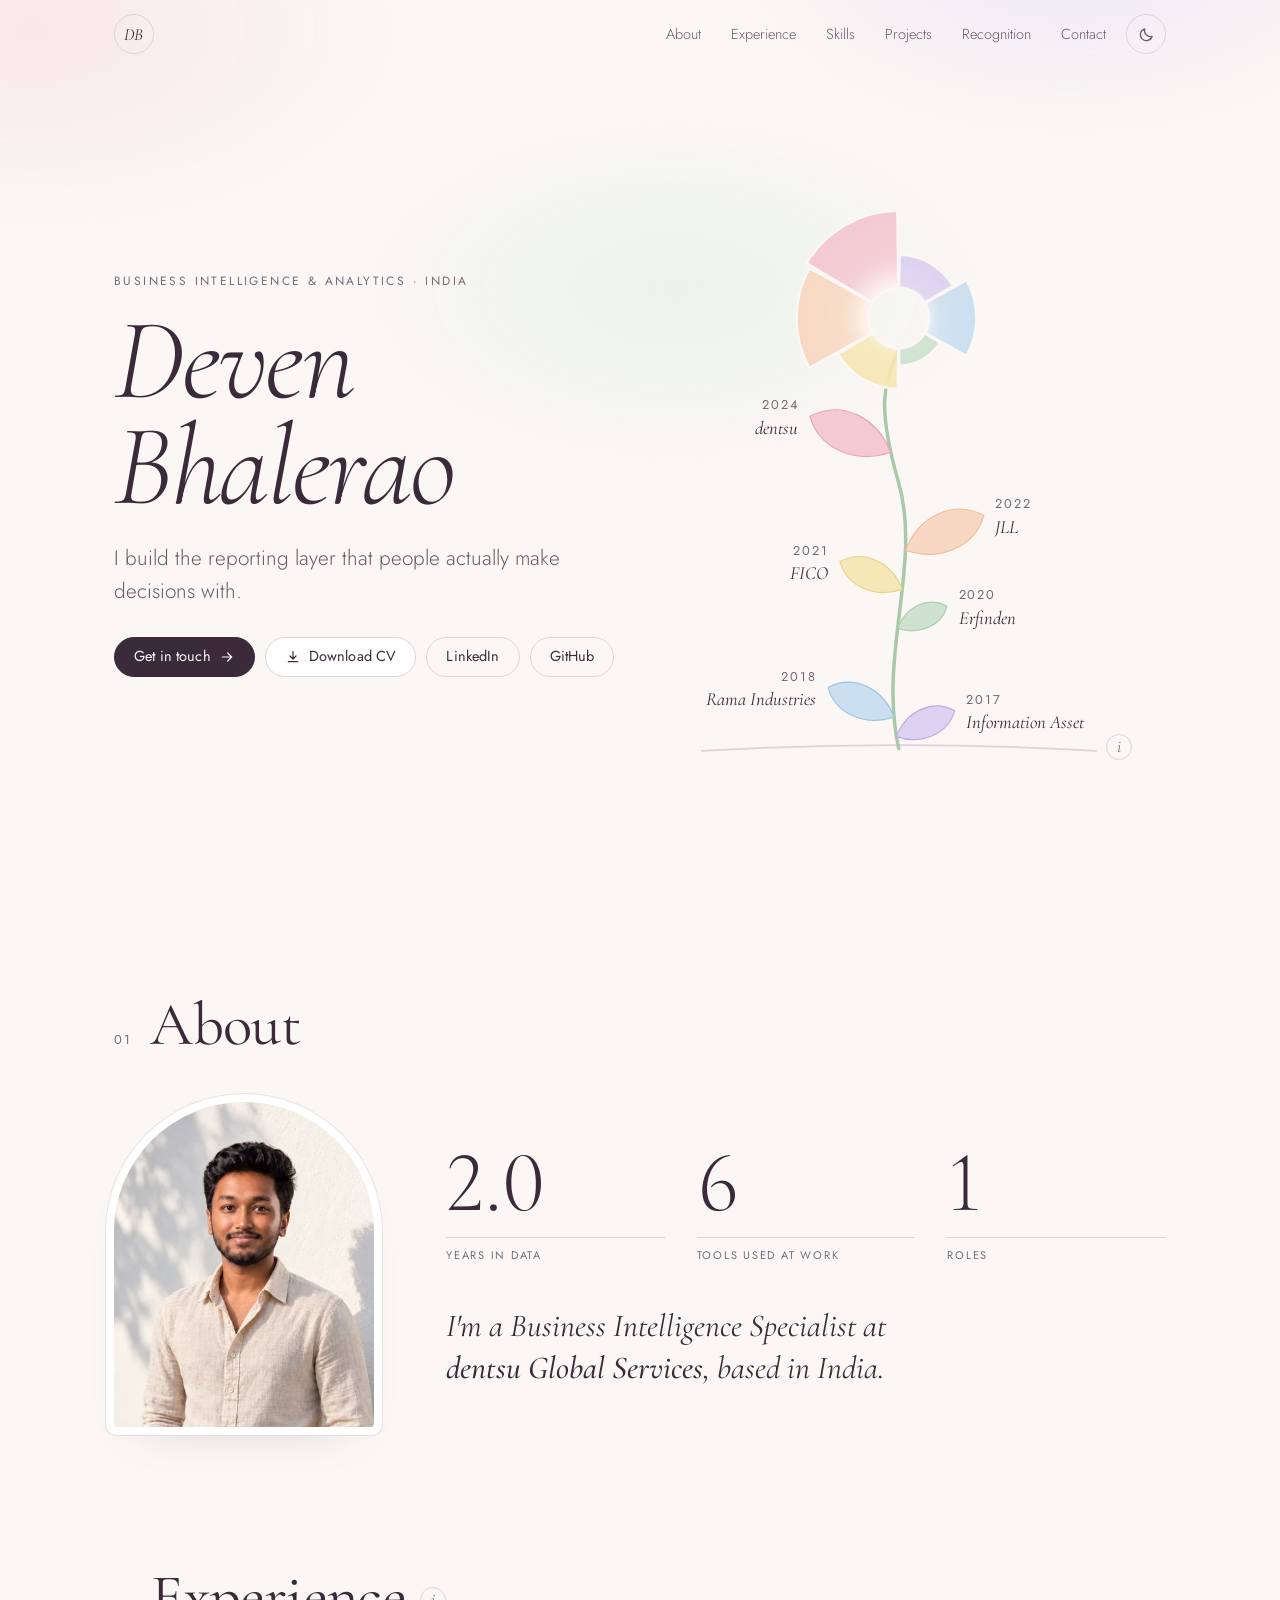
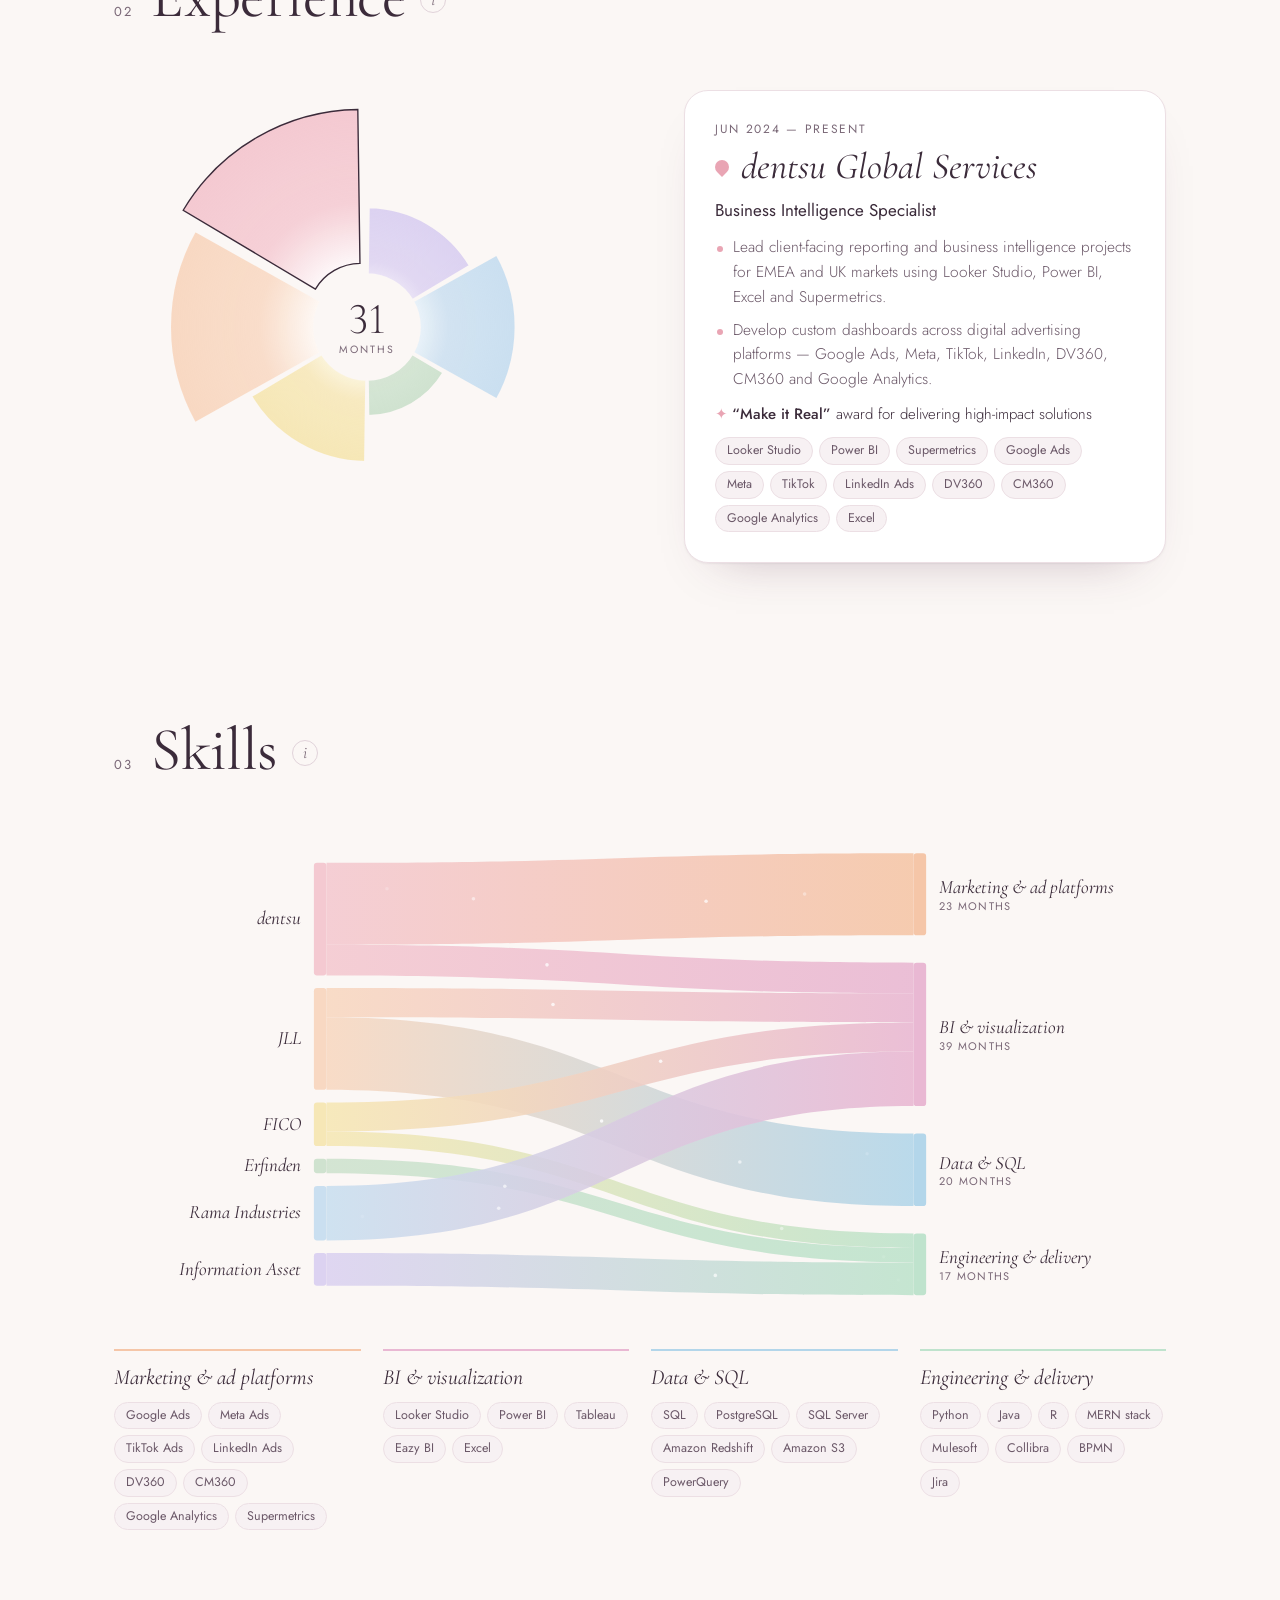
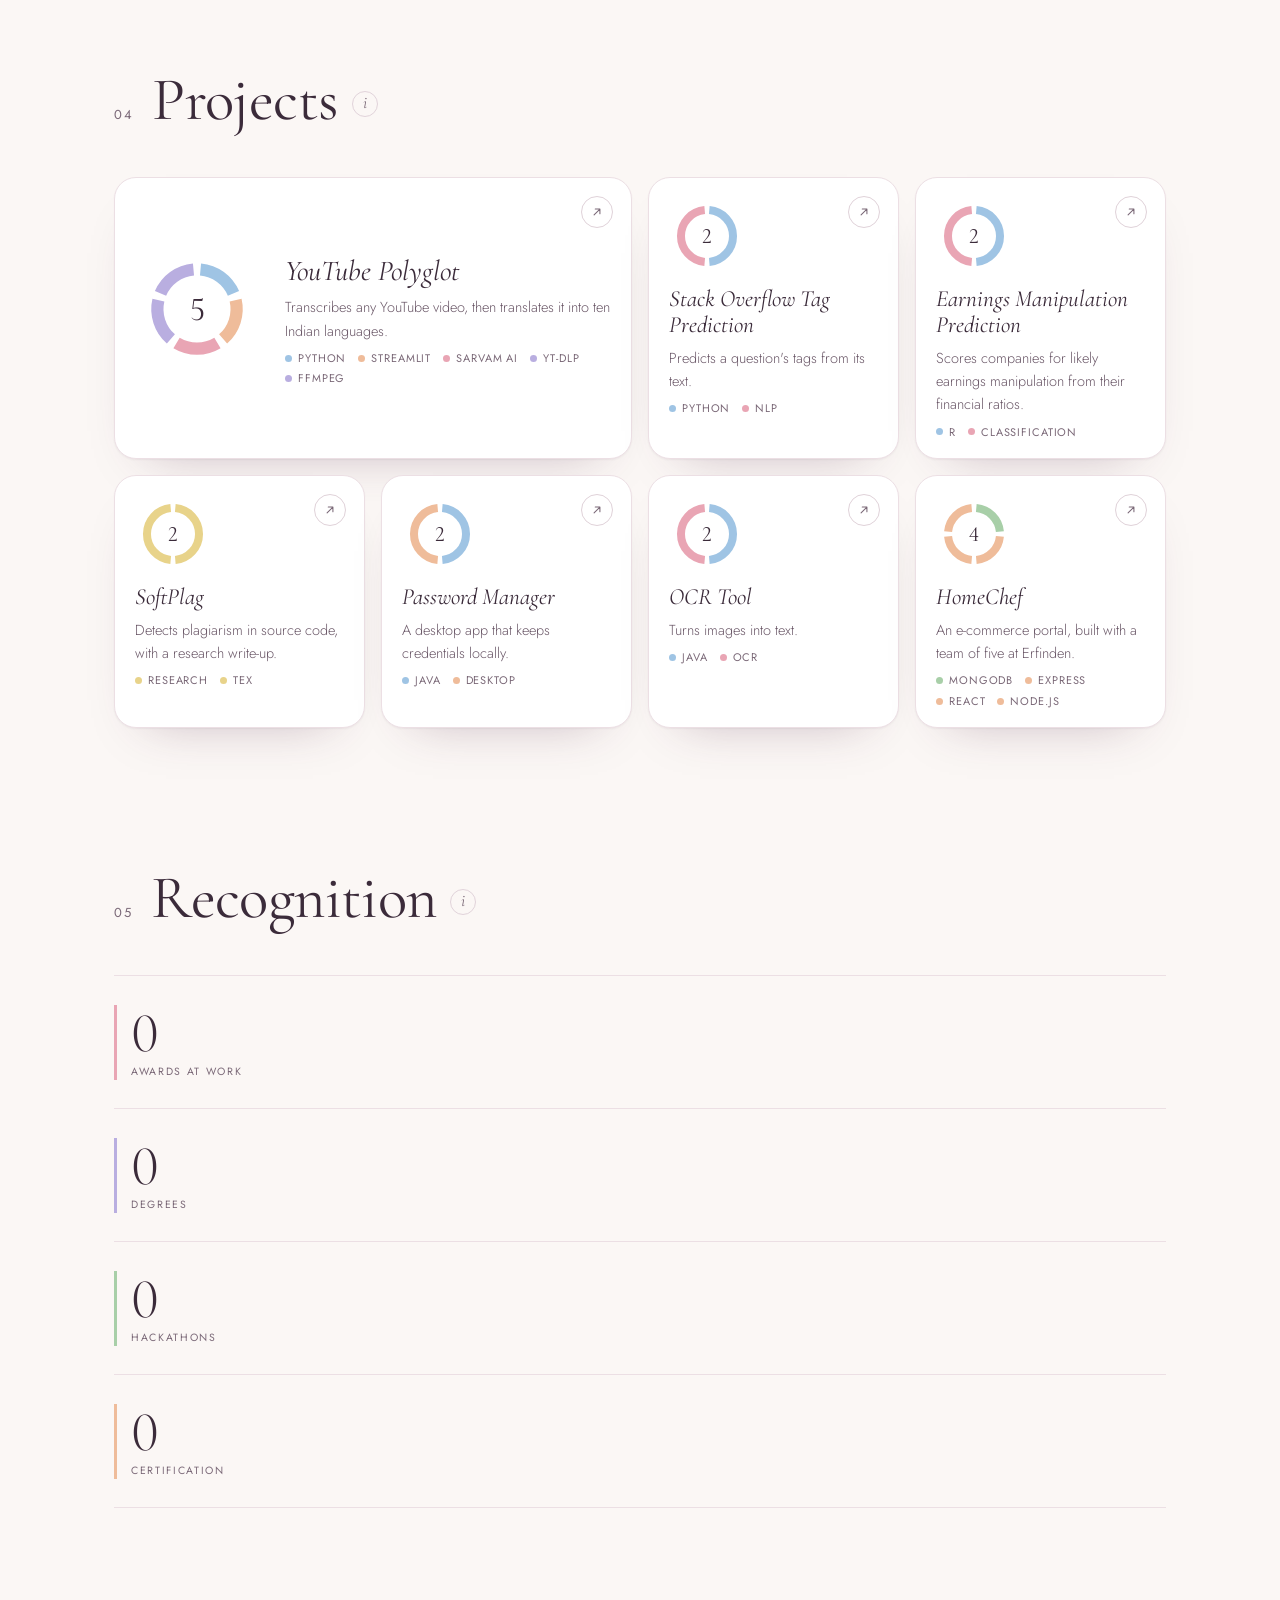
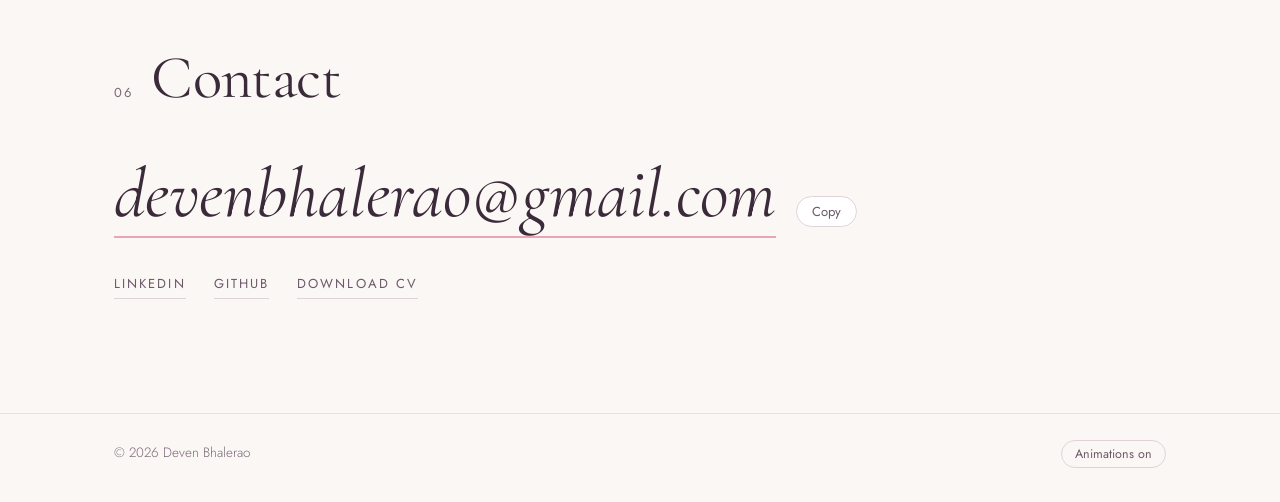
==== commit a022151a: "Add project pages, richer structured data, llms.txt and a new photo Search and AI discoverability: -" ====
--- a/index.html
+++ b/index.html
@@ -24,10 +24,9 @@
 
 <link rel="icon" href="assets/favicon.svg" type="image/svg+xml">
 <link rel="apple-touch-icon" href="assets/favicon.svg">
-<link rel="preconnect" href="https://fonts.googleapis.com">
-<link rel="preconnect" href="https://fonts.gstatic.com" crossorigin>
-<link rel="stylesheet" href="https://fonts.googleapis.com/css2?family=Cormorant+Garamond:ital,wght@0,300;0,400;0,500;1,300;1,400;1,500&family=Jost:wght@300;400;500&display=swap">
-<link rel="stylesheet" href="styles.css?v=2">
+<link rel="preload" href="assets/fonts/cormorant-garamond-italic-latin.woff2" as="font" type="font/woff2" crossorigin>
+<link rel="preload" href="assets/fonts/jost-latin.woff2" as="font" type="font/woff2" crossorigin>
+<link rel="stylesheet" href="styles.css?v=3">
 
 <script>
   // Set the theme and the animation preference before first paint, so nothing flashes.
@@ -50,21 +49,74 @@
 <script type="application/ld+json">
 {
   "@context": "https://schema.org",
-  "@type": "Person",
-  "name": "Deven Bhalerao",
-  "url": "https://devenbhalerao.com",
-  "email": "mailto:devenbhalerao@gmail.com",
-  "jobTitle": "Business Intelligence Specialist",
-  "worksFor": { "@type": "Organization", "name": "dentsu Global Services" },
-  "address": { "@type": "PostalAddress", "addressCountry": "IN" },
-  "alumniOf": [
-    { "@type": "CollegeOrUniversity", "name": "Symbiosis Centre for Information Technology" },
-    { "@type": "CollegeOrUniversity", "name": "Don Bosco Institute of Technology, Mumbai University" }
-  ],
-  "knowsAbout": ["Business Intelligence", "Data Analytics", "Looker Studio", "Power BI", "Tableau", "SQL", "Digital Advertising Analytics"],
-  "sameAs": [
-    "https://www.linkedin.com/in/deven-bhalerao/",
-    "https://github.com/DevenBhalerao"
+  "@graph": [
+    {
+      "@type": "WebSite",
+      "@id": "https://devenbhalerao.com/#website",
+      "url": "https://devenbhalerao.com/",
+      "name": "Deven Bhalerao",
+      "inLanguage": "en",
+      "publisher": { "@id": "https://devenbhalerao.com/#person" }
+    },
+    {
+      "@type": "ProfilePage",
+      "@id": "https://devenbhalerao.com/#profile",
+      "url": "https://devenbhalerao.com/",
+      "name": "Deven Bhalerao — Business Intelligence & Analytics",
+      "isPartOf": { "@id": "https://devenbhalerao.com/#website" },
+      "dateCreated": "2026-07-26",
+      "dateModified": "2026-10-01",
+      "mainEntity": { "@id": "https://devenbhalerao.com/#person" }
+    },
+    {
+      "@type": "Person",
+      "@id": "https://devenbhalerao.com/#person",
+      "name": "Deven Bhalerao",
+      "url": "https://devenbhalerao.com/",
+      "image": "https://devenbhalerao.com/assets/deven-800.jpg",
+      "email": "mailto:devenbhalerao@gmail.com",
+      "description": "Business Intelligence Specialist at dentsu Global Services, based in India. Builds client-facing reporting in Looker Studio and Power BI from digital advertising data, and previously worked in BI at JLL and FICO.",
+      "jobTitle": "Business Intelligence Specialist",
+      "worksFor": { "@type": "Organization", "name": "dentsu Global Services", "url": "https://www.dentsu.com/" },
+      "address": { "@type": "PostalAddress", "addressCountry": "IN" },
+      "alumniOf": [
+        { "@type": "CollegeOrUniversity", "name": "Symbiosis Centre for Information Technology" },
+        { "@type": "CollegeOrUniversity", "name": "Don Bosco Institute of Technology, Mumbai University" },
+        { "@type": "Organization", "name": "Jones Lang LaSalle (JLL)" },
+        { "@type": "Organization", "name": "Fair Isaac Corporation (FICO)" }
+      ],
+      "hasCredential": [
+        { "@type": "EducationalOccupationalCredential", "name": "MBA, Information Technology", "credentialCategory": "degree", "recognizedBy": { "@type": "CollegeOrUniversity", "name": "Symbiosis International University" } },
+        { "@type": "EducationalOccupationalCredential", "name": "BE, Information Technology", "credentialCategory": "degree", "recognizedBy": { "@type": "CollegeOrUniversity", "name": "Mumbai University" } },
+        { "@type": "EducationalOccupationalCredential", "name": "Oracle Certified Java Professional", "credentialCategory": "certification", "recognizedBy": { "@type": "Organization", "name": "Oracle" } }
+      ],
+      "award": [
+        "“Make it Real” award, dentsu Global Services",
+        "Client Service Champion, Jones Lang LaSalle (JLL)",
+        "Spot Award, Fair Isaac Corporation (FICO)",
+        "1st Runner-up, Smart India Hackathon 2017",
+        "Winner, student category, Mumbai Hackathon 2016"
+      ],
+      "knowsAbout": ["Business Intelligence", "Data Analytics", "Data Visualization", "Digital Advertising Analytics", "Looker Studio", "Power BI", "Tableau", "Excel", "SQL", "PostgreSQL", "SQL Server", "Amazon Redshift", "Supermetrics", "Google Ads", "Meta Ads", "DV360", "CM360", "Google Analytics", "Python", "R"],
+      "sameAs": [
+        "https://www.linkedin.com/in/deven-bhalerao/",
+        "https://github.com/DevenBhalerao"
+      ]
+    },
+    {
+      "@type": "ItemList",
+      "@id": "https://devenbhalerao.com/#projects",
+      "name": "Projects by Deven Bhalerao",
+      "itemListElement": [
+        { "@type": "ListItem", "position": 1, "url": "https://devenbhalerao.com/projects/youtube-polyglot/", "name": "YouTube Polyglot" },
+        { "@type": "ListItem", "position": 2, "url": "https://github.com/DevenBhalerao/PredictingTags", "name": "Stack Overflow Tag Prediction" },
+        { "@type": "ListItem", "position": 3, "url": "https://devenbhalerao.com/projects/earnings-manipulation/", "name": "Earnings Manipulation Prediction" },
+        { "@type": "ListItem", "position": 4, "url": "https://github.com/DevenBhalerao/SoftPlag", "name": "SoftPlag" },
+        { "@type": "ListItem", "position": 5, "url": "https://github.com/DevenBhalerao/Password_Manager", "name": "Password Manager" },
+        { "@type": "ListItem", "position": 6, "url": "https://github.com/DevenBhalerao/OCRTool", "name": "OCR Tool" },
+        { "@type": "ListItem", "position": 7, "url": "https://github.com/DevenBhalerao/homechef-heroku", "name": "HomeChef" }
+      ]
+    }
   ]
 }
 </script>
@@ -250,11 +302,11 @@
     <div class="sec-head reveal"><span class="sec-num">04</span><h2 id="proj-h">Projects</h2><button class="info" type="button" aria-label="How to read the rings" aria-describedby="proj-how">i</button></div>
     <div id="proj-how" hidden>One ring per project, with a segment for each technology, coloured by its kind.</div>
     <div class="proj-grid" id="proj-grid" data-anim>
-      <a class="proj feat" href="https://github.com/DevenBhalerao/YoutubeTranscriberWebApp" target="_blank" rel="noopener noreferrer">
+      <a class="proj feat" href="projects/youtube-polyglot/">
         <span class="proj-ring" aria-hidden="true"></span>
         <span class="proj-go" aria-hidden="true"><svg viewBox="0 0 24 24" focusable="false"><path d="M7 17 17 7M9 7h8v8"/></svg></span>
         <h3 class="proj-name">YouTube Polyglot</h3>
-        <p class="proj-desc">Transcribes any YouTube video, then translates it into ten Indian languages and English.</p>
+        <p class="proj-desc">Transcribes any YouTube video, then translates it into ten Indian languages.</p>
         <ul class="proj-tools"><li data-k="code">Python</li><li data-k="app">Streamlit</li><li data-k="ai">Sarvam AI</li><li data-k="media">yt-dlp</li><li data-k="media">FFmpeg</li></ul>
       </a>
       <a class="proj" href="https://github.com/DevenBhalerao/PredictingTags" target="_blank" rel="noopener noreferrer">
@@ -264,7 +316,7 @@
         <p class="proj-desc">Predicts a question's tags from its text.</p>
         <ul class="proj-tools"><li data-k="code">Python</li><li data-k="ai">NLP</li></ul>
       </a>
-      <a class="proj" href="https://github.com/DevenBhalerao/Earning-Manipulation-Prediction" target="_blank" rel="noopener noreferrer">
+      <a class="proj" href="projects/earnings-manipulation/">
         <span class="proj-ring" aria-hidden="true"></span>
         <span class="proj-go" aria-hidden="true"><svg viewBox="0 0 24 24" focusable="false"><path d="M7 17 17 7M9 7h8v8"/></svg></span>
         <h3 class="proj-name">Earnings Manipulation Prediction</h3>
@@ -342,6 +394,6 @@
   </div>
 </footer>
 
-<script src="main.js?v=2" defer></script>
+<script src="main.js?v=3" defer></script>
 </body>
 </html>
--- a/styles.css
+++ b/styles.css
@@ -3,6 +3,12 @@
    Concept: "where data flows, insight blooms."
    Cormorant Garamond for display, Jost for reading, calm pastels, slow motion.
    ========================================================================== */
+
+/* ── Fonts: self-hosted, latin subset, variable weights 300–500 (SIL Open Font License) ── */
+
+@font-face { font-family: 'Cormorant Garamond'; font-style: normal; font-weight: 300 500; font-display: swap; src: url(assets/fonts/cormorant-garamond-latin.woff2) format('woff2'); unicode-range: U+0000-00FF, U+0131, U+0152-0153, U+02BB-02BC, U+02C6, U+02DA, U+02DC, U+0304, U+0308, U+0329, U+2000-206F, U+20AC, U+2122, U+2191, U+2193, U+2212, U+2215, U+FEFF, U+FFFD; }
+@font-face { font-family: 'Cormorant Garamond'; font-style: italic; font-weight: 300 500; font-display: swap; src: url(assets/fonts/cormorant-garamond-italic-latin.woff2) format('woff2'); unicode-range: U+0000-00FF, U+0131, U+0152-0153, U+02BB-02BC, U+02C6, U+02DA, U+02DC, U+0304, U+0308, U+0329, U+2000-206F, U+20AC, U+2122, U+2191, U+2193, U+2212, U+2215, U+FEFF, U+FFFD; }
+@font-face { font-family: 'Jost'; font-style: normal; font-weight: 300 500; font-display: swap; src: url(assets/fonts/jost-latin.woff2) format('woff2'); unicode-range: U+0000-00FF, U+0131, U+0152-0153, U+02BB-02BC, U+02C6, U+02DA, U+02DC, U+0304, U+0308, U+0329, U+2000-206F, U+20AC, U+2122, U+2191, U+2193, U+2212, U+2215, U+FEFF, U+FFFD; }
 
 /* ── Tokens ────────────────────────────────────────────────────────────── */
 
@@ -431,6 +437,37 @@
 .notfound-code { font: 400 12px/1.4 var(--sans); letter-spacing: .2em; text-transform: uppercase; color: var(--ink-3); }
 .notfound h1 { font: 300 italic clamp(3rem, 8vw, 6rem)/.95 var(--display); letter-spacing: -.02em; }
 
+/* ── Project pages (/projects/…) ───────────────────────────────────────── */
+
+.page { max-width: var(--page-max); margin-inline: auto; padding: clamp(28px, 6vw, 72px) var(--gutter) clamp(60px, 9vw, 120px); }
+.page h1 { font: 300 italic clamp(3rem, 7.4vw, 5.8rem)/.95 var(--display); letter-spacing: -.02em; margin-top: 16px; max-width: 14ch; }
+.page .lede { max-width: 46ch; }
+.page .nums { margin-top: clamp(36px, 5vw, 56px); max-width: 820px; }
+.nums.four { grid-template-columns: repeat(4, minmax(0, 1fr)); }
+.page h2 { font: 400 clamp(1.9rem, 3.4vw, 2.6rem)/1.1 var(--display); margin: clamp(48px, 7vw, 80px) 0 16px; }
+.prose { max-width: 64ch; }
+.prose p { color: var(--ink-2); margin-top: 12px; }
+.prose p strong { color: var(--ink); }
+.page .chips { margin-top: 16px; }
+.steps { counter-reset: step; display: grid; grid-template-columns: repeat(4, minmax(0, 1fr)); gap: 14px; margin-top: 8px; }
+.steps li { counter-increment: step; position: relative; padding: 22px 20px 20px; background: var(--panel); border: 1px solid var(--rule); border-radius: 22px; box-shadow: var(--shadow); }
+.steps li::before {
+  content: counter(step); display: grid; place-items: center; width: 34px; height: 34px; margin-bottom: 14px;
+  border-radius: 50%; background: var(--c, var(--blush)); color: #3b2b3a; font: 400 19px/1 var(--display); font-variant-numeric: lining-nums;
+}
+.steps h3 { font: 400 italic 1.4rem/1.15 var(--display); }
+.steps p { margin-top: 6px; font-size: 14.5px; line-height: 1.6; color: var(--ink-2); }
+.facts { display: grid; grid-template-columns: repeat(2, minmax(0, 1fr)); gap: 0 32px; margin-top: 8px; max-width: 820px; }
+.facts div { display: grid; grid-template-columns: 64px minmax(0, 1fr); gap: 12px; padding: 12px 0; border-bottom: 1px solid var(--rule); }
+.facts dt { font: 500 12px/1.6 var(--sans); letter-spacing: .1em; color: var(--accent); }
+.facts dd { margin: 0; font-size: 15px; color: var(--ink-2); }
+.page-actions { display: flex; flex-wrap: wrap; gap: 10px; margin-top: clamp(48px, 7vw, 80px); }
+@media (max-width: 900px) { .steps { grid-template-columns: repeat(2, minmax(0, 1fr)); } }
+@media (max-width: 560px) {
+  .steps, .facts { grid-template-columns: minmax(0, 1fr); }
+  .nums.four { grid-template-columns: repeat(2, minmax(0, 1fr)); row-gap: 26px; }
+}
+
 /* ── Smaller screens ───────────────────────────────────────────────────── */
 
 @media (max-width: 1060px) {
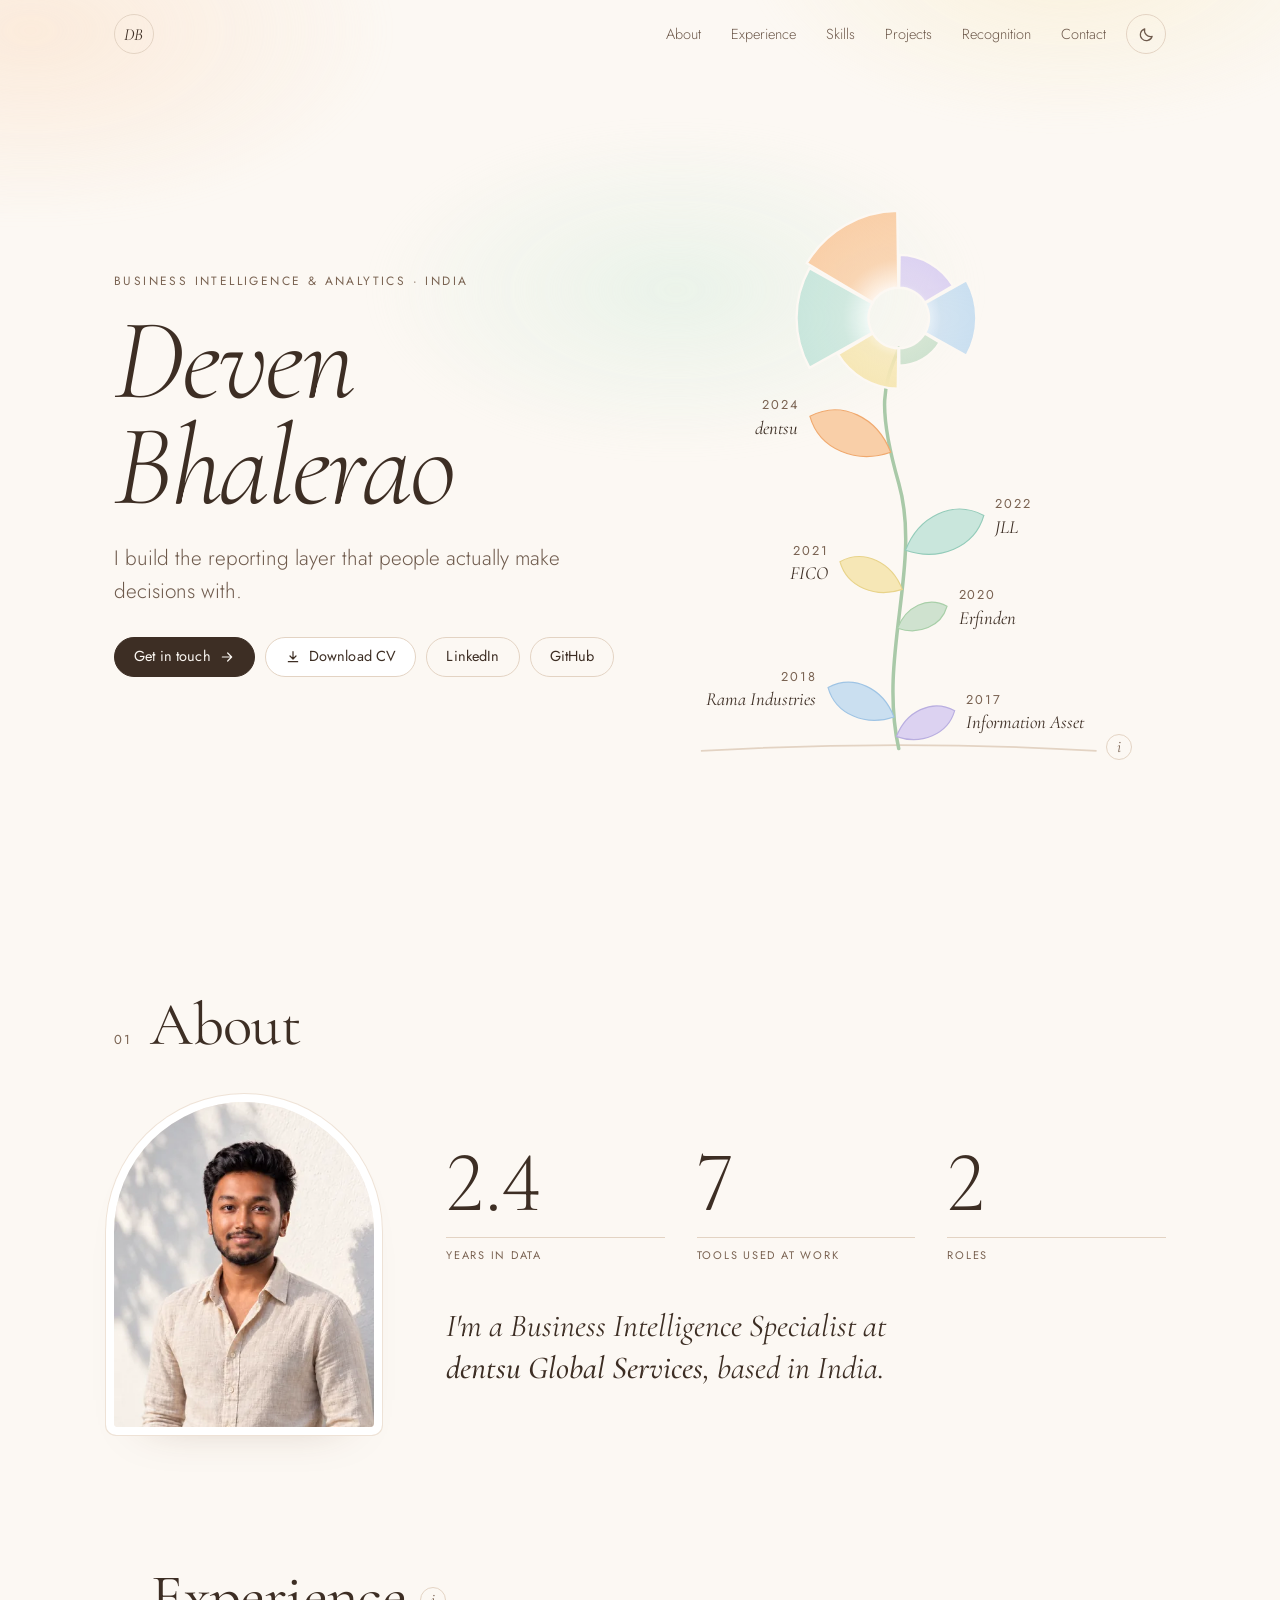
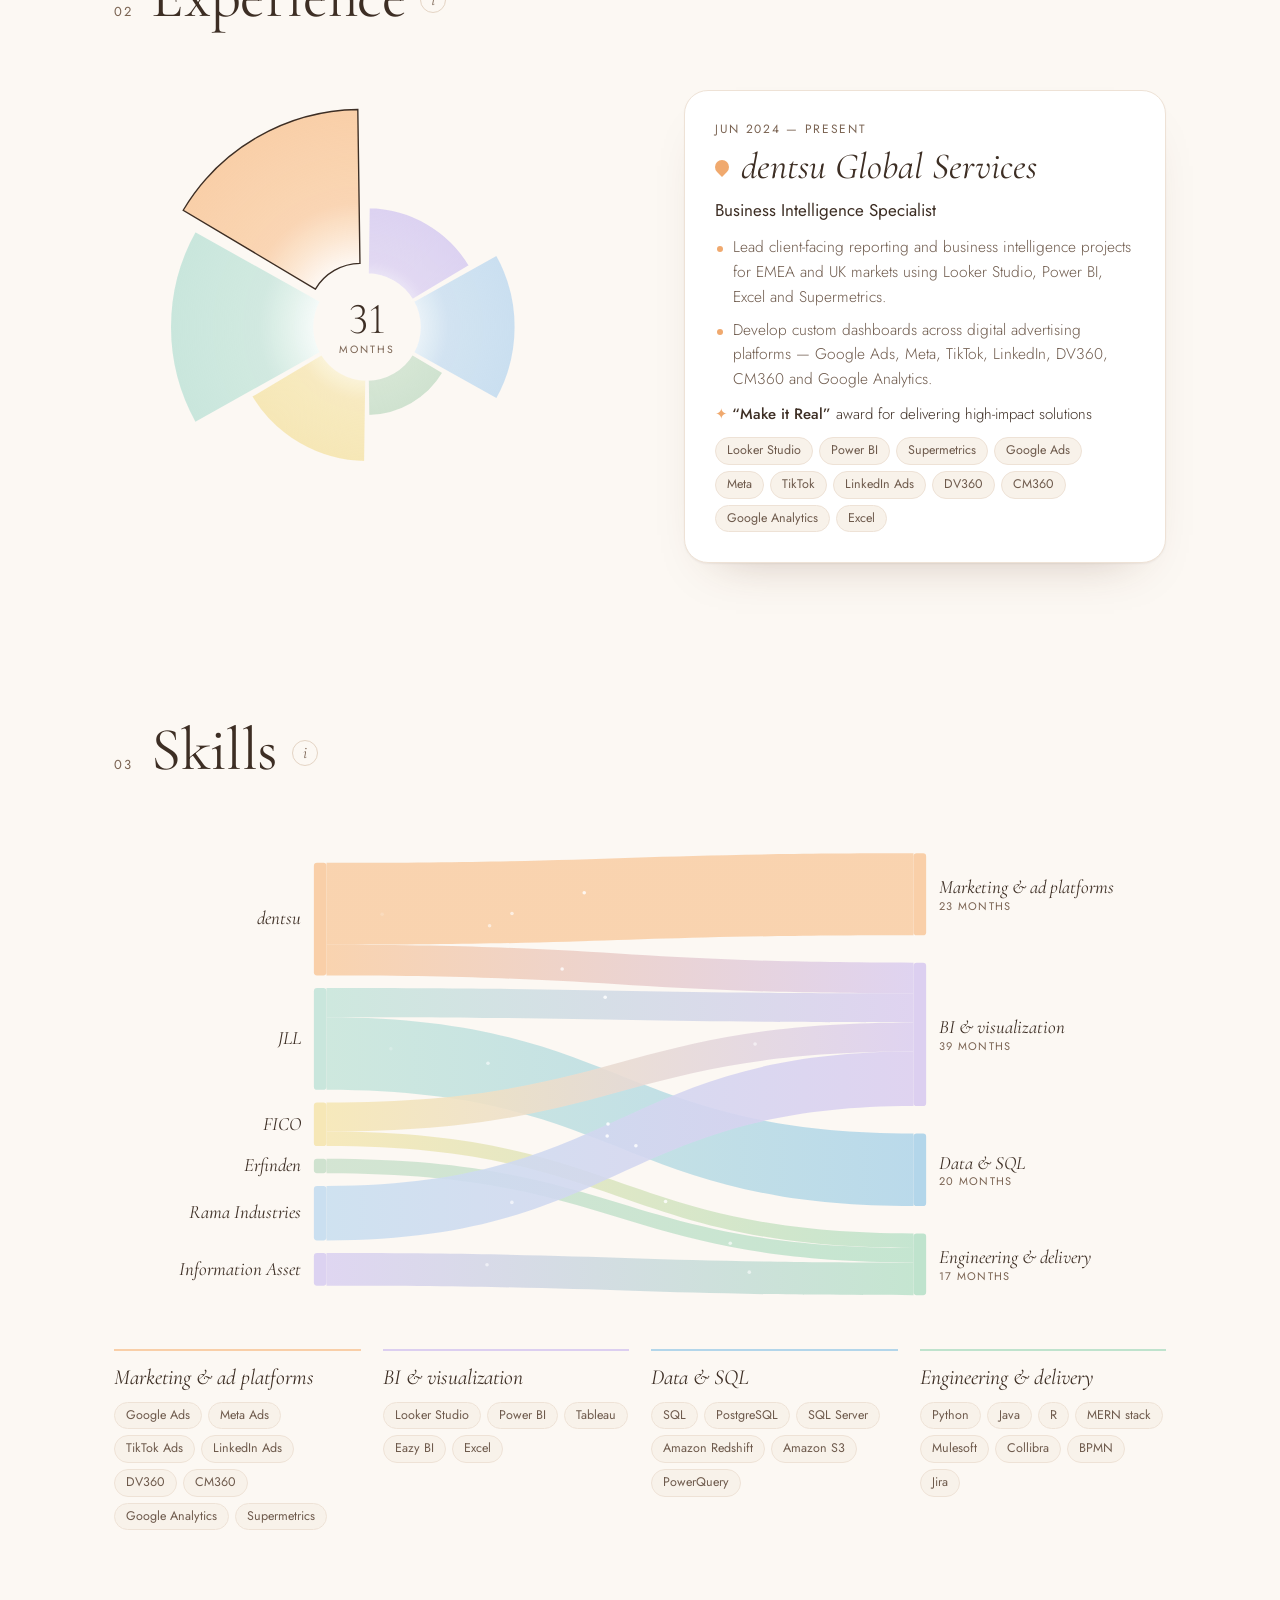
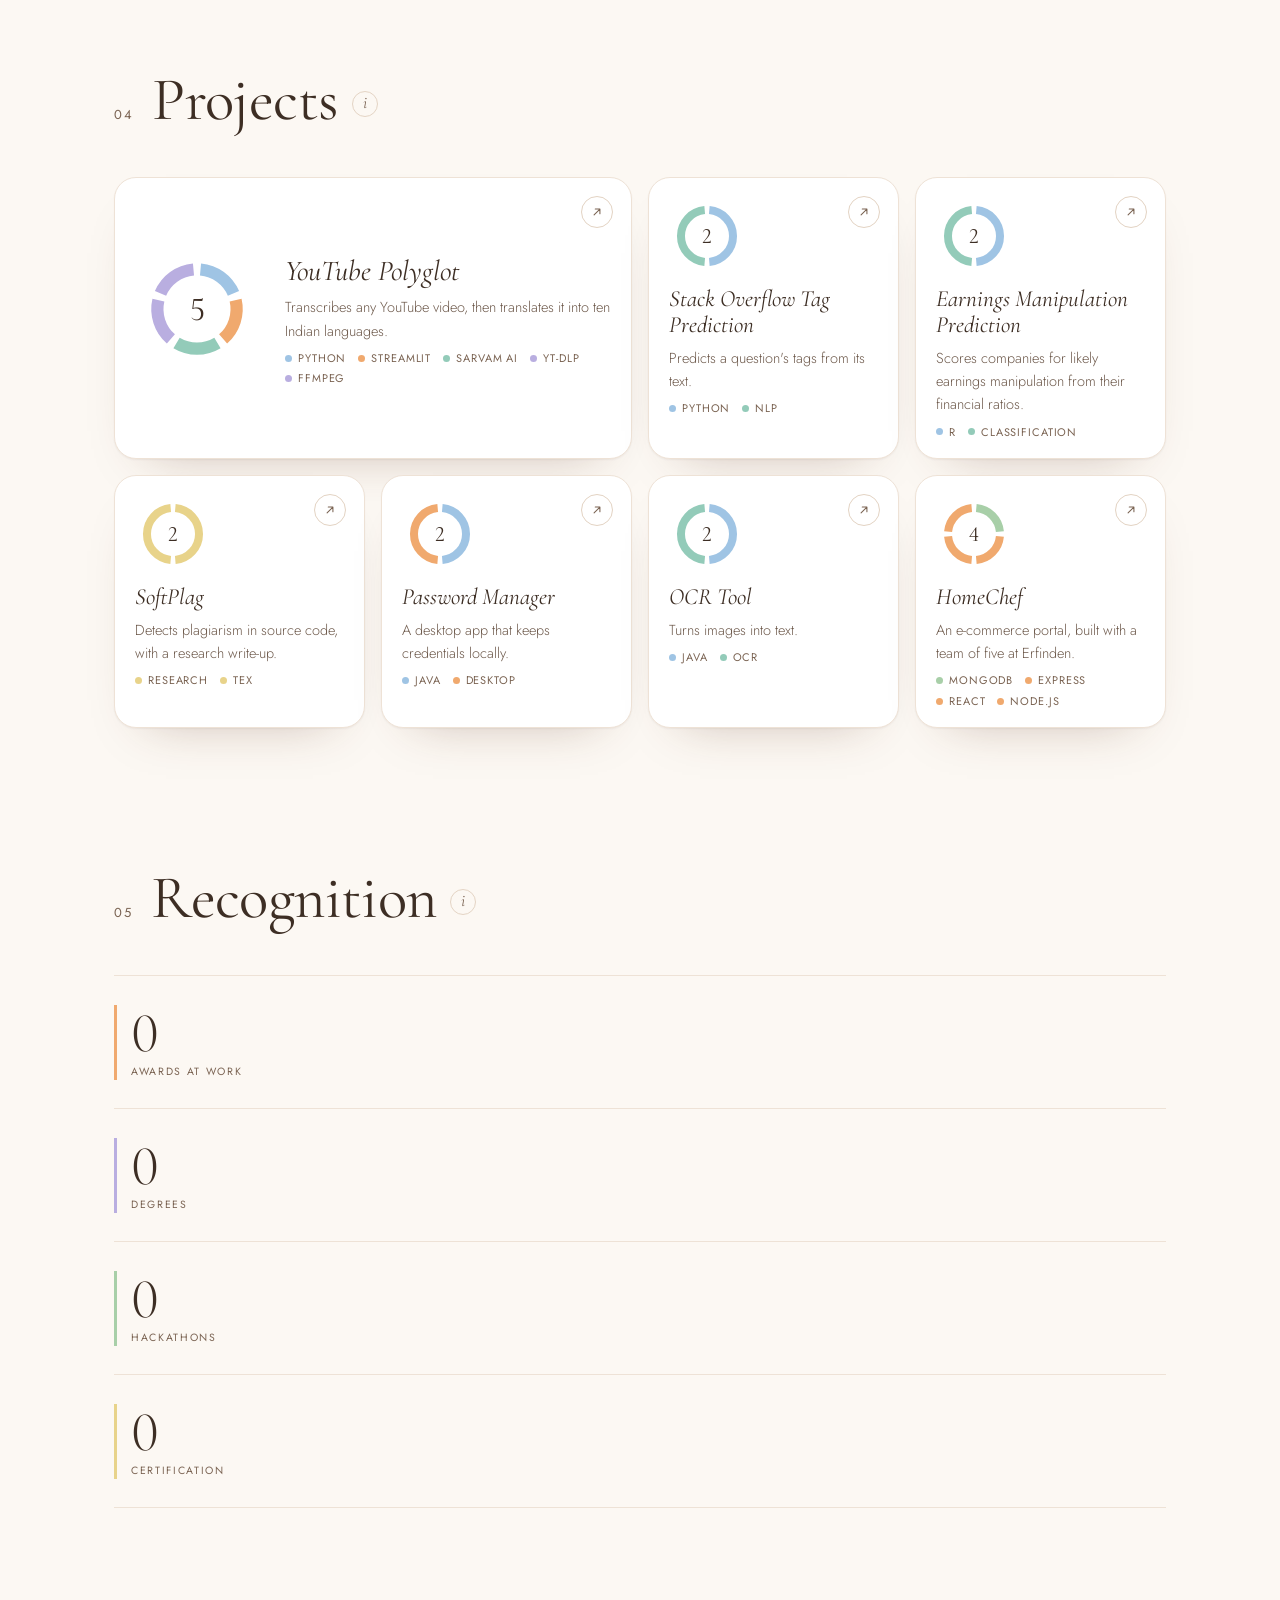
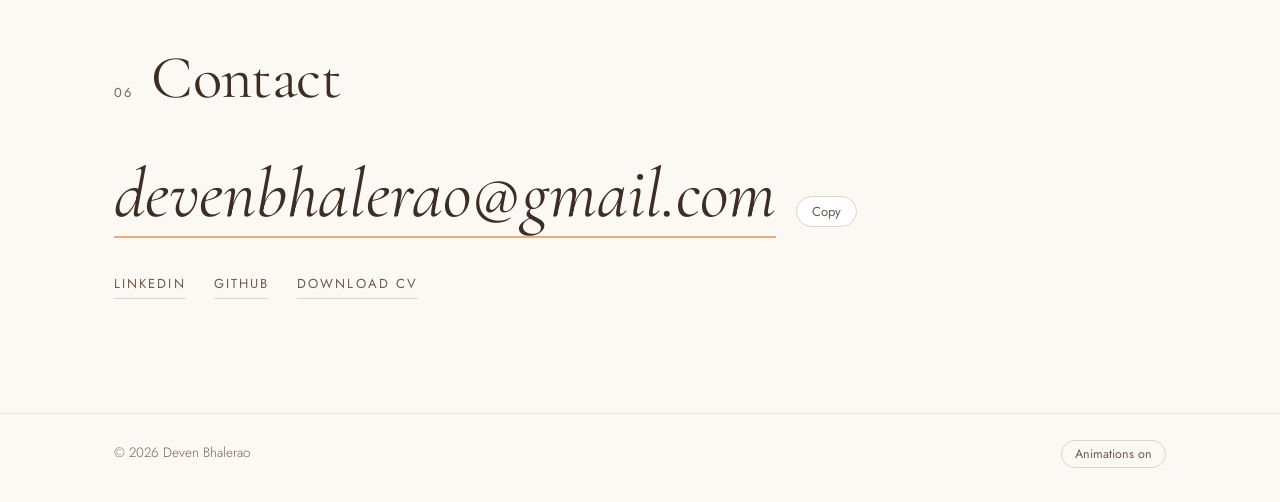
==== commit 15efdddf: "Warm the palette: apricot instead of pink - Accent pastel blush becomes apricot (#f9cfa8 / #f0a96e):" ====
--- a/index.html
+++ b/index.html
@@ -7,8 +7,8 @@
 <meta name="description" content="Deven Bhalerao is a business intelligence specialist at dentsu, building reporting in Looker Studio, Power BI and Tableau. Previously JLL and FICO. Based in India.">
 <meta name="author" content="Deven Bhalerao">
 <link rel="canonical" href="https://devenbhalerao.com/">
-<meta name="theme-color" content="#17141f" media="(prefers-color-scheme: dark)">
-<meta name="theme-color" content="#fbf7f5" media="(prefers-color-scheme: light)">
+<meta name="theme-color" content="#1a1612" media="(prefers-color-scheme: dark)">
+<meta name="theme-color" content="#fcf8f3" media="(prefers-color-scheme: light)">
 
 <meta property="og:type" content="profile">
 <meta property="og:url" content="https://devenbhalerao.com/">
@@ -26,7 +26,7 @@
 <link rel="apple-touch-icon" href="assets/favicon.svg">
 <link rel="preload" href="assets/fonts/cormorant-garamond-italic-latin.woff2" as="font" type="font/woff2" crossorigin>
 <link rel="preload" href="assets/fonts/jost-latin.woff2" as="font" type="font/woff2" crossorigin>
-<link rel="stylesheet" href="styles.css?v=3">
+<link rel="stylesheet" href="styles.css?v=4">
 
 <script>
   // Set the theme and the animation preference before first paint, so nothing flashes.
@@ -394,6 +394,6 @@
   </div>
 </footer>
 
-<script src="main.js?v=3" defer></script>
+<script src="main.js?v=4" defer></script>
 </body>
 </html>
--- a/styles.css
+++ b/styles.css
@@ -21,45 +21,45 @@
   --gutter: clamp(16px, 5vw, 64px);
 
   /* Pastels stay the same in both themes */
-  --blush: #f4c9d1; --peach: #f8d8c2; --butter: #f6e7b6; --sage: #cfe2cf; --sky: #cadff0; --lilac: #dcd2f1;
-  --blush-d: #e9a5b4; --peach-d: #efbc9a; --butter-d: #e8d38a; --sage-d: #a8cfa8; --sky-d: #9fc4e4; --lilac-d: #b9aee0;
+  --apricot: #f9cfa8; --mint: #c9e6dc; --butter: #f6e7b6; --sage: #cfe2cf; --sky: #cadff0; --lilac: #dcd2f1;
+  --apricot-d: #f0a96e; --mint-d: #93cbb9; --butter-d: #e8d38a; --sage-d: #a8cfa8; --sky-d: #9fc4e4; --lilac-d: #b9aee0;
 
   /* Light theme */
   color-scheme: light;
-  --paper: #fbf7f5;
+  --paper: #fcf8f3;
   --panel: #ffffff;
-  --panel-2: #f7f1f3;
-  --ink: #3b2b3a;
-  --ink-2: #6b5868;
-  --ink-3: #7a6877;
-  --rule: #ecdfe4;
-  --rule-2: #e0d2d9;
-  --accent: #a24d6d;
-  --accent-soft: rgba(233, 165, 180, .22);
+  --panel-2: #f8f2ea;
+  --ink: #3d2e24;
+  --ink-2: #6e5a4c;
+  --ink-3: #7a6352;
+  --rule: #eee2d6;
+  --rule-2: #e3d3c3;
+  --accent: #a9531f;
+  --accent-soft: rgba(240, 169, 110, .22);
   --petal-core: #ffffff;
   --stem: #a9c9a8;
   --glow: .55;
-  --shadow: 0 1px 2px rgba(60, 30, 60, .06), 0 24px 50px -34px rgba(80, 40, 70, .35);
+  --shadow: 0 1px 2px rgba(70, 40, 20, .06), 0 24px 50px -34px rgba(90, 50, 25, .35);
 }
 
 @media (prefers-color-scheme: dark) {
   :root:not([data-theme="light"]) {
     color-scheme: dark;
-    --paper: #17141f; --panel: #201c2b; --panel-2: #262033;
-    --ink: #f1e9f1; --ink-2: #c4b6c6; --ink-3: #9d90a2;
-    --rule: #302a3c; --rule-2: #3c3449;
-    --accent: #f0b8c8; --accent-soft: rgba(240, 184, 200, .14);
-    --petal-core: #2a2436; --stem: #86a886; --glow: .16;
+    --paper: #1a1612; --panel: #231e19; --panel-2: #2a241e;
+    --ink: #f3ebe2; --ink-2: #c9baa9; --ink-3: #a39383;
+    --rule: #342c25; --rule-2: #41372e;
+    --accent: #f6bf8f; --accent-soft: rgba(246, 191, 143, .14);
+    --petal-core: #2d261f; --stem: #86a886; --glow: .16;
     --shadow: 0 1px 2px rgba(0, 0, 0, .3), 0 24px 50px -30px rgba(0, 0, 0, .65);
   }
 }
 :root[data-theme="dark"] {
   color-scheme: dark;
-  --paper: #17141f; --panel: #201c2b; --panel-2: #262033;
-  --ink: #f1e9f1; --ink-2: #c4b6c6; --ink-3: #9d90a2;
-  --rule: #302a3c; --rule-2: #3c3449;
-  --accent: #f0b8c8; --accent-soft: rgba(240, 184, 200, .14);
-  --petal-core: #2a2436; --stem: #86a886; --glow: .16;
+  --paper: #1a1612; --panel: #231e19; --panel-2: #2a241e;
+  --ink: #f3ebe2; --ink-2: #c9baa9; --ink-3: #a39383;
+  --rule: #342c25; --rule-2: #41372e;
+  --accent: #f6bf8f; --accent-soft: rgba(246, 191, 143, .14);
+  --petal-core: #2d261f; --stem: #86a886; --glow: .16;
   --shadow: 0 1px 2px rgba(0, 0, 0, .3), 0 24px 50px -30px rgba(0, 0, 0, .65);
 }
 
@@ -86,8 +86,8 @@
   z-index: -1;
   opacity: var(--glow);
   background:
-    radial-gradient(40vw 30vh at 16% 26%, #f7dbe2, transparent 70%),
-    radial-gradient(36vw 28vh at 74% 16%, #e3dcf6, transparent 70%),
+    radial-gradient(40vw 30vh at 16% 26%, #fbe0c8, transparent 70%),
+    radial-gradient(36vw 28vh at 74% 16%, #f8ecc9, transparent 70%),
     radial-gradient(34vw 26vh at 52% 58%, #dcefe2, transparent 70%);
   filter: blur(10px);
 }
@@ -101,7 +101,7 @@
 img, svg { display: block; max-width: 100%; }
 button { font: inherit; color: inherit; }
 :focus-visible { outline: 2px solid var(--accent); outline-offset: 3px; border-radius: 6px; }
-::selection { background: var(--blush); color: #3b2b3a; }
+::selection { background: var(--apricot); color: #3d2e24; }
 .mono { font-family: ui-monospace, 'SF Mono', Menlo, Consolas, monospace; font-size: .9em; }
 .sr-only, .enhanced .roles, .enhanced .honours {
   position: absolute !important; width: 1px; height: 1px; padding: 0; margin: -1px;
@@ -140,11 +140,11 @@
   font: 400 italic 17px/1 var(--display); letter-spacing: .02em; color: var(--ink);
   transition: border-color .4s var(--calm), transform .4s var(--calm);
 }
-.monogram:hover { border-color: var(--blush-d); transform: translateY(-1px); }
+.monogram:hover { border-color: var(--apricot-d); transform: translateY(-1px); }
 .topnav { margin-left: auto; display: flex; gap: clamp(14px, 2.4vw, 30px); font-size: 14.5px; overflow-x: auto; scrollbar-width: none; }
 .topnav::-webkit-scrollbar { display: none; }
 .topnav a { color: var(--ink-2); white-space: nowrap; padding-block: 4px; position: relative; transition: color .3s var(--calm); }
-.topnav a::after { content: ''; position: absolute; left: 0; right: 100%; bottom: 0; height: 1.5px; border-radius: 2px; background: var(--blush-d); transition: right .4s var(--calm); }
+.topnav a::after { content: ''; position: absolute; left: 0; right: 100%; bottom: 0; height: 1.5px; border-radius: 2px; background: var(--apricot-d); transition: right .4s var(--calm); }
 .topnav a:hover, .topnav a.is-active { color: var(--ink); }
 .topnav a:hover::after, .topnav a.is-active::after { right: 0; }
 .theme-toggle {
@@ -152,7 +152,7 @@
   background: transparent; border: 1px solid var(--rule-2); border-radius: 50%;
   color: var(--ink-2); cursor: pointer; transition: border-color .4s var(--calm), color .4s var(--calm);
 }
-.theme-toggle:hover { border-color: var(--blush-d); color: var(--ink); }
+.theme-toggle:hover { border-color: var(--apricot-d); color: var(--ink); }
 .theme-toggle svg { width: 17px; height: 17px; grid-area: 1 / 1; fill: none; stroke: currentColor; stroke-width: 1.7; stroke-linecap: round; stroke-linejoin: round; transition: opacity .4s var(--calm), transform .4s var(--calm); }
 /* The icon shows the theme the button switches to: a moon in light, a sun in dark. */
 .icon-sun { opacity: 0; transform: rotate(-40deg) scale(.6); }
@@ -172,7 +172,7 @@
   transition: border-color .4s var(--calm), transform .4s var(--calm);
 }
 .btn svg { width: 16px; height: 16px; fill: none; stroke: currentColor; stroke-width: 1.8; stroke-linecap: round; stroke-linejoin: round; }
-.btn:hover { border-color: var(--blush-d); transform: translateY(-1px); }
+.btn:hover { border-color: var(--apricot-d); transform: translateY(-1px); }
 .btn-primary { background: var(--ink); color: var(--paper); border-color: var(--ink); }
 .btn-primary:hover { border-color: var(--ink); }
 .btn-ghost { background: transparent; }
@@ -196,7 +196,7 @@
 }
 .js .info { display: inline-grid; }
 .info::before { content: ''; position: absolute; inset: -9px; border-radius: 50%; }
-.info:hover, .info.tip-on { border-color: var(--blush-d); color: var(--ink); }
+.info:hover, .info.tip-on { border-color: var(--apricot-d); color: var(--ink); }
 .chips { display: flex; flex-wrap: wrap; gap: 6px; }
 .chips li { padding: 5px 11px; border: 1px solid var(--rule); border-radius: 999px; background: var(--panel-2); font: 400 12.5px/1.25 var(--sans); color: var(--ink-2); }
 
@@ -281,9 +281,9 @@
 .ec-role { font-weight: 400; }
 .ec-pts { display: grid; gap: 8px; color: var(--ink-2); font-size: 15.5px; line-height: 1.6; }
 .ec-pts li { position: relative; padding-left: 18px; }
-.ec-pts li::before { content: ''; position: absolute; left: 2px; top: .72em; width: 6px; height: 6px; border-radius: 50%; background: var(--blush-d); }
+.ec-pts li::before { content: ''; position: absolute; left: 2px; top: .72em; width: 6px; height: 6px; border-radius: 50%; background: var(--apricot-d); }
 .ec-award { font-size: 15px; }
-.ec-award span { color: var(--blush-d); margin-right: 4px; }
+.ec-award span { color: var(--apricot-d); margin-right: 4px; }
 /* The roles list is the source for the chart. With JavaScript it's kept for screen readers only. */
 .roles { display: grid; gap: 30px; margin-top: 12px; }
 .roles > li { display: grid; gap: 8px; padding-left: 18px; border-left: 2px solid var(--rule-2); }
@@ -347,7 +347,7 @@
   background: var(--panel); border: 1px solid var(--rule); border-radius: 22px; box-shadow: var(--shadow);
   transition: transform .6s var(--calm), border-color .6s var(--calm);
 }
-a.proj:hover { transform: translateY(-3px); border-color: var(--blush-d); }
+a.proj:hover { transform: translateY(-3px); border-color: var(--apricot-d); }
 .proj-ring { display: block; width: 76px; height: 76px; }
 .proj-ring:empty { display: none; }
 .proj-ring svg { width: 100%; height: 100%; overflow: visible; }
@@ -362,7 +362,7 @@
   transition: border-color .5s var(--calm), color .5s var(--calm);
 }
 .proj-go svg { width: 14px; height: 14px; fill: none; stroke: currentColor; stroke-width: 1.8; stroke-linecap: round; stroke-linejoin: round; transition: transform .5s var(--calm); }
-a.proj:hover .proj-go, a.proj:focus-visible .proj-go { border-color: var(--blush-d); color: var(--ink); }
+a.proj:hover .proj-go, a.proj:focus-visible .proj-go { border-color: var(--apricot-d); color: var(--ink); }
 a.proj:hover .proj-go svg, a.proj:focus-visible .proj-go svg { transform: translate(1.5px, -1.5px); }
 .proj-name { font: 400 italic 1.45rem/1.12 var(--display); margin-top: 4px; }
 .proj-desc { font-size: 14.5px; line-height: 1.6; color: var(--ink-2); }
@@ -399,8 +399,8 @@
 .motion-on .run .seal.rev .sl-ring { animation-direction: reverse; }
 .seal:hover .sl-ring, .seal:focus-visible .sl-ring, .seal.tip-on .sl-ring, .rr.hl .sl-ring { animation-play-state: paused; }
 @keyframes spin { to { transform: rotate(360deg); } }
-.sl-tx { font: 500 8.5px var(--sans); letter-spacing: .1em; fill: #3b2b3a; opacity: .85; }
-.sl-c { font: 400 18px var(--display); fill: #3b2b3a; }
+.sl-tx { font: 500 8.5px var(--sans); letter-spacing: .1em; fill: #3d2e24; opacity: .85; }
+.sl-c { font: 400 18px var(--display); fill: #3d2e24; }
 /* The list the seals are built from; readable on its own without JavaScript */
 .honours { display: grid; gap: 14px; margin-top: 8px; }
 .honours li { display: grid; gap: 2px; padding-left: 16px; border-left: 2px solid var(--rule-2); }
@@ -413,15 +413,15 @@
 .contact-mail { display: flex; flex-wrap: wrap; align-items: baseline; gap: 12px 20px; }
 .mail {
   font: 400 italic clamp(2rem, 6vw, 4.4rem)/1.1 var(--display); color: var(--ink); overflow-wrap: anywhere;
-  padding-bottom: 6px; background: linear-gradient(var(--blush-d), var(--blush-d)) no-repeat 0 100% / 100% 2px;
+  padding-bottom: 6px; background: linear-gradient(var(--apricot-d), var(--apricot-d)) no-repeat 0 100% / 100% 2px;
   transition: background-size 1.6s var(--calm) .3s;
 }
 .motion-on .contact-mail:not(.is-in) .mail { background-size: 0% 2px; }
 .copy { padding: 8px 15px; border: 1px solid var(--rule-2); border-radius: 999px; background: var(--panel); color: var(--ink-2); font: 400 13px/1 var(--sans); cursor: pointer; transition: border-color .4s var(--calm), color .4s var(--calm); }
-.copy:hover { border-color: var(--blush-d); color: var(--ink); }
+.copy:hover { border-color: var(--apricot-d); color: var(--ink); }
 .contact-links { display: flex; flex-wrap: wrap; gap: 10px 28px; margin-top: 30px; }
 .contact-links a { font: 400 13px/1 var(--sans); letter-spacing: .16em; text-transform: uppercase; color: var(--ink-2); padding-bottom: 5px; border-bottom: 1px solid var(--rule-2); transition: color .3s var(--calm), border-color .3s var(--calm); }
-.contact-links a:hover { color: var(--ink); border-color: var(--blush-d); }
+.contact-links a:hover { color: var(--ink); border-color: var(--apricot-d); }
 
 /* ── Footer ────────────────────────────────────────────────────────────── */
 
@@ -429,7 +429,7 @@
 .footer-inner { max-width: var(--page-max); margin-inline: auto; padding: 26px var(--gutter) 34px; display: flex; flex-wrap: wrap; gap: 8px 24px; align-items: center; font-size: 13.5px; color: var(--ink-3); }
 .footer-copy { margin-right: auto; }
 .motion-toggle { padding: 7px 13px; border: 1px solid var(--rule-2); border-radius: 999px; background: transparent; color: var(--ink-2); font: 400 12.5px/1 var(--sans); cursor: pointer; }
-.motion-toggle:hover { border-color: var(--blush-d); color: var(--ink); }
+.motion-toggle:hover { border-color: var(--apricot-d); color: var(--ink); }
 
 /* ── 404 page ──────────────────────────────────────────────────────────── */
 
@@ -453,7 +453,7 @@
 .steps li { counter-increment: step; position: relative; padding: 22px 20px 20px; background: var(--panel); border: 1px solid var(--rule); border-radius: 22px; box-shadow: var(--shadow); }
 .steps li::before {
   content: counter(step); display: grid; place-items: center; width: 34px; height: 34px; margin-bottom: 14px;
-  border-radius: 50%; background: var(--c, var(--blush)); color: #3b2b3a; font: 400 19px/1 var(--display); font-variant-numeric: lining-nums;
+  border-radius: 50%; background: var(--c, var(--apricot)); color: #3d2e24; font: 400 19px/1 var(--display); font-variant-numeric: lining-nums;
 }
 .steps h3 { font: 400 italic 1.4rem/1.15 var(--display); }
 .steps p { margin-top: 6px; font-size: 14.5px; line-height: 1.6; color: var(--ink-2); }
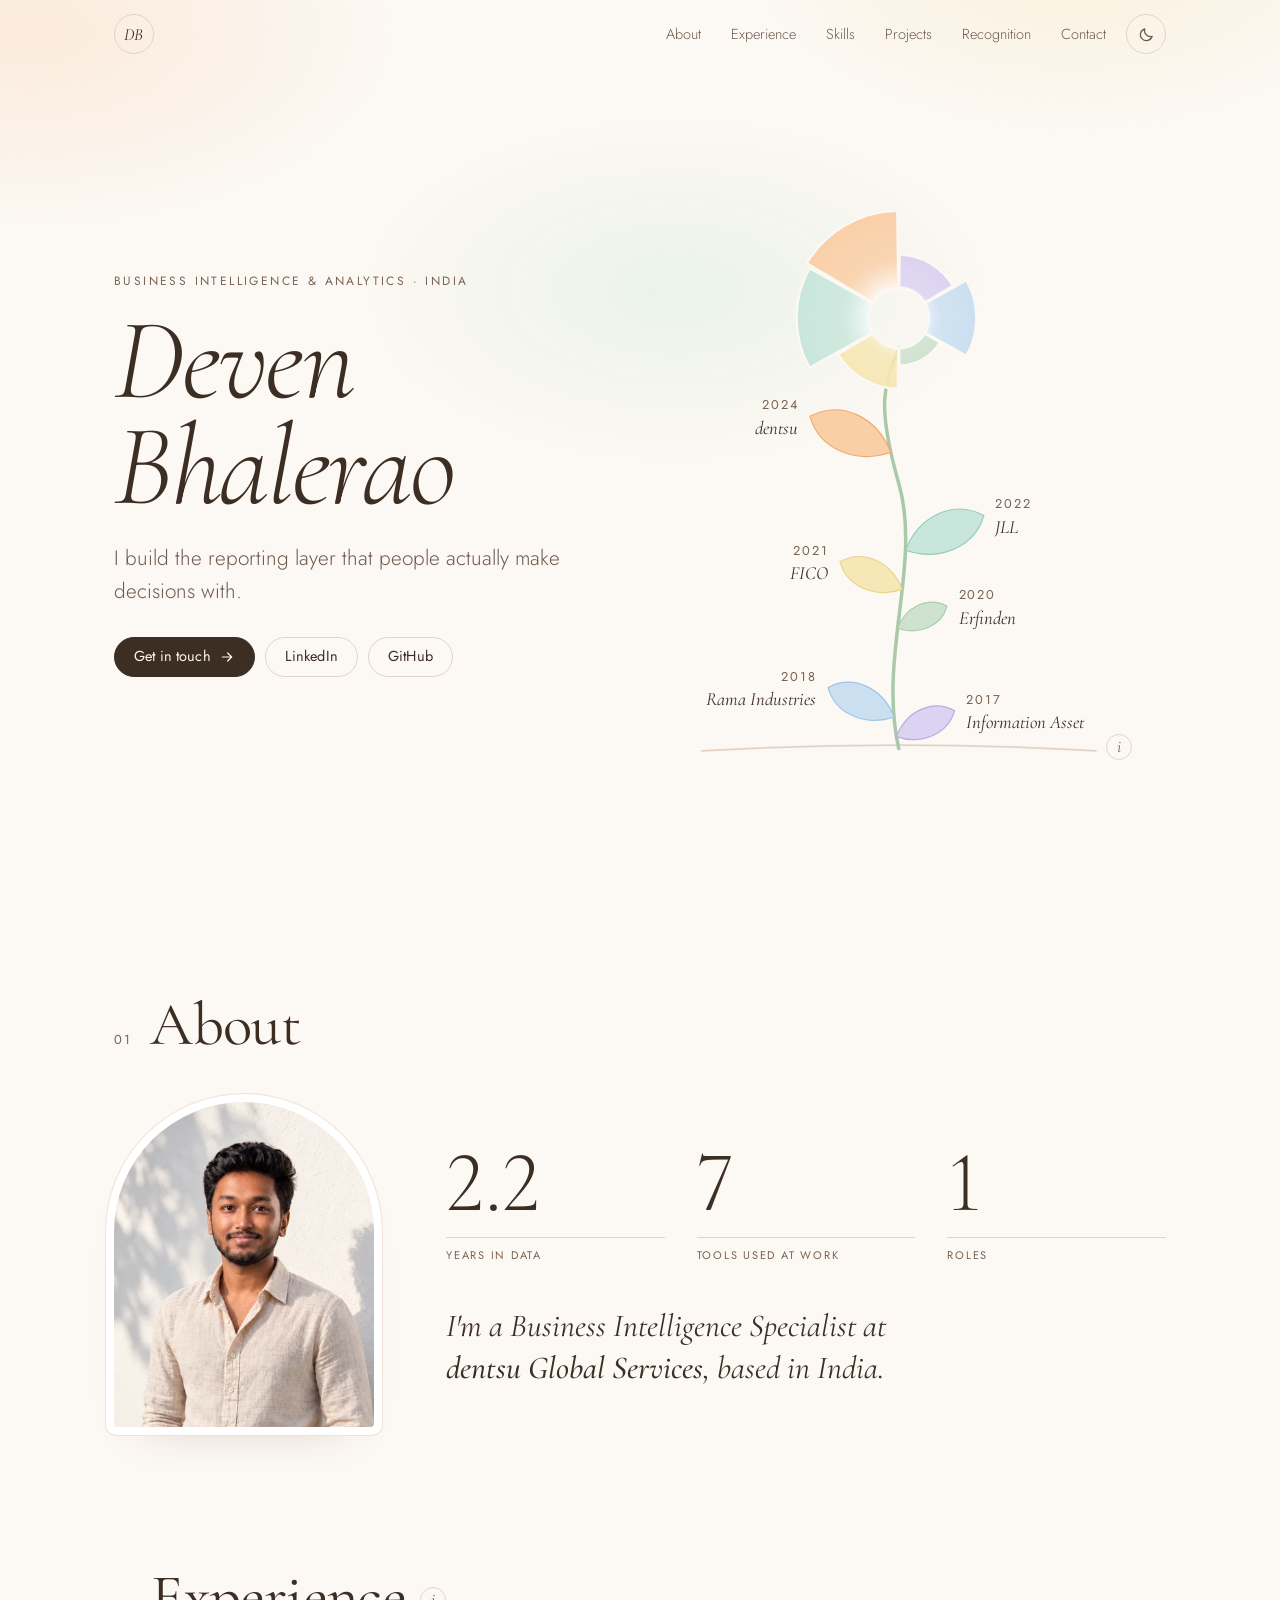
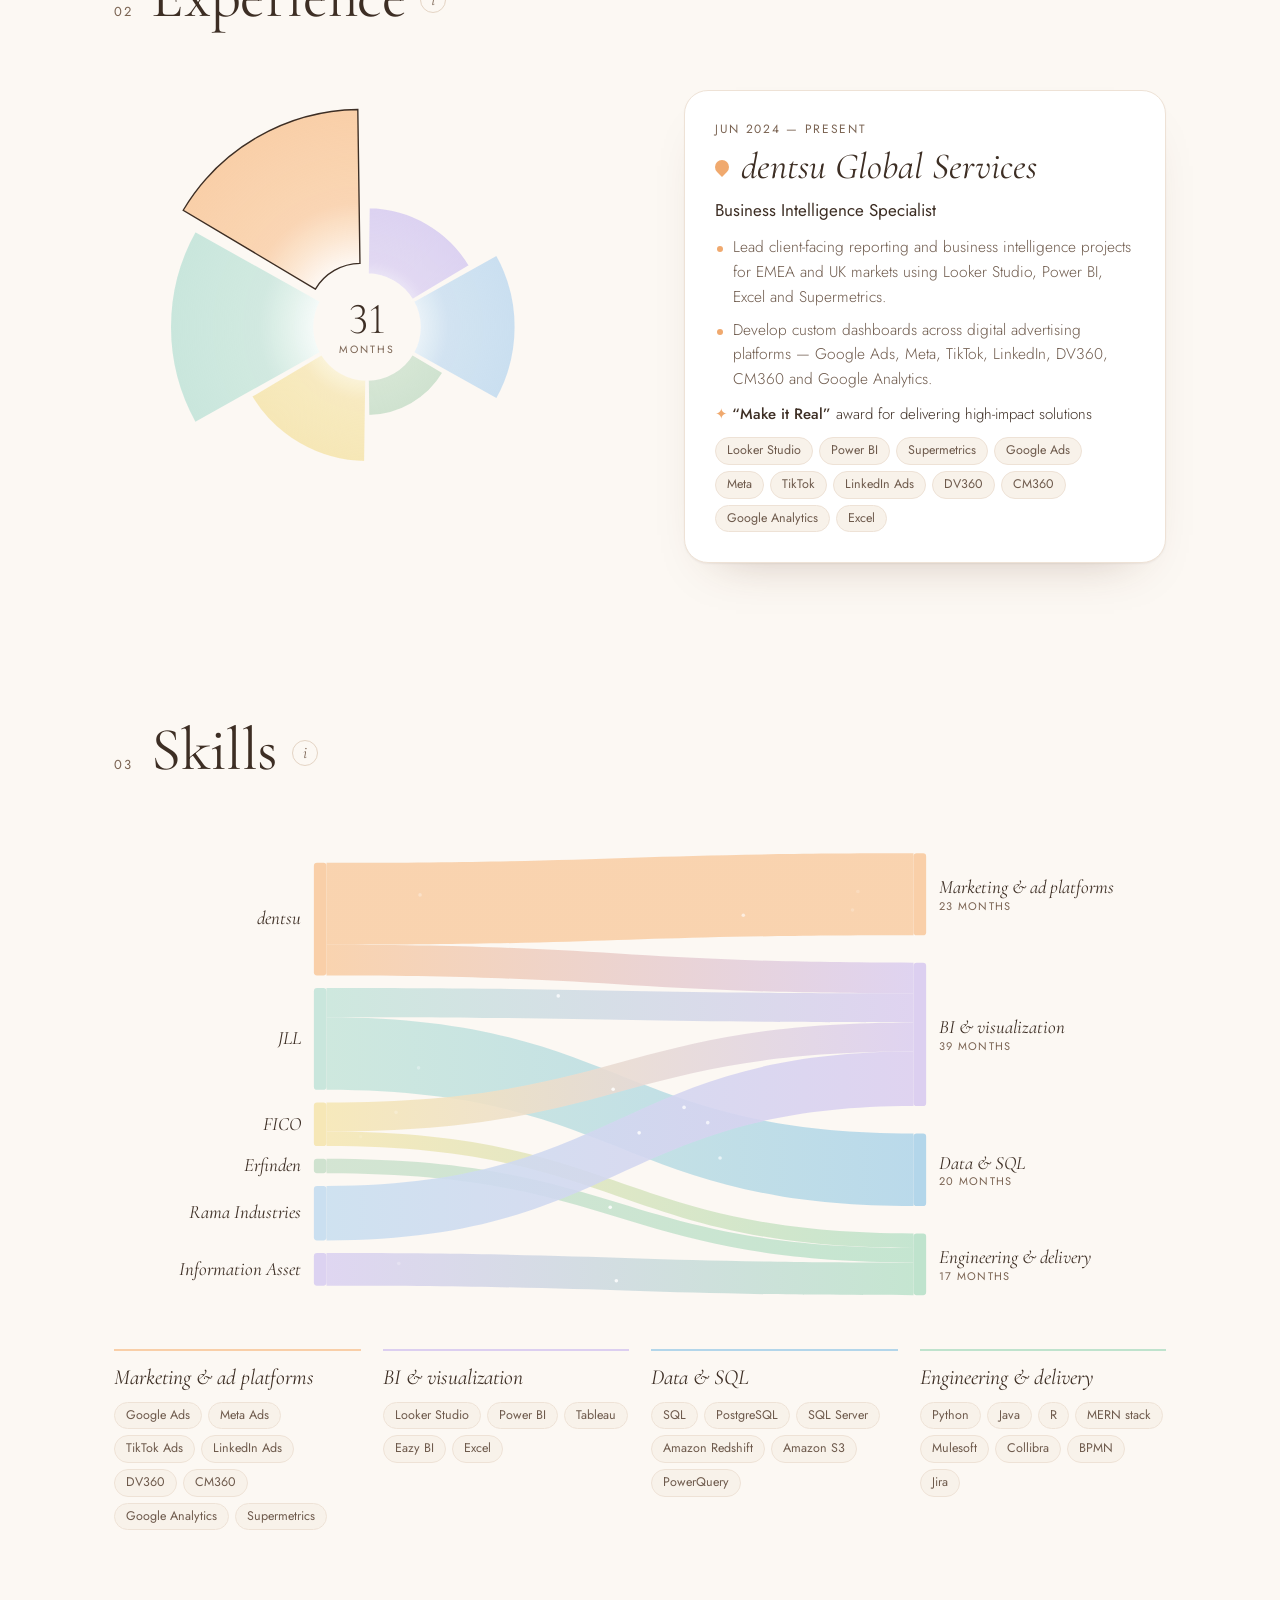
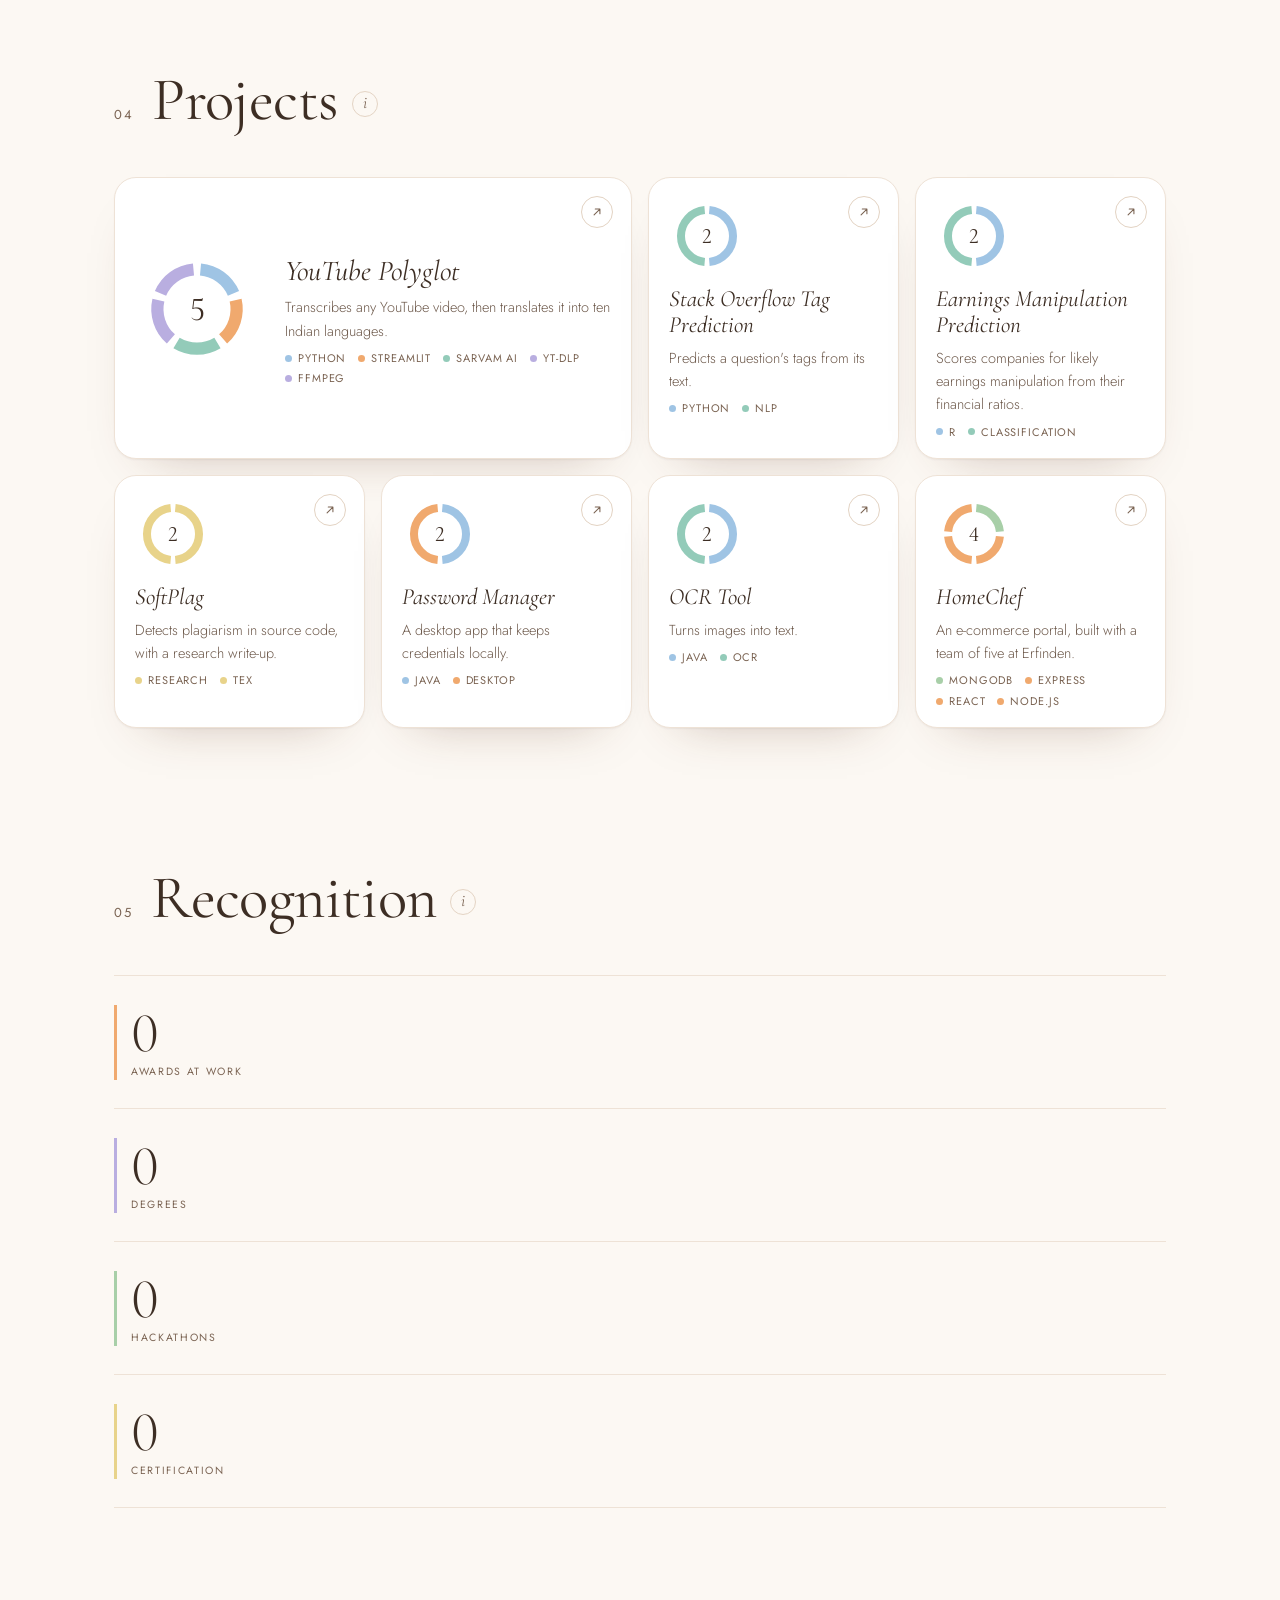
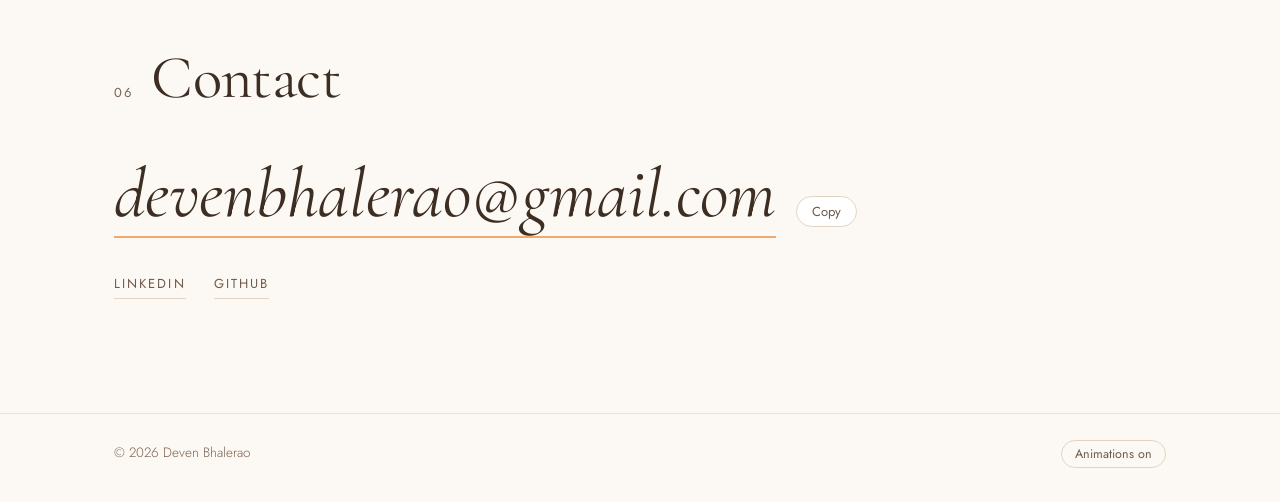
==== commit 68092ba6: "Remove the CV download and add an IndexNow key - Delete assets/Deven-Bhalerao-CV.pdf and the two "Do" ====
--- a/index.html
+++ b/index.html
@@ -65,7 +65,7 @@
       "name": "Deven Bhalerao — Business Intelligence & Analytics",
       "isPartOf": { "@id": "https://devenbhalerao.com/#website" },
       "dateCreated": "2026-07-26",
-      "dateModified": "2026-10-01",
+      "dateModified": "2026-10-18",
       "mainEntity": { "@id": "https://devenbhalerao.com/#person" }
     },
     {
@@ -157,10 +157,6 @@
             Get in touch
             <svg viewBox="0 0 24 24" aria-hidden="true" focusable="false"><path d="M5 12h13M13 6l6 6-6 6"/></svg>
           </a>
-          <a class="btn" href="assets/Deven-Bhalerao-CV.pdf" download>
-            <svg viewBox="0 0 24 24" aria-hidden="true" focusable="false"><path d="M12 4v11M7.5 10.5 12 15l4.5-4.5M5 19h14"/></svg>
-            Download CV
-          </a>
           <a class="btn btn-ghost" href="https://www.linkedin.com/in/deven-bhalerao/" target="_blank" rel="noopener noreferrer">LinkedIn</a>
           <a class="btn btn-ghost" href="https://github.com/DevenBhalerao" target="_blank" rel="noopener noreferrer">GitHub</a>
         </div>
@@ -380,9 +376,7 @@
     <p class="sr-only" id="copy-msg" aria-live="polite"></p>
     <ul class="contact-links reveal">
       <li><a href="https://www.linkedin.com/in/deven-bhalerao/" target="_blank" rel="noopener noreferrer">LinkedIn</a></li>
-      <li><a href="https://github.com/DevenBhalerao" target="_blank" rel="noopener noreferrer">GitHub</a></li>
-      <li><a href="assets/Deven-Bhalerao-CV.pdf" download>Download CV</a></li>
-    </ul>
+      <li><a href="https://github.com/DevenBhalerao" target="_blank" rel="noopener noreferrer">GitHub</a></li>    </ul>
   </section>
 
 </main>
